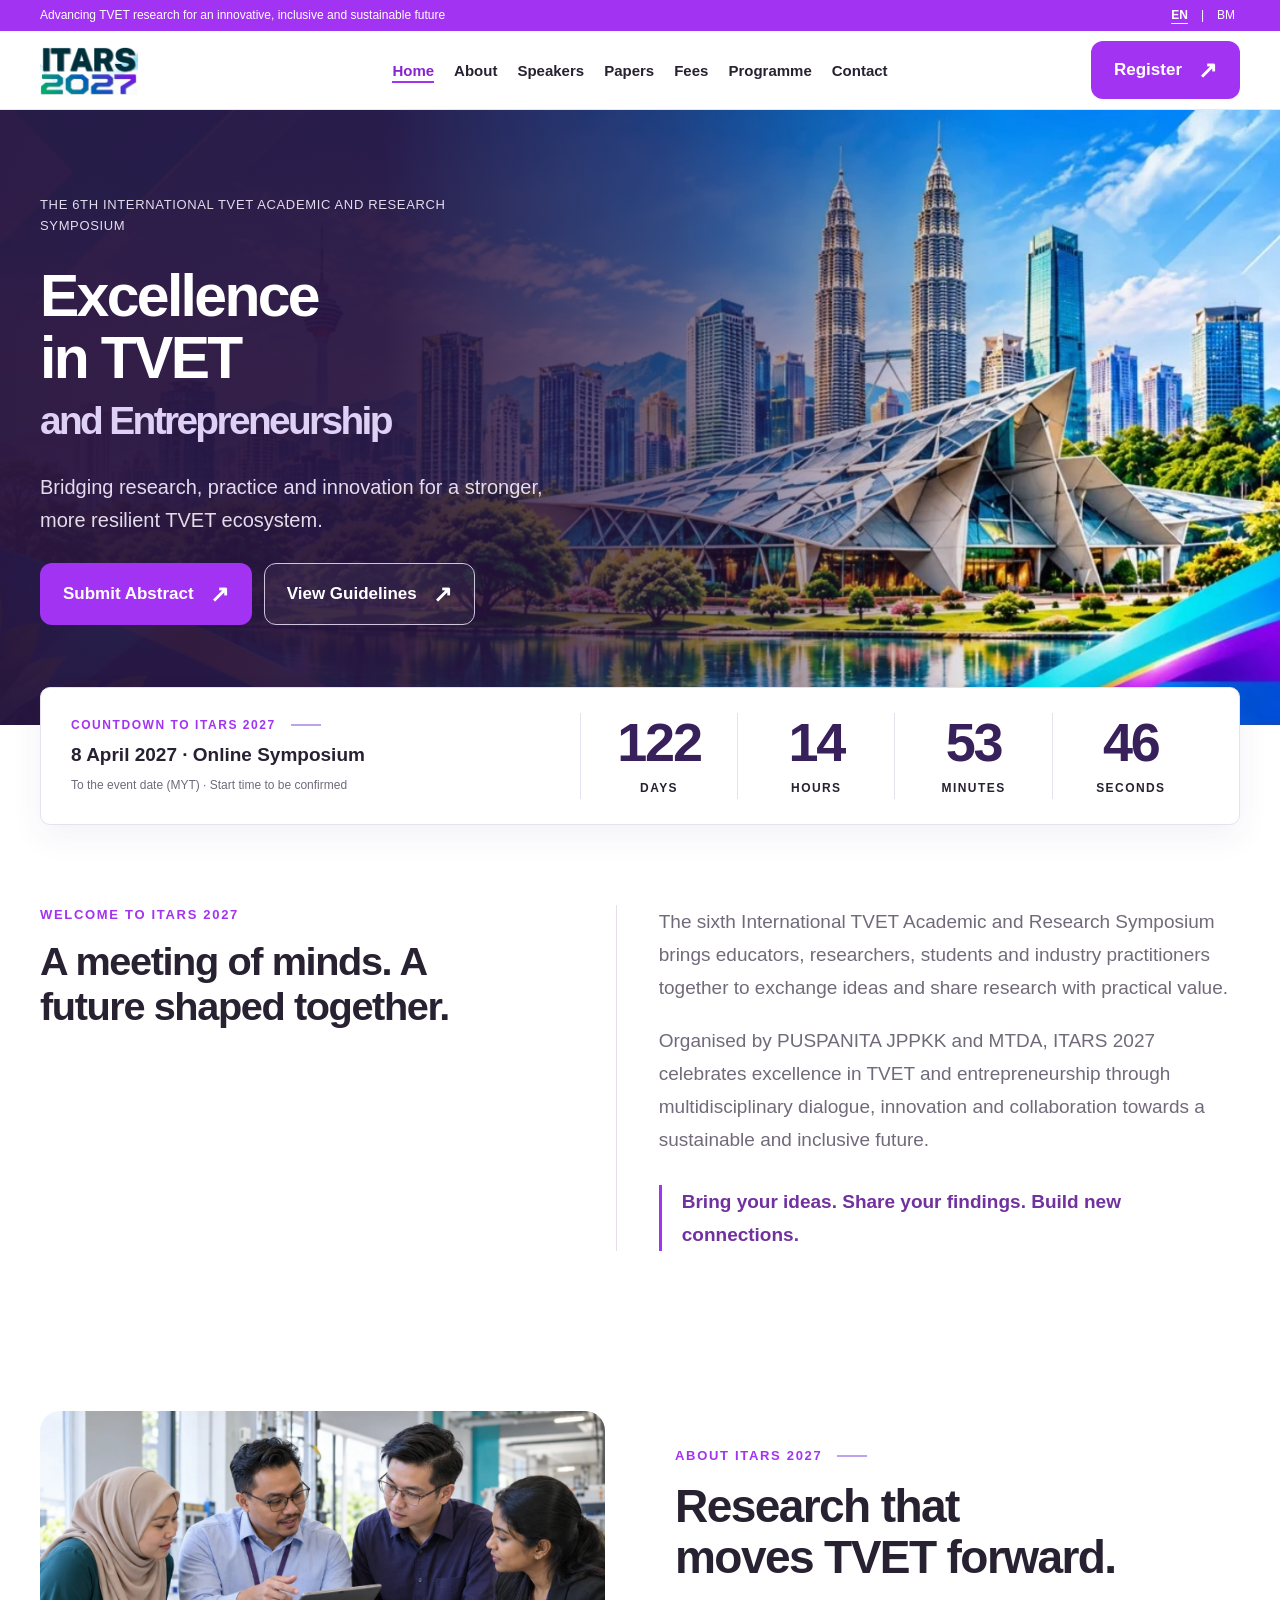
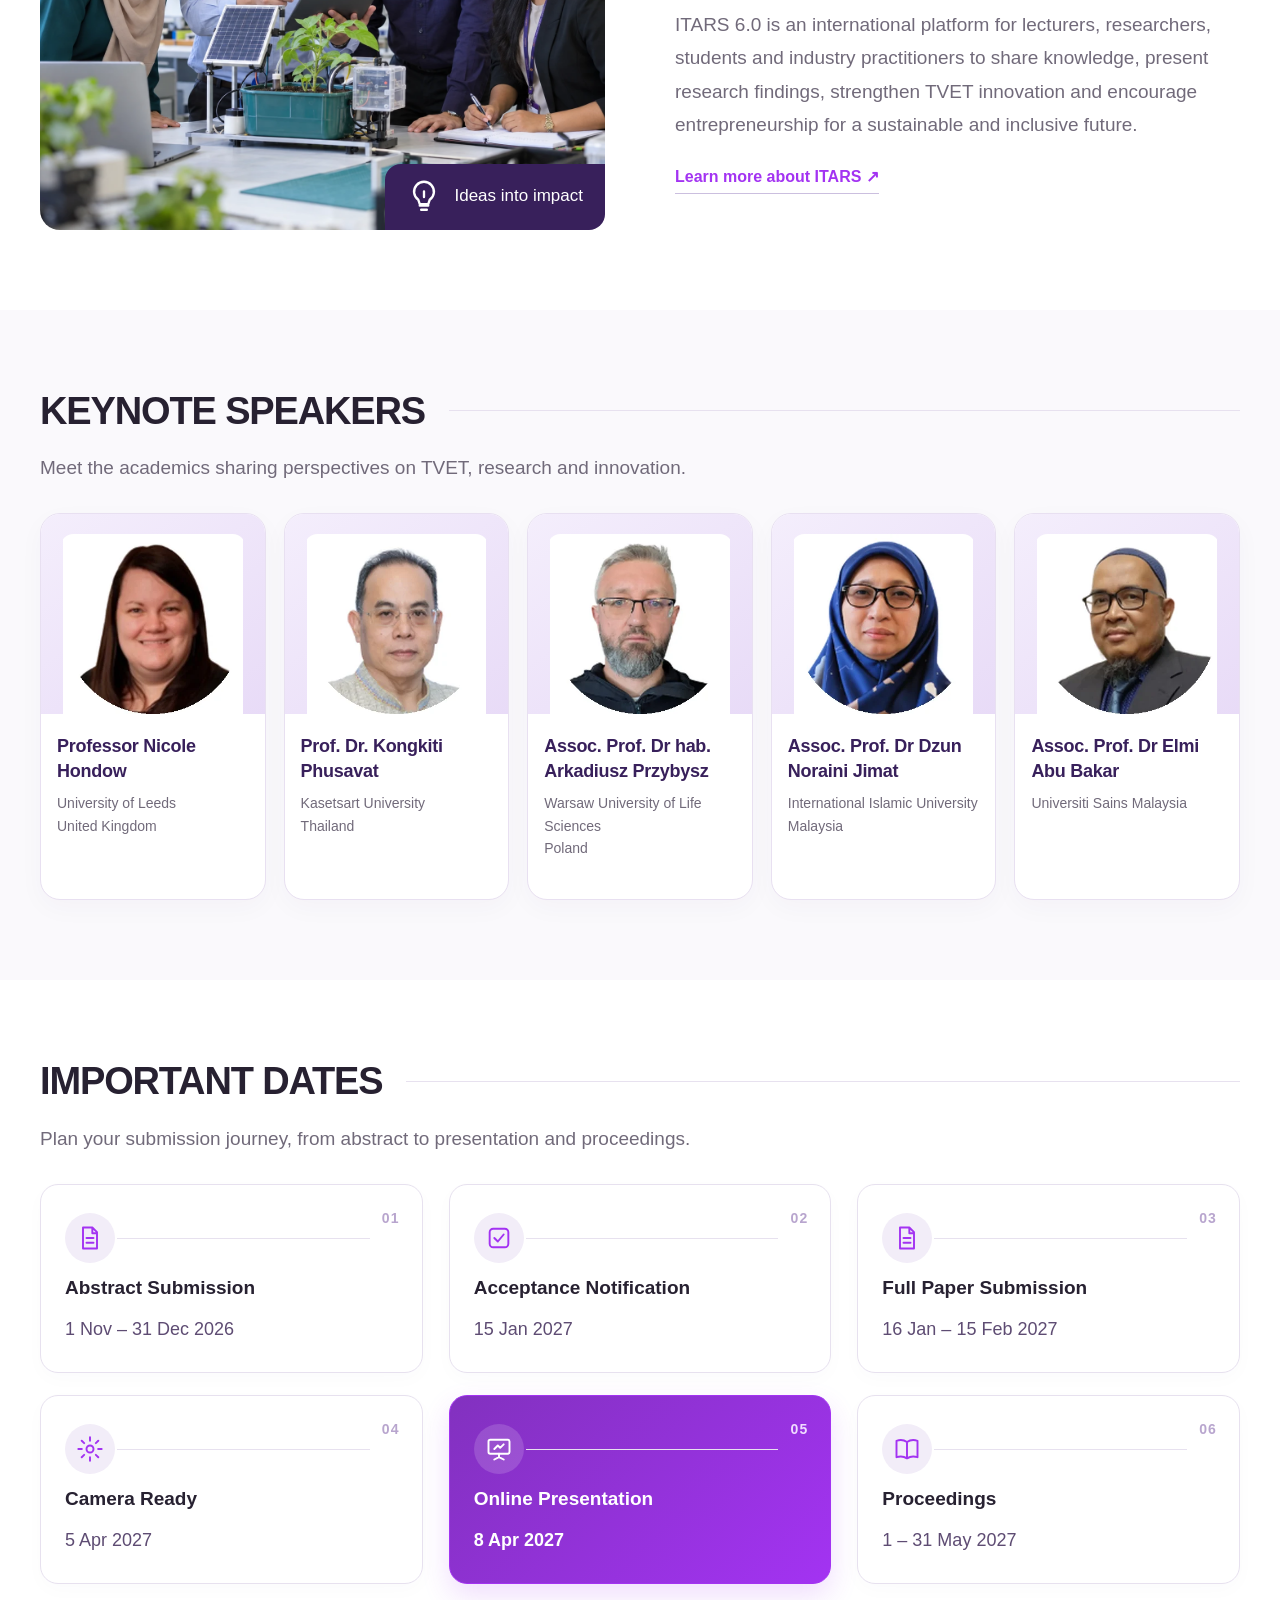
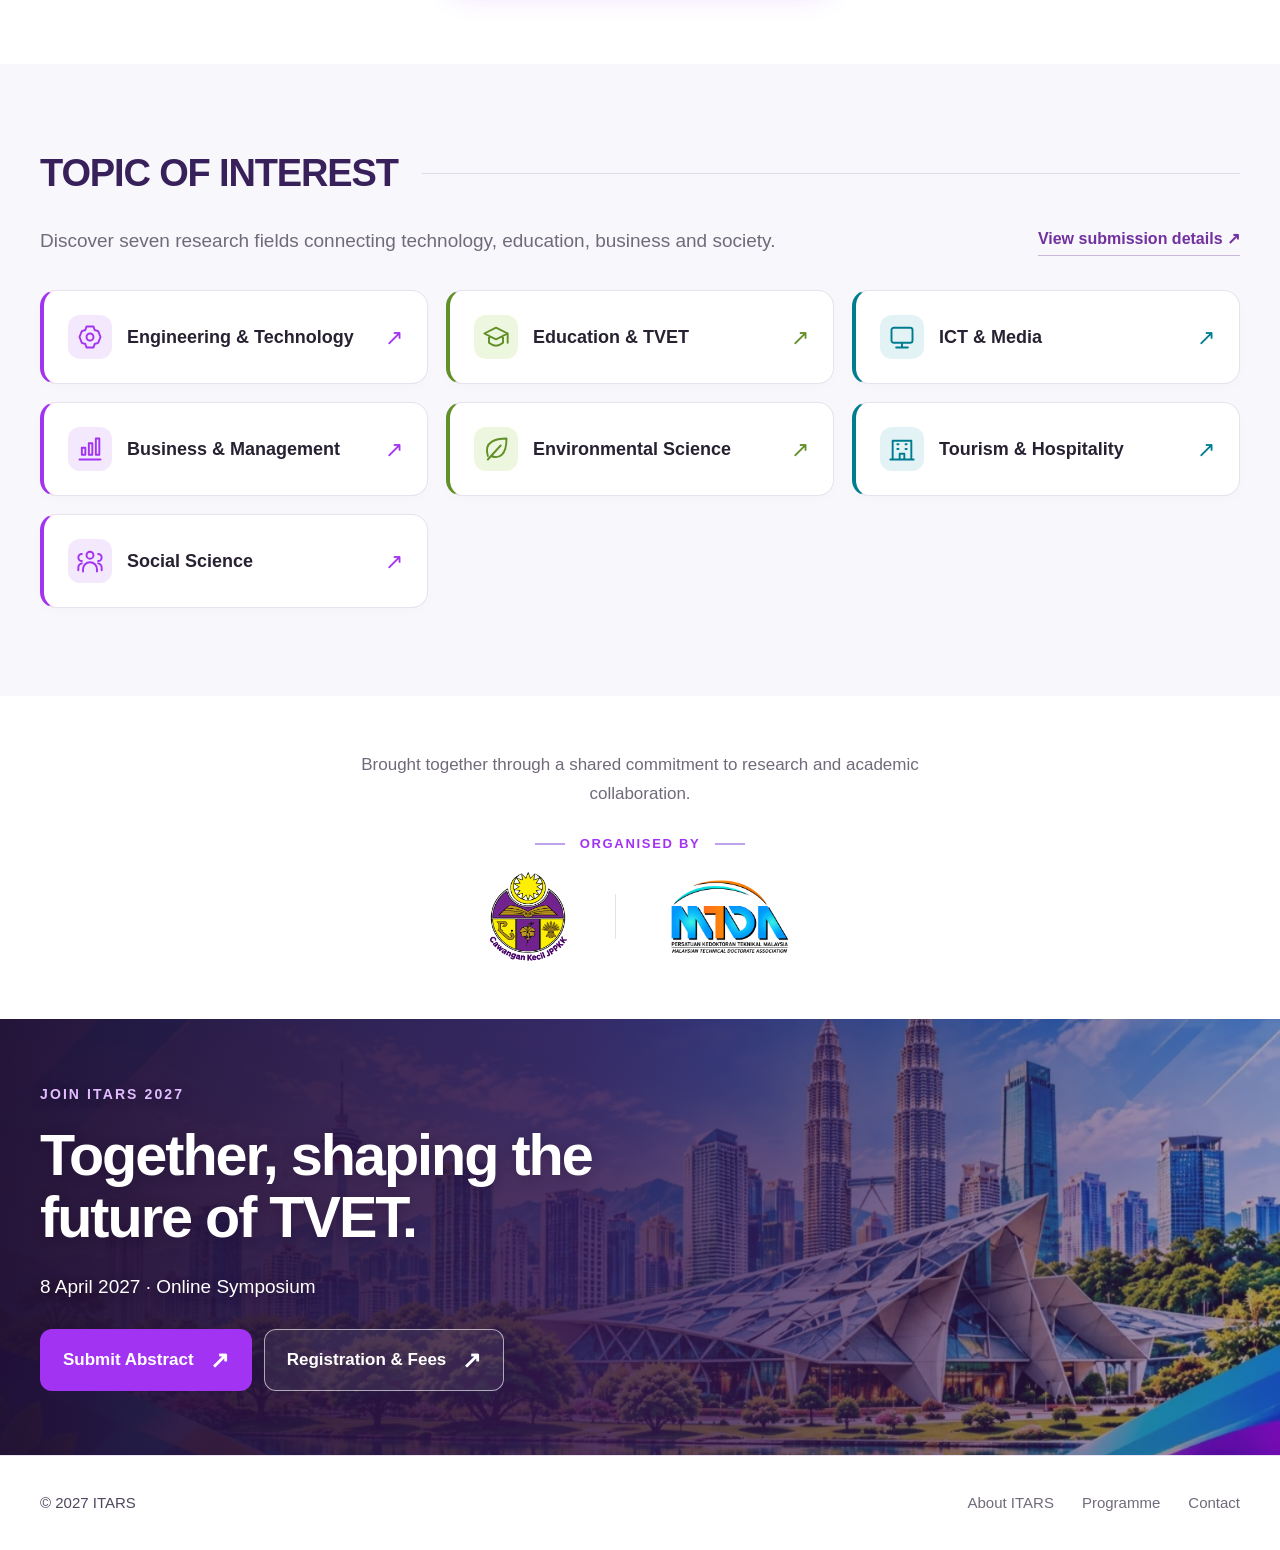
==== index.html @ 959c389f "Add files via upload" ====
<!doctype html>
<html lang="en">
<head>
<meta charset="utf-8">
<meta name="viewport" content="width=device-width,initial-scale=1">
<title>ITARS Premium Homepage | Excellence in TVET and Entrepreneurship</title>
<meta name="description" content="The 6th International TVET Academic and Research Symposium. Join ITARS 2027 online on 8 April 2027. Abstract submission: 1 November – 31 December 2026.">
<meta name="theme-color" content="#a333f2">
<link rel="icon" href="assets/icons/online-badge.svg" type="image/svg+xml">
<link rel="stylesheet" href="assets/css/style.css">
<script src="assets/js/translations.js" defer></script>
<script src="assets/js/site.js" defer></script>
</head>
<body>
<svg xmlns="http://www.w3.org/2000/svg" aria-hidden="true" style="position:absolute;width:0;height:0;overflow:hidden"><symbol id="calendar" viewBox="0 0 24 24"><g fill="none" stroke="currentColor" stroke-width="1.65" stroke-linecap="round" stroke-linejoin="round"><rect x="4" y="5" width="16" height="16" rx="2"/><path d="M8 3v4m8-4v4M4 10h16"/></g></symbol><symbol id="online" viewBox="0 0 24 24"><g fill="none" stroke="currentColor" stroke-width="1.65" stroke-linecap="round" stroke-linejoin="round"><rect x="3" y="4" width="18" height="13" rx="2"/><path d="M12 17v4m-5 0h10"/></g></symbol><symbol id="paper" viewBox="0 0 24 24"><g fill="none" stroke="currentColor" stroke-width="1.65" stroke-linecap="round" stroke-linejoin="round"><path d="M6 3h8l4 4v14H6zM14 3v5h4M9 12h6m-6 4h6"/></g></symbol><symbol id="idea" viewBox="0 0 24 24"><g fill="none" stroke="currentColor" stroke-width="1.65" stroke-linecap="round" stroke-linejoin="round"><path d="M9 18h6m-5 3h4M8 14a7 7 0 1 1 8 0l-1 3H9zM12 12V8"/></g></symbol><symbol id="engineering" viewBox="0 0 24 24"><g fill="none" stroke="currentColor" stroke-width="1.65" stroke-linecap="round" stroke-linejoin="round"><path d="m9 3 6 0 1 3 3 1 2 5-2 5-3 1-1 3H9l-1-3-3-1-2-5 2-5 3-1z"/><circle cx="12" cy="12" r="3"/></g></symbol><symbol id="education" viewBox="0 0 24 24"><g fill="none" stroke="currentColor" stroke-width="1.65" stroke-linecap="round" stroke-linejoin="round"><path d="m2 9 10-5 10 5-10 5zM6 11v6q6 5 12 0v-6m4-2v8"/></g></symbol><symbol id="business" viewBox="0 0 24 24"><g fill="none" stroke="currentColor" stroke-width="1.65" stroke-linecap="round" stroke-linejoin="round"><path d="M3 21h18M5 17h3v-6H5zm6 0h3V7h-3zm6 0h3V3h-3z"/></g></symbol><symbol id="environment" viewBox="0 0 24 24"><g fill="none" stroke="currentColor" stroke-width="1.65" stroke-linecap="round" stroke-linejoin="round"><path d="M5 18C1 5 13 3 21 3c0 14-6 18-13 15M5 21 16 9"/></g></symbol><symbol id="tourism" viewBox="0 0 24 24"><g fill="none" stroke="currentColor" stroke-width="1.65" stroke-linecap="round" stroke-linejoin="round"><path d="M4 21V5h16v16M2 21h20M8 8h1m6 0h1m-8 4h1m6 0h1m-6 9v-5h4v5"/></g></symbol><symbol id="social" viewBox="0 0 24 24"><g fill="none" stroke="currentColor" stroke-width="1.65" stroke-linecap="round" stroke-linejoin="round"><circle cx="12" cy="7" r="3"/><path d="M6 21v-2a6 6 0 0 1 12 0v2M5 6a3 3 0 0 0 0 6m14-6a3 3 0 0 1 0 6M2 20v-2a4 4 0 0 1 3-4m17 6v-2a4 4 0 0 0-3-4"/></g></symbol><symbol id="notice" viewBox="0 0 24 24"><g fill="none" stroke="currentColor" stroke-width="1.65" stroke-linecap="round" stroke-linejoin="round"><path d="m3 10 14-5v14L3 14zM7 15l2 6h4l-2-5m9-7 2-2m-2 10 2 2M3 10v4"/></g></symbol><symbol id="menu" viewBox="0 0 24 24"><g fill="none" stroke="currentColor" stroke-width="1.65" stroke-linecap="round" stroke-linejoin="round"><path d="M4 6h16M4 12h16M4 18h16"/></g></symbol><symbol id="mic" viewBox="0 0 24 24"><g fill="none" stroke="currentColor" stroke-width="1.65" stroke-linecap="round" stroke-linejoin="round"><rect x="9" y="3" width="6" height="11" rx="3"/><path d="M5 11a7 7 0 0 0 14 0M12 18v3m-4 0h8"/></g></symbol><symbol id="check" viewBox="0 0 24 24"><g fill="none" stroke="currentColor" stroke-width="1.65" stroke-linecap="round" stroke-linejoin="round"><rect x="4" y="4" width="16" height="16" rx="3"/><path d="m8 12 3 3 5-6"/></g></symbol><symbol id="gear" viewBox="0 0 24 24"><g fill="none" stroke="currentColor" stroke-width="1.65" stroke-linecap="round" stroke-linejoin="round"><circle cx="12" cy="12" r="3"/><path d="M12 2v3m0 14v3M2 12h3m14 0h3M4.9 4.9 7 7m10 10 2.1 2.1M4.9 19.1 7 17M17 7l2.1-2.1"/></g></symbol><symbol id="present" viewBox="0 0 24 24"><g fill="none" stroke="currentColor" stroke-width="1.65" stroke-linecap="round" stroke-linejoin="round"><rect x="3" y="4" width="18" height="12" rx="1.5"/><path d="M12 16v3m-4 2 4-2 4 2M8 12l3-3 2 2 3-3"/></g></symbol><symbol id="book" viewBox="0 0 24 24"><g fill="none" stroke="currentColor" stroke-width="1.65" stroke-linecap="round" stroke-linejoin="round"><path d="M3 5c3-1 6-1 9 1 3-2 6-2 9-1v14c-3-1-6-1-9 1-3-2-6-2-9-1zM12 6v14"/></g></symbol><symbol id="fee" viewBox="0 0 24 24"><g fill="none" stroke="currentColor" stroke-width="1.65" stroke-linecap="round" stroke-linejoin="round"><rect x="3" y="6" width="18" height="12" rx="2"/><circle cx="12" cy="12" r="2.5"/><path d="M6 9v.01M18 15v.01"/></g></symbol><symbol id="phone" viewBox="0 0 24 24"><g fill="none" stroke="currentColor" stroke-width="1.65" stroke-linecap="round" stroke-linejoin="round"><path d="M5 3h4l2 5-2.5 1.5a11 11 0 0 0 6 6L16 13l5 2v4a2 2 0 0 1-2 2A17 17 0 0 1 3 5a2 2 0 0 1 2-2"/></g></symbol><symbol id="globe" viewBox="0 0 24 24"><g fill="none" stroke="currentColor" stroke-width="1.65" stroke-linecap="round" stroke-linejoin="round"><circle cx="12" cy="12" r="9"/><path d="M3 12h18M12 3a14 14 0 0 1 0 18M12 3a14 14 0 0 0 0 18"/></g></symbol><symbol id="target" viewBox="0 0 24 24"><g fill="none" stroke="currentColor" stroke-width="1.65" stroke-linecap="round" stroke-linejoin="round"><circle cx="12" cy="12" r="9"/><circle cx="12" cy="12" r="5"/><circle cx="12" cy="12" r="1"/></g></symbol><symbol id="user" viewBox="0 0 24 24"><g fill="none" stroke="currentColor" stroke-width="1.65" stroke-linecap="round" stroke-linejoin="round"><circle cx="12" cy="8" r="4"/><path d="M4 21a8 8 0 0 1 16 0"/></g></symbol><symbol id="org" viewBox="0 0 24 24"><g fill="none" stroke="currentColor" stroke-width="1.65" stroke-linecap="round" stroke-linejoin="round"><path d="M3 21h18M4 21V10l8-6 8 6v11M9 21v-6h6v6M8 12h.01M16 12h.01"/></g></symbol></svg>
<a class="skip" href="#main"><span data-i18n="skip">Skip to content</span></a>

<!-- ============ SHARED HEADER ============ -->
<header class="site-header">
  <div class="utility"><div class="container utility-inner">
    <span><span data-i18n="utility">Advancing TVET research for an innovative, inclusive and sustainable future</span></span>
    <div class="language-switch" role="group" aria-label="Language"><button type="button" data-lang="en" aria-pressed="true">EN</button><span aria-hidden="true">|</span><button type="button" data-lang="bm" aria-pressed="false">BM</button></div>
  </div></div>
  <div class="nav-shell"><div class="container nav-inner">
    <a href="index.html" class="brand" aria-label="ITARS 2027 Home"><img src="assets/images/itars-logo.webp" alt="ITARS 2027" width="412" height="206"></a>
    <nav class="main-nav" id="main-nav" aria-label="Main navigation"><a href="index.html" data-i18n="navhome">Home</a>
      <a data-i18n="navabout" href="about.html" data-page-link>About</a>
      <a data-i18n="navspeakers" href="speakers.html" data-page-link>Speakers</a>
      <a data-i18n="navpapers" href="categories.html" data-page-link>Papers</a>
      <a data-i18n="navfees" href="registration.html" data-page-link>Fees</a>
      <a data-i18n="navprogramme" href="programme.html" data-page-link>Programme</a>
      <a data-i18n="navcontact" href="contact.html" data-page-link>Contact</a>
    </nav>
    <div class="nav-actions">
      <a data-i18n="register" href="registration.html" class="button teal nav-register" data-page-link>Register</a>
      <button class="menu-toggle" type="button" aria-controls="main-nav" aria-expanded="false" aria-label="Open menu"><svg class="icon" aria-hidden="true"><use href="#menu"></use></svg></button>
    </div>
  </div></div>
</header>

<main id="main">

<!-- ============ HERO (bright, poster-style) ============ -->
<section class="hero" aria-labelledby="hero-title">
  <div class="hero-shapes" aria-hidden="true"></div>
  <div class="container hero-grid">
    <div class="hero-copy">
      <p class="full-title"><span data-i18n="fullname">The 6th International TVET Academic and Research Symposium</span></p>
      <div class="theme-panel"><h1 id="hero-title"><span data-i18n="title">Excellence<br>in TVET</span><em><span data-i18n="theme">and Entrepreneurship</span></em></h1></div>
      <p class="hero-description"><span data-i18n="herop">Bridging research, practice and innovation for a stronger, more resilient TVET ecosystem.</span></p>
      <div class="button-row">
        <a data-i18n="submit" href="call-for-papers.html" class="button gold" data-page-link>Submit Abstract</a>
        <a data-i18n="guide" href="call-for-papers.html" class="button outline" data-page-link>View Guidelines</a>
      </div>
    </div>
    <div class="hero-visual" aria-hidden="true"><img src="assets/images/hero.webp" alt="" width="1536" height="692" fetchpriority="high"></div>
  </div>
  <div class="hero-ribbon" aria-hidden="true"></div>
</section>

<!-- Countdown -->
<section class="countdown-wrap container" aria-labelledby="countdown-heading">
  <div class="countdown-card">
    <div class="countdown-intro">
      <p class="eyebrow" id="countdown-heading"><span data-i18n="countheading">COUNTDOWN TO ITARS 2027</span><i></i></p>
      <strong><span data-i18n="countdate">8 April 2027 · Online Symposium</span></strong>
      <small><span data-i18n="countnote">To the event date (MYT) · Start time to be confirmed</span></small>
      <span id="countdown-status" role="status"></span>
    </div>
    <div class="countdown-units" aria-label="Time until event date">
      <div class="count-unit"><strong id="count-days">—</strong><small data-i18n="unitdays">DAYS</small></div>
      <div class="count-unit"><strong id="count-hours">—</strong><small data-i18n="unithours">HOURS</small></div>
      <div class="count-unit"><strong id="count-minutes">—</strong><small data-i18n="unitminutes">MINUTES</small></div>
      <div class="count-unit"><strong id="count-seconds">—</strong><small data-i18n="unitseconds">SECONDS</small></div>
    </div>
  </div>
</section>

<section class="section welcome"><div class="container welcome-inner"><div class="welcome-heading"><p class="eyebrow" data-i18n="welcomelabel"></p><h2 data-i18n="welcometitle"></h2></div><div class="welcome-copy"><p data-i18n="welcomecopy"></p><p data-i18n="welcomecopy2"></p><p class="welcome-closing" data-i18n="welcomeclosing"></p></div></div></section>
<section class="section about">
  <div class="container about-grid">
    <div class="reveal">
      <p class="eyebrow"><span data-i18n="aboutlabel">ABOUT ITARS 2027</span><i></i></p>
      <h2 data-i18n="abouttitle">Research that<br>moves TVET forward.</h2>
      <p><span data-i18n="aboutp">ITARS 6.0 is an international platform for lecturers, researchers, students and industry practitioners to share knowledge, present research findings, strengthen TVET innovation and encourage entrepreneurship for a sustainable and inclusive future.</span></p>
      <a data-i18n="aboutlink" href="about.html" class="text-link" data-page-link>Learn more about ITARS</a>
    </div>
    <div class="about-photo reveal"><img src="assets/images/research-impact.webp" alt="Illustrative TVET researchers reviewing a solar-powered smart irrigation prototype" width="1200" height="800" loading="lazy"><div class="photo-label"><svg class="icon" aria-hidden="true"><use href="#idea"></use></svg><span data-i18n="impact">Ideas into impact</span><i></i></div></div>
  </div>
</section>

<!-- ============ KEYNOTE SPEAKERS ============ -->
<section class="section speakers" aria-labelledby="speakers-title">
  <div class="container">
    <div class="banner-head reveal"><h2 class="banner" id="speakers-title"><svg class="icon" aria-hidden="true"><use href="#mic"></use></svg><span data-i18n="speakerslabel">KEYNOTE SPEAKERS</span></h2><span class="banner-line" aria-hidden="true"></span></div>
    <p class="section-intro" data-i18n="speakersintro"></p><p class="speaker-hint" data-i18n="speakerhint">Swipe to meet our keynote speakers →</p><ul class="speaker-grid" tabindex="0" aria-label="Keynote speakers">
      <li class="speaker reveal" style="--c:#8000ED"><div class="speaker-photo"><img src="assets/images/speaker-1.webp" alt="" width="328" height="328" loading="lazy"><b>1</b></div><p class="speaker-label"><span data-i18n="keynote">KEYNOTE SPEAKER</span> 1</p><div class="speaker-body"><h3>Professor Nicole Hondow</h3><p>University of Leeds<br>United Kingdom</p></div></li>
      <li class="speaker reveal" style="--c:#009DA8"><div class="speaker-photo"><img src="assets/images/speaker-2.webp" alt="" width="328" height="328" loading="lazy"><b>2</b></div><p class="speaker-label"><span data-i18n="keynote">KEYNOTE SPEAKER</span> 2</p><div class="speaker-body"><h3>Prof. Dr. Kongkiti Phusavat</h3><p>Kasetsart University<br>Thailand</p></div></li>
      <li class="speaker reveal" style="--c:#0755EE"><div class="speaker-photo"><img src="assets/images/speaker-3.webp" alt="" width="328" height="328" loading="lazy"><b>3</b></div><p class="speaker-label"><span data-i18n="keynote">KEYNOTE SPEAKER</span> 3</p><div class="speaker-body"><h3>Assoc. Prof. Dr hab. Arkadiusz Przybysz</h3><p>Warsaw University of Life Sciences<br>Poland</p></div></li>
      <li class="speaker reveal" style="--c:#C000C8"><div class="speaker-photo"><img src="assets/images/speaker-4.webp" alt="" width="328" height="328" loading="lazy"><b>4</b></div><p class="speaker-label"><span data-i18n="keynote">KEYNOTE SPEAKER</span> 4</p><div class="speaker-body"><h3>Assoc. Prof. Dr Dzun Noraini Jimat</h3><p>International Islamic University Malaysia</p></div></li>
      <li class="speaker reveal" style="--c:#7A12E0"><div class="speaker-photo"><img src="assets/images/speaker-5.webp" alt="" width="328" height="328" loading="lazy"><b>5</b></div><p class="speaker-label"><span data-i18n="keynote">KEYNOTE SPEAKER</span> 5</p><div class="speaker-body"><h3>Assoc. Prof. Dr Elmi Abu Bakar</h3><p>Universiti Sains Malaysia</p></div></li>
    </ul>
  </div>
</section>

<!-- ============ IMPORTANT DATES (all six, as on the poster) ============ -->
<section class="section milestones" aria-labelledby="dates-title">
  <div class="container">
    <div class="banner-head reveal"><h2 class="banner" id="dates-title"><svg class="icon" aria-hidden="true"><use href="#calendar"></use></svg><span data-i18n="dateslabel">IMPORTANT DATES</span></h2><span class="banner-line" aria-hidden="true"></span></div>
    <p class="section-intro" data-i18n="datesintro"></p><ol class="date-grid">
      <li class="date-card reveal" style="--c:#0FA37F;--n:#8000ED"><span class="date-icon"><svg class="icon" aria-hidden="true"><use href="#paper"></use></svg></span><h3 data-i18n="d0t">Abstract Submission</h3><p data-i18n="d0d">1 Nov – 31 Dec 2026</p></li>
      <li class="date-card reveal" style="--c:#0755EE;--n:#11A35A"><span class="date-icon"><svg class="icon" aria-hidden="true"><use href="#check"></use></svg></span><h3 data-i18n="d1t">Acceptance Notification</h3><p data-i18n="d1d">15 Jan 2027</p></li>
      <li class="date-card reveal" style="--c:#7A12E0;--n:#D000D5"><span class="date-icon"><svg class="icon" aria-hidden="true"><use href="#paper"></use></svg></span><h3 data-i18n="d2t">Full Paper Submission</h3><p data-i18n="d2d">16 Jan – 15 Feb 2027</p></li>
      <li class="date-card reveal" style="--c:#11A35A;--n:#8000ED"><span class="date-icon"><svg class="icon" aria-hidden="true"><use href="#gear"></use></svg></span><h3 data-i18n="d3t">Camera Ready</h3><p data-i18n="d3d">5 Apr 2027</p></li>
      <li class="date-card is-key reveal" style="--c:#7A12E0;--n:#11A35A"><span class="date-icon"><svg class="icon" aria-hidden="true"><use href="#present"></use></svg></span><h3><mark data-i18n="d4t">Online Presentation</mark></h3><p data-i18n="d4d">8 Apr 2027</p></li>
      <li class="date-card reveal" style="--c:#009DA8"><span class="date-icon"><svg class="icon" aria-hidden="true"><use href="#book"></use></svg></span><h3 data-i18n="d5t">Proceedings</h3><p data-i18n="d5d">1 – 31 May 2027</p></li>
    </ol>
  </div>
</section>

<!-- ============ TOPIC OF INTEREST ============ -->
<section class="section fields" aria-labelledby="fields-title">
  <div class="container">
    <div class="banner-head reveal"><h2 class="banner" id="fields-title"><svg class="icon" aria-hidden="true"><use href="#target"></use></svg><span data-i18n="fieldslabel">TOPIC OF INTEREST</span></h2><span class="banner-line" aria-hidden="true"></span></div>
    <div class="section-lead reveal"><p data-i18n="fieldsintro">Explore our research fields</p><a data-i18n="alltopics" href="call-for-papers.html" class="text-link" data-page-link>View submission details</a></div>
    <div class="field-grid">
      <a class="field-card reveal accent-0" href="call-for-papers.html" data-page-link><svg class="icon" aria-hidden="true"><use href="#engineering"></use></svg><h3 data-i18n="field0">Engineering &amp; Technology</h3><span aria-hidden="true">↗</span></a>
      <a class="field-card reveal accent-1" href="call-for-papers.html" data-page-link><svg class="icon" aria-hidden="true"><use href="#education"></use></svg><h3 data-i18n="field1">Education &amp; TVET</h3><span aria-hidden="true">↗</span></a>
      <a class="field-card reveal accent-0" href="call-for-papers.html" data-page-link><svg class="icon" aria-hidden="true"><use href="#online"></use></svg><h3 data-i18n="field2">ICT &amp; Media</h3><span aria-hidden="true">↗</span></a>
      <a class="field-card reveal accent-1" href="call-for-papers.html" data-page-link><svg class="icon" aria-hidden="true"><use href="#business"></use></svg><h3 data-i18n="field3">Business &amp; Management</h3><span aria-hidden="true">↗</span></a>
      <a class="field-card reveal accent-0" href="call-for-papers.html" data-page-link><svg class="icon" aria-hidden="true"><use href="#environment"></use></svg><h3 data-i18n="field4">Environmental Science</h3><span aria-hidden="true">↗</span></a>
      <a class="field-card reveal accent-1" href="call-for-papers.html" data-page-link><svg class="icon" aria-hidden="true"><use href="#tourism"></use></svg><h3 data-i18n="field5">Tourism &amp; Hospitality</h3><span aria-hidden="true">↗</span></a>
      <a class="field-card reveal accent-0" href="call-for-papers.html" data-page-link><svg class="icon" aria-hidden="true"><use href="#social"></use></svg><h3 data-i18n="field6">Social Science</h3><span aria-hidden="true">↗</span></a>
    </div>
  </div>
</section>

<!-- ============ REGISTRATION FEE + PUBLICATION ============ -->


<!-- ============ CONTACT + ORGANISERS ============ -->
<section class="section organisers-section"><div class="container"><div class="organisers reveal"><p class="organiser-intro" data-i18n="organiserintro"></p>
      <p class="eyebrow centered"><i></i><span data-i18n="organised">ORGANISED BY</span><i></i></p>
      <div class="organiser-names"><img src="assets/images/puspanita-logo.webp" alt="PUSPANITA Cawangan Kecil JPPKK" width="146" height="168"><span aria-hidden="true"></span><img src="assets/images/mtda-logo.webp" alt="Malaysian Technical Doctorate Association (MTDA)" width="245" height="155"></div>
      <p class="organiser-line">PUSPANITA JPPKK &amp; MTDA</p></div></div></section>

<!-- CTA -->
<section class="cta">
  <div class="container cta-inner">
    <div class="cta-copy"><p class="cta-kicker" data-i18n="ctakicker">JOIN ITARS 2027</p><h2 data-i18n="ctaheadline">Together, shaping the future of TVET.</h2><p><span data-i18n="ctadate">8 April 2027 · Online Symposium</span></p></div>
    <div class="button-row">
      <a data-i18n="ctasubmit" href="call-for-papers.html" class="button gold" data-page-link>Submit Abstract</a>
      <a data-i18n="ctareg" href="registration.html" class="button outline" data-page-link>Registration &amp; Fees</a>
    </div>
  </div>
</section>
<noscript><p style="padding:20px">Enable JavaScript for the live countdown, language switch and temporary page notices. Other pages are being prepared.</p></noscript>
</main>

<!-- ============ SHARED FOOTER ============ -->
<footer class="site-footer"><div class="container footer-inner"><small>© 2027 ITARS</small><nav aria-label="Footer navigation"><a data-i18n="footabout" href="about.html" data-page-link>About ITARS</a><a data-i18n="footprogramme" href="programme.html" data-page-link>Programme</a><a data-i18n="footcontact" href="contact.html" data-page-link>Contact</a></nav></div></footer>

<dialog id="page-dialog" aria-labelledby="dialog-title"><button class="dialog-close" type="button" aria-label="Close dialog">×</button><p class="eyebrow">ITARS 2027</p><h2 data-i18n="dialogtitle" id="dialog-title">This page is being prepared</h2><p><span data-i18n="dialogcopy">This first release contains the homepage. The selected section will have its own dedicated page. For event information, view the supplied poster or call the organisers.</span></p><div class="dialog-actions"><a class="button teal" href="assets/images/itars-poster.webp"><span data-i18n="viewposter">View event poster</span></a><a href="tel:+60127899131">Tuan Rozila · +60 12-789 9131</a><a href="tel:+60197607001">Dr. Khairunnisa · +60 19-760 7001</a></div></dialog>
</body>
</html>
---- assets/css/style.css ----
:root{--green:#38205b;--teal:#a333f2;--violet:#a333f2;--lime:#bca3eb;--ink:#272131;--muted:#716a7a;--line:#e7e1ef;--header-height:108px;--footer-height:0px}*{box-sizing:border-box}html{scroll-behavior:smooth;scroll-padding-top:120px}body{margin:0;padding-top:var(--header-height);background:#fff;color:var(--ink);font:19px/1.7 'Segoe UI',Arial,sans-serif}a{color:inherit;text-decoration:none}button{font:inherit;cursor:pointer}a,button{touch-action:manipulation}a:focus-visible,button:focus-visible{outline:3px solid var(--lime);outline-offset:5px}img{display:block;max-width:100%;height:auto}.container{width:min(1240px,calc(100% - 80px));margin:auto}.icon{width:34px;height:34px;flex-shrink:0}h1,h2,h3,p{margin-top:0}h1,h2,h3{line-height:1.12;letter-spacing:-.035em}h2{font-size:clamp(34px,3.6vw,48px);margin-bottom:24px}h3{font-size:19px}p{color:var(--muted)}.skip{position:fixed;left:20px;top:-100px;z-index:100;background:#fff;padding:10px}.skip:focus{top:10px}.site-header{position:fixed;inset:0 0 auto;z-index:50;background:#fff}.utility{background:#a333f2;border-bottom:1px solid #a333f2;color:#fff;font-size:12px}.utility-inner{min-height:30px;display:flex;align-items:center;justify-content:space-between;gap:20px}.language-switch{display:flex;align-items:center;gap:8px;flex-shrink:0}.language-switch button{font-size:12px;border:0;background:none;padding:5px;color:#fff;opacity:1}.language-switch button[aria-pressed=true]{opacity:1;font-weight:800;text-decoration:underline;text-underline-offset:4px}.nav-shell{border-bottom:1px solid #ebe5f2}.nav-inner{min-height:78px;display:flex;align-items:center;justify-content:space-between;gap:25px}.brand img{width:98px;height:49px;object-fit:contain}.main-nav{display:flex;gap:26px;font-size:16px;font-weight:650}.main-nav a:hover{color:var(--teal)}.nav-actions{display:flex;gap:12px;align-items:center}.button{display:inline-flex;align-items:center;justify-content:center;gap:16px;padding:14px 22px;border:1px solid transparent;border-radius:12px;font-size:17px;font-weight:700;line-height:1.4;min-height:48px;transition:transform .2s,background .2s}.button:after{content:'↗';font-size:23px}.button:hover{transform:translateY(-2px)}.teal,.nav-register,.gold{background:var(--teal);color:#fff}.nav-register{min-height:48px;padding:12px 22px}.outline{background:#fff;color:var(--green);border-color:#e1d9ec}.menu-toggle{display:none;background:#fff;border:1px solid var(--line);border-radius:5px;padding:7px;color:var(--green)}.hero{position:relative;isolation:isolate;overflow:hidden;background:#38205b;padding:72px 0 106px}.hero-grid{display:block}.hero-copy{width:53%;max-width:640px;min-width:0}.hero-visual{position:absolute;inset:0;z-index:-3;overflow:hidden}.hero-visual img{width:100%;height:100%;object-fit:cover;object-position:center 50%}.hero:before{content:'';position:absolute;inset:0;z-index:-2;background:linear-gradient(90deg,#281440f5,#281440f0 30%,#281440a6 52%,#28144010 78%,transparent)}.hero-shapes,.hero-ribbon{display:none}.hero-wordmark{font-size:14px;font-weight:750;letter-spacing:.16em;color:#e4dced;margin-bottom:18px}.hero-wordmark span{color:#d8c6f4;font-size:11px}.full-title{font-size:13px;line-height:1.65;color:#e4dced!important;font-weight:500;max-width:450px;margin-bottom:25px;text-transform:uppercase;letter-spacing:.05em}.theme-panel{padding:0;margin:0 0 26px}.hero h1{font:800 clamp(43px,4.6vw,65px)/1.05 'Segoe UI',Arial,sans-serif;letter-spacing:-.045em;color:white;margin:0;overflow-wrap:break-word}.hero h1 em{display:block;font-style:normal;font-size:.66em;color:#dfd1f5;line-height:1.14;margin-top:10px}.hero-date{color:white;font-size:20px;font-weight:650;margin-bottom:18px}.hero-description{color:#e4dced!important;font-size:20px;max-width:510px;line-height:1.65;margin-bottom:26px}.button-row{display:flex;gap:12px;flex-wrap:wrap}.hero .outline{background:#ffffff0c;border-color:#d0c5df;color:#fff}.countdown-wrap{position:relative;margin-top:-38px;z-index:3}.countdown-card{display:grid;grid-template-columns:1fr 1.3fr;gap:25px;align-items:center;padding:25px 30px;background:#fff;border:1px solid var(--line);border-radius:10px;box-shadow:0 12px 32px #44246d10}.eyebrow{display:flex;align-items:center;gap:15px;font-size:13px;font-weight:750;letter-spacing:.13em;color:var(--teal);line-height:1.5;margin-bottom:15px}.eyebrow i{width:30px;height:2px;background:var(--lime)}.countdown-intro .eyebrow{font-size:12px;margin-bottom:8px}.countdown-intro strong{display:block;font-size:19px;line-height:1.4}.countdown-intro small{display:block;font-size:12px;color:var(--muted);margin-top:7px}.countdown-intro #countdown-status{font-size:12px;color:var(--teal)}.countdown-units{display:grid;grid-template-columns:repeat(4,1fr)}.count-unit{text-align:center;border-left:1px solid var(--line);padding:0 14px}.count-unit strong{display:block;font-size:54px;line-height:1.1;color:var(--green);font-variant-numeric:tabular-nums;font-weight:650;letter-spacing:-.04em}.count-unit small{display:block;font-size:12px;font-weight:700;letter-spacing:.12em;margin-top:6px}.section{padding:80px 0}.about-grid{display:grid;grid-template-columns:1fr 1fr;gap:70px;align-items:center}.about-grid>.about-photo{grid-column:1;grid-row:1}.about-grid>div:not(.about-photo){grid-column:2;grid-row:1}.about p:not(.eyebrow){font-size:19px;line-height:1.75}.about-photo{position:relative}.about-photo img{width:100%;aspect-ratio:1.35;object-fit:cover;border-radius:20px}.photo-label{position:absolute;bottom:0;right:0;background:var(--green);color:white;padding:16px 22px;display:flex;align-items:center;gap:13px;border-radius:16px 0 16px 0;font-size:17px}.photo-label i{display:none}.text-link,.light-link{display:inline-block;color:var(--teal);font-size:16px;font-weight:700;border-bottom:1px solid #cbbfdf;padding-bottom:3px}.text-link:after,.light-link:after{content:' ↗'}.banner-head{display:flex;align-items:center;gap:24px;margin-bottom:32px}.banner{display:flex;gap:12px;align-items:center;background:none;color:var(--ink);font-size:38px;font-weight:750;text-transform:none;letter-spacing:-.03em;padding:0;margin:0;clip-path:none}.banner>.icon{display:none}.banner-line{height:1px;flex:1;background:var(--line)}.speakers{background:#faf9fc}.speaker-grid{list-style:none;padding:0;margin:0;display:grid;grid-template-columns:repeat(5,minmax(0,1fr));gap:22px}.speaker-photo{margin:0 0 20px;width:100%;aspect-ratio:1.1;overflow:hidden;border-radius:16px;background:#fff}.speaker-photo img{width:100%;height:100%;object-fit:cover}.speaker-photo b,.speaker-label{display:none}.speaker-body{text-align:left;background:none!important;padding:0}.speaker-body h3{font-size:19px;line-height:1.4;margin-bottom:8px;letter-spacing:-.015em}.speaker-body p{font-size:15px;line-height:1.6;margin:0}.date-grid{display:grid;grid-template-columns:repeat(3,minmax(0,1fr));list-style:none;margin:0;padding:0;gap:0 35px}.date-card{position:relative;border-top:1px solid var(--line);padding:24px 0;background:none;border-radius:0;display:grid;grid-template-columns:54px 1fr;gap:0 15px}.date-icon{grid-row:span 2;width:50px;height:50px;border-radius:50%;background:#f2edf8;color:var(--teal);display:grid;place-items:center}.date-icon .icon{width:28px;height:28px}.date-card h3{font-size:19px;line-height:1.4;margin-bottom:8px;letter-spacing:0}.date-card p{font-size:17px;margin:0}.date-card mark{color:var(--green);background:none}.date-card.is-key{border-top:2px solid var(--lime)}.date-card.is-key p{font-weight:750;color:var(--green)}.fields{background:#a333f2;padding:88px 0}.fields .banner-head{margin-bottom:30px}.fields .section-lead{margin-bottom:34px;flex-wrap:wrap}.fields .field-grid{gap:18px}.fields .banner,.fields .section-lead p,.fields .text-link{color:#fff}.fields .banner-line{background:#ffffff66}.fields .text-link{border-color:#ffffff99}.section-lead{display:flex;justify-content:space-between;gap:30px;align-items:center;margin-bottom:25px}.section-lead p{margin:0;font-size:19px}.field-grid{display:grid;grid-template-columns:repeat(3,minmax(0,1fr));gap:13px}.field-card{display:flex;gap:15px;align-items:center;padding:24px;background:#fff;border:1px solid #e7e0ee;border-radius:16px;transition:transform .2s}.field-card:hover{transform:translateY(-3px)}.field-card .icon{width:36px;height:36px;color:var(--violet)}.field-card h3{font-size:18px;line-height:1.4;margin:0;letter-spacing:0;flex:1}.field-card>span:last-child{color:var(--violet);font-size:22px}.organisers-section{padding:55px 0}.centered{justify-content:center}.organiser-names{display:flex;justify-content:center;align-items:center;gap:45px}.organiser-names img{height:95px;width:auto;object-fit:contain}.organiser-names img:last-child{height:80px}.organiser-names>span{height:45px;width:1px;background:var(--line)}.organiser-line{display:none}.cta{background:var(--green);color:white}.cta-inner{display:flex;align-items:center;justify-content:space-between;gap:35px;padding:40px 0}.cta h2{font-size:clamp(36px,4vw,48px);color:#fff;margin-bottom:10px}.cta h2 em{font-style:normal;color:#dfd1f5}.cta p{font-size:16px;color:#e4dced;margin:0}.cta .gold{background:#a333f2;color:#fff}.cta .gold:hover{background:#8824d0}.cta .outline{background:transparent;border-color:#ab96c9;color:white}.site-footer{position:static;background:#fff;border-top:1px solid #ebe5f2}.footer-inner{display:flex;justify-content:space-between;align-items:center;gap:20px;min-height:94px;padding:20px 0}.footer-inner small{font-size:15px;color:#51465f}.footer-inner nav{display:flex;gap:28px;color:var(--muted);font-size:15px}dialog{border:1px solid var(--line);border-radius:12px;width:min(540px,calc(100% - 30px));padding:35px;color:var(--ink)}dialog::backdrop{background:#38205b99;backdrop-filter:blur(4px)}dialog h2{font-size:28px}dialog p{font-size:16px}.dialog-close{position:absolute;right:12px;top:6px;border:0;background:none;font-size:30px;color:var(--green)}.dialog-actions{display:flex;flex-direction:column;align-items:start;gap:12px;font-size:14px}.js-motion .reveal{opacity:0;transform:translateY(15px);transition:opacity .6s,transform .6s}.js-motion .reveal.visible{opacity:1;transform:none}
@media(max-width:1100px){.container{width:calc(100% - 48px)}.main-nav{gap:16px;font-size:15px}.hero-copy{width:58%}.about-grid{gap:35px}.speaker-grid{gap:16px}.cta-inner{gap:25px}.cta .button{font-size:16px;padding:14px 18px}}
@media(max-width:1050px){.main-nav{display:none;position:absolute;top:100%;left:0;right:0;background:#fff;border-bottom:1px solid var(--line);padding:20px 24px;grid-template-columns:1fr 1fr;gap:0;font-size:16px}.main-nav.is-open{display:grid}.main-nav a{padding:12px}.menu-toggle{display:block}.countdown-card{grid-template-columns:1fr;text-align:center;gap:20px}.countdown-intro .eyebrow{justify-content:center}.count-unit:first-child{border:0}.speaker-grid{grid-template-columns:repeat(3,1fr)}.date-grid{grid-template-columns:repeat(2,1fr)}.field-grid{grid-template-columns:repeat(2,1fr)}.cta-inner{flex-direction:column;align-items:start}.about-grid{gap:30px}.about h2{font-size:33px}}
@media(max-width:600px){.container{width:calc(100% - 36px)}.utility-inner>span{font-size:11px;max-width:calc(100% - 65px);line-height:1.3}.language-switch{gap:3px}.nav-inner{min-height:66px;gap:12px}.brand img{width:84px;height:42px}.nav-register{font-size:15px;padding:11px 14px;min-height:44px}.nav-actions{gap:8px}.menu-toggle .icon{width:28px;height:28px}.hero{padding:112px 0 64px}.hero-copy{width:100%;max-width:100%}.hero-visual img{object-position:66% top}.hero:before{background:linear-gradient(180deg,#28144000,#28144040 12%,#281440dc 28%,#281440f7 45%,#281440fa)}.hero-wordmark{font-size:13px;margin-bottom:14px}.full-title{font-size:12px;margin-bottom:20px}.hero h1{font-size:45px}html[lang=ms] .hero h1{font-size:36px}.hero h1 em{font-size:.65em}.hero-date{font-size:18px}.hero-description{font-size:18px;line-height:1.6}.hero .button-row{display:grid;grid-template-columns:1fr;gap:12px}.hero .button{padding:15px 18px;font-size:16px;gap:14px}.countdown-card{padding:20px 14px;gap:18px}.count-unit{padding:0 5px}.count-unit strong{font-size:38px}.count-unit small{font-size:11px}.countdown-intro strong{font-size:17px}.countdown-intro small{font-size:12px}.section{padding:45px 0}.about-grid{grid-template-columns:minmax(0,1fr);gap:30px}.about-grid>.about-photo{grid-column:1;grid-row:1}.about-grid>div:not(.about-photo){grid-column:1;grid-row:2}.about h2{font-size:33px}.about p:not(.eyebrow){font-size:19px}.banner{font-size:30px}.banner-head{gap:20px;margin-bottom:25px}.speaker-grid{grid-template-columns:repeat(2,minmax(0,1fr));gap:28px 18px}.speaker:last-child{grid-column:auto;width:auto}.speaker-body h3{font-size:18px}.speaker-body p{font-size:15px}.date-grid{grid-template-columns:1fr;gap:0}.date-card{padding:20px 0}.date-card h3{font-size:19px}.date-card p{font-size:17px}.section-lead{display:block}.section-lead p{margin-bottom:12px}.field-grid{grid-template-columns:1fr;gap:10px}.field-card{padding:20px}.organiser-names{gap:25px}.organiser-names img{height:80px}.organiser-names img:last-child{height:65px}.cta-inner{padding:32px 0;gap:25px}.cta h2{font-size:31px}.cta p{font-size:15px}.cta .button-row{display:grid;grid-template-columns:1fr;width:100%;gap:12px}.cta .button{font-size:16px;gap:14px;padding:15px 18px}.footer-inner{min-height:100px;gap:14px;flex-direction:column;justify-content:center;padding:20px 0}.footer-inner nav{gap:18px;font-size:14px;flex-wrap:wrap;justify-content:center}.footer-inner small{font-size:13px}.organisers-section{padding:40px 0}}
@media(prefers-reduced-motion:reduce){html{scroll-behavior:auto}*,*:before,*:after{animation:none!important;transition:none!important}.js-motion .reveal{opacity:1;transform:none}}

/* Palette violet with readable white button labels. */
.teal,.nav-register,.gold{background:#a333f2;color:#fff}.teal:hover,.nav-register:hover,.gold:hover{background:#8824d0}

/* Comfortable reading layout on phones and small tablets. */
@media(max-width:800px){
 .about-grid{grid-template-columns:minmax(0,1fr);gap:30px}
 .about-grid>.about-photo{grid-column:1;grid-row:1}
 .about-grid>div:not(.about-photo){grid-column:1;grid-row:2}
 .about-photo img{max-height:440px}
 .field-grid{grid-template-columns:minmax(0,1fr)}
 .fields{padding:56px 0}
 .fields .section-lead{display:block;margin-bottom:28px}
 .fields .section-lead p{margin-bottom:16px}
 .banner{overflow-wrap:anywhere}
 .banner-line{min-width:20px}
 .speaker-grid{grid-template-columns:repeat(2,minmax(0,1fr))}
 .hero-copy{width:100%;max-width:610px}
 .hero:before{background:linear-gradient(90deg,#281440f5,#281440d9 55%,#28144066)}
 .hero-description{max-width:540px}
 .hero .button-row{gap:12px}
 .field-card{min-width:0;padding:22px}
 .field-card h3{overflow-wrap:anywhere}
 .cta h2{font-size:36px}
 .cta .button{font-size:16px;min-height:54px}
 .footer-inner{padding:24px 0;flex-wrap:wrap}
 .footer-inner nav{font-size:15px;gap:20px;flex-wrap:wrap}
}
@media(max-width:600px){
 .hero:before{background:linear-gradient(180deg,#28144010,#28144066 12%,#281440ee 28%,#281440fa 48%)}
 .hero-description{color:#fff!important}
 .cta h2{font-size:36px}
 .footer-inner small{font-size:14px}
 .fields .banner{font-size:29px}
 .fields .text-link{font-size:16px}
}

/* Subtle skyline texture in the closing invitation. */
.cta{position:relative;isolation:isolate;overflow:hidden;background:#38205b}.cta:before{content:"";position:absolute;inset:0;z-index:-2;background:url("../images/hero.webp") center 57%/cover no-repeat;opacity:.24}.cta:after{content:"";position:absolute;inset:0;z-index:-1;background:linear-gradient(90deg,rgba(45,22,73,.84),rgba(56,32,91,.55));pointer-events:none}.cta-inner{position:relative;padding-top:56px;padding-bottom:56px}.cta h2,.cta p{text-shadow:0 2px 12px rgba(20,8,36,.25)}

/* Speaker showcase, milestone journey and closing feature. */
.speaker-grid{grid-template-columns:repeat(5,minmax(0,1fr));gap:18px;align-items:stretch}
.speaker{background:#fff;border:1px solid #e8e0f1;border-radius:20px;overflow:hidden;box-shadow:0 8px 26px #38205b08;transition:transform .25s}
.speaker:hover{transform:translateY(-5px)}
.speaker-photo{aspect-ratio:1.12;margin:0;padding:20px 20px 0;background:linear-gradient(145deg,#f4eefc,#e8dbf7);border-radius:0}
.speaker-photo img{object-fit:contain;object-position:center bottom;border-radius:12px 12px 0 0}
.speaker-body{padding:20px 16px 24px;min-height:185px}
.speaker-body h3{font-size:18px;color:#38205b}.speaker-body p{font-size:14px}
.speaker-hint{display:none;font-size:14px;color:#716a7a}
.date-grid{counter-reset:milestone;gap:22px 26px;position:relative}
.date-card{counter-increment:milestone;display:flex;flex-direction:column;align-items:flex-start;padding:28px 24px;border:1px solid #e7e1ef;border-radius:18px;background:#fff;gap:12px;box-shadow:0 6px 20px #38205b05}
.date-card:before{content:counter(milestone,decimal-leading-zero);position:absolute;right:22px;top:22px;color:#b8a5ce;font-size:14px;font-weight:700;letter-spacing:.08em}
.date-card:after{content:'';position:absolute;top:53px;left:76px;right:52px;height:1px;background:#e7e1ef}
.date-icon{z-index:1}.date-card h3{margin:0}.date-card p{font-size:18px;color:#5e4c73}
.date-card.is-key{border:1px solid #a333f2;background:linear-gradient(135deg,#8231bf,#a333f2);color:#fff;box-shadow:0 12px 28px #a333f229}
.date-card.is-key h3,.date-card.is-key mark,.date-card.is-key p{color:#fff}.date-card.is-key:before{color:#f0dbff}.date-card.is-key .date-icon{background:#ffffff26;color:#fff}
.cta:before{opacity:.76;background-position:center 48%}
.cta:after{background:linear-gradient(90deg,rgba(32,15,53,.97),rgba(52,23,79,.83) 45%,rgba(51,21,78,.23))}
.cta-inner{min-height:380px;display:flex;flex-direction:column;align-items:flex-start;justify-content:center;gap:26px;padding-top:64px;padding-bottom:64px}
.cta-copy{max-width:720px}.cta .cta-kicker{font-size:14px;letter-spacing:.15em;font-weight:750;color:#e2bdff;margin-bottom:18px}
.cta h2{font-size:clamp(38px,4.5vw,60px);line-height:1.08;margin-bottom:22px;max-width:700px}.cta p{font-size:19px;color:#fff}
.cta .button{min-height:56px;font-size:17px}.cta .outline{background:#ffffff12;border-color:#ffffff99}
@media(max-width:1050px){.speaker-grid{grid-template-columns:repeat(5,minmax(180px,1fr));overflow-x:auto;scroll-snap-type:x mandatory;padding:3px 2px 20px}.speaker{scroll-snap-align:start}.speaker-hint{display:block}.speaker-body{min-height:200px}}
@media(max-width:600px){.speaker-grid{display:flex;gap:16px;overflow-x:auto;padding-bottom:22px;scrollbar-color:#a333f2 #ede3f8}.speaker{flex:0 0 82%;min-width:0}.speaker:last-child{width:auto}.speaker-photo{aspect-ratio:1.2;padding:24px 30px 0}.speaker-body{min-height:155px;padding:22px}.speaker-body h3{font-size:21px}.speaker-body p{font-size:16px}.date-grid{grid-template-columns:1fr;margin-left:10px;border-left:2px solid #e7d8f4;padding-left:26px;gap:20px}.date-card{padding:24px 20px}.date-card:before{right:auto;left:-37px;top:28px;width:18px;height:18px;background:#a333f2;border:4px solid #fff;border-radius:50%;content:''}.date-card:after{display:none}.cta-inner{min-height:460px;padding-top:56px;padding-bottom:56px}.cta h2{font-size:40px}.cta:before{background-position:65% center;opacity:.65}.cta:after{background:linear-gradient(90deg,#201035ed,#301747a6)}.cta p{font-size:18px}}

/* Lighter research section with palette accents. */
.fields{background:#f8f7fb}
.fields .banner{color:#38205b}.fields .section-lead p{color:#716a7a}.fields .text-link{color:#71319f;border-color:#cbb6dd}.fields .banner-line{background:#e2d9eb}
.fields .field-card{--accent:#a333f2;--tint:#f4e8fd;border:1px solid #e8e2ed;border-left:4px solid var(--accent);background:#fff;box-shadow:0 4px 14px #38205b04}
.fields .field-card:nth-child(3n+2){--accent:#618f28;--tint:#edf6df}
.fields .field-card:nth-child(3n){--accent:#007c91;--tint:#e3f3f5}
.fields .field-card .icon{color:var(--accent);width:44px;height:44px;padding:8px;background:var(--tint);border-radius:12px}
.fields .field-card>span:last-child{color:var(--accent)}
.fields .field-card:hover{border-color:var(--accent);box-shadow:0 8px 22px #38205b0b}

/* Always-visible navigation links, including on phones. */
.main-nav a[aria-current=page]{color:#8824d0;box-shadow:inset 0 -2px #a333f2}
@media(min-width:1051px){.main-nav{gap:18px;font-size:15px}}
@media(max-width:1050px){.nav-inner{flex-wrap:wrap;padding-top:12px;gap:12px}.nav-actions{margin-left:auto}.main-nav,.main-nav.is-open{display:flex;position:static;order:3;width:100%;overflow-x:auto;flex-wrap:nowrap;gap:8px;padding:0 0 9px;border:0;scrollbar-width:thin;font-size:15px}.main-nav a{flex-shrink:0;padding:9px 12px;border-radius:8px;background:#f7f2fc}.menu-toggle{display:none}}
.about-hero{background:linear-gradient(120deg,#f6effd,#fff);padding:85px 0 70px;border-bottom:1px solid #eee5f5}.about-hero h1{font-size:clamp(40px,5.4vw,70px);max-width:850px;color:#38205b;margin:0 0 28px}.about-hero p:not(.eyebrow){font-size:22px;max-width:720px}.about-theme{display:inline-block;padding:14px 22px;border-left:4px solid #a333f2;background:#fff;border-radius:0 12px 12px 0;color:#71319f;font-weight:650}.purpose{background:#faf8fc}.purpose-intro{max-width:800px;font-size:20px}.purpose-grid{display:grid;grid-template-columns:repeat(3,1fr);gap:24px;margin-top:40px}.purpose-grid article{background:#fff;padding:30px;border:1px solid #e8dff0;border-radius:18px}.purpose-number{color:#a333f2;font-size:28px;font-weight:750}.purpose-grid h3{font-size:24px;margin:22px 0 14px}.purpose-grid p{font-size:18px;margin:0}.format-panel{display:flex;gap:28px;align-items:center}.format-panel>.icon{width:60px;height:60px;color:#a333f2}.format-panel>div{flex:1}.format-panel h2{font-size:32px}.format-panel p{margin:0}
@media(max-width:700px){.about-hero{padding:50px 0}.about-hero p:not(.eyebrow){font-size:19px}.purpose-grid{grid-template-columns:1fr}.format-panel{flex-direction:column;align-items:flex-start}.about-theme{font-size:17px}}

/* Dedicated About photography from the supplied hero set. */
.about-hero{position:relative;isolation:isolate;background:#38205b;padding:90px 0;overflow:hidden}
.about-hero:before{content:'';position:absolute;inset:0;z-index:-2;background:url('../images/about-hero.webp') center center/cover no-repeat}
.about-hero:after{content:'';position:absolute;inset:0;z-index:-1;background:linear-gradient(90deg,#281440f5,#281440ce 40%,#28144030 78%)}
.about-hero h1{color:#fff;max-width:690px}.about-hero .eyebrow{color:#e2bdff}.about-hero p:not(.eyebrow){color:#fff;max-width:620px}.about-theme{background:#ffffffeb}
.about-page .about-photo img{aspect-ratio:1.8;object-fit:contain;background:#f4eff9}
@media(max-width:600px){.about-hero{padding:72px 0 56px}.about-hero:after{background:linear-gradient(90deg,#281440ed,#281440b8)}.about-hero:before{background-position:58% center}.about-hero h1{font-size:42px}.about-page .about-photo img{aspect-ratio:2.2}}

/* Centre desktop navigation; keep a single header row on mobile. */
@media(min-width:1051px){.nav-inner{display:grid;grid-template-columns:auto minmax(0,1fr) auto;align-items:center;gap:26px}.main-nav{justify-content:center;gap:18px}.nav-actions{justify-self:end}}
@media(max-width:1050px){.nav-inner{display:flex;flex-wrap:nowrap;padding-top:0;gap:12px}.nav-actions{margin-left:auto}.menu-toggle{display:block;min-width:44px;min-height:44px}.main-nav{display:none;position:absolute;top:100%;left:0;right:0;width:100%;order:initial;overflow:visible;padding:18px 24px;background:#fff;border-bottom:1px solid #e7e1ef;box-shadow:0 12px 20px #38205b0d}.main-nav.is-open{display:grid;grid-template-columns:repeat(2,minmax(0,1fr));position:absolute;top:100%;left:0;right:0;width:100%;padding:18px 24px;gap:8px}.main-nav a{padding:12px;background:#f7f2fc;white-space:normal}}

/* Navigation remains visible instead of disappearing into the menu. */
@media(max-width:1050px){.nav-inner{display:grid;grid-template-columns:auto 1fr auto;gap:12px;padding:0}.brand{grid-column:1;grid-row:1}.nav-actions{grid-column:3;grid-row:1}.main-nav,.main-nav.is-open{grid-column:2;grid-row:1;display:flex;justify-content:flex-start;position:static;top:auto;width:100%;min-width:0;overflow-x:auto;flex-wrap:nowrap;gap:4px;padding:10px 0;background:#fff;border:0;box-shadow:none;scrollbar-width:thin;scrollbar-color:#a333f2 #f2e9fa}.main-nav a{flex-shrink:0;white-space:nowrap;background:none;padding:10px;font-size:15px}.menu-toggle{display:none}.nav-register{padding:10px 12px;font-size:14px}.nav-register:after{display:none}}
@media(max-width:600px){.brand img{width:68px;height:40px}.nav-inner{gap:8px}.main-nav{max-width:100%}.nav-register{font-size:13px;padding:10px}.nav-shell .container{width:calc(100% - 24px)}}
.welcome{padding-bottom:30px}.welcome-inner{max-width:980px}.welcome h2{max-width:800px}.welcome p:not(.eyebrow),.history p:not(.eyebrow){font-size:20px;line-height:1.8}.welcome .welcome-closing{font-weight:650;color:#71319f;border-left:3px solid #a333f2;padding-left:20px;margin-top:28px}.history{background:#faf8fc}
@media(max-width:600px){.welcome p:not(.eyebrow),.history p:not(.eyebrow){font-size:18px}}

/* Clear hierarchy and brief introductions between sections. */
@media(min-width:1051px){.main-nav{justify-content:center;gap:20px}.nav-inner{grid-template-columns:120px minmax(0,1fr) 120px}.nav-register{justify-self:end}}
@media(min-width:701px) and (max-width:1050px){.main-nav,.main-nav.is-open{justify-content:safe center}}
.hero{padding-top:84px;padding-bottom:100px}.hero .full-title{margin-bottom:28px}.hero .theme-panel{margin-bottom:28px}
.welcome{padding:80px 0;background:#fff}.welcome-inner{max-width:1240px;display:grid;grid-template-columns:.9fr 1.1fr;gap:65px}.welcome h2{font-size:clamp(32px,3.1vw,44px);max-width:480px}.welcome-copy{border-left:1px solid #e7dced;padding-left:42px}.welcome p:not(.eyebrow){font-size:19px;line-height:1.75}.welcome .welcome-closing{font-size:18px;margin-bottom:0}.section-intro{max-width:760px;font-size:19px;line-height:1.65;margin:-8px 0 30px;color:#716a7a}.organiser-intro{text-align:center;max-width:660px;margin:0 auto 25px;font-size:17px}.fields .section-lead p{max-width:760px;line-height:1.65}.banner-head{margin-bottom:28px}
@media(max-width:700px){.welcome{padding:48px 0}.welcome-inner{grid-template-columns:1fr;gap:15px}.welcome-copy{padding-left:0;border:0}.welcome h2{margin-bottom:12px}.welcome p:not(.eyebrow),.section-intro{font-size:18px}.hero{padding-top:80px;padding-bottom:70px}}
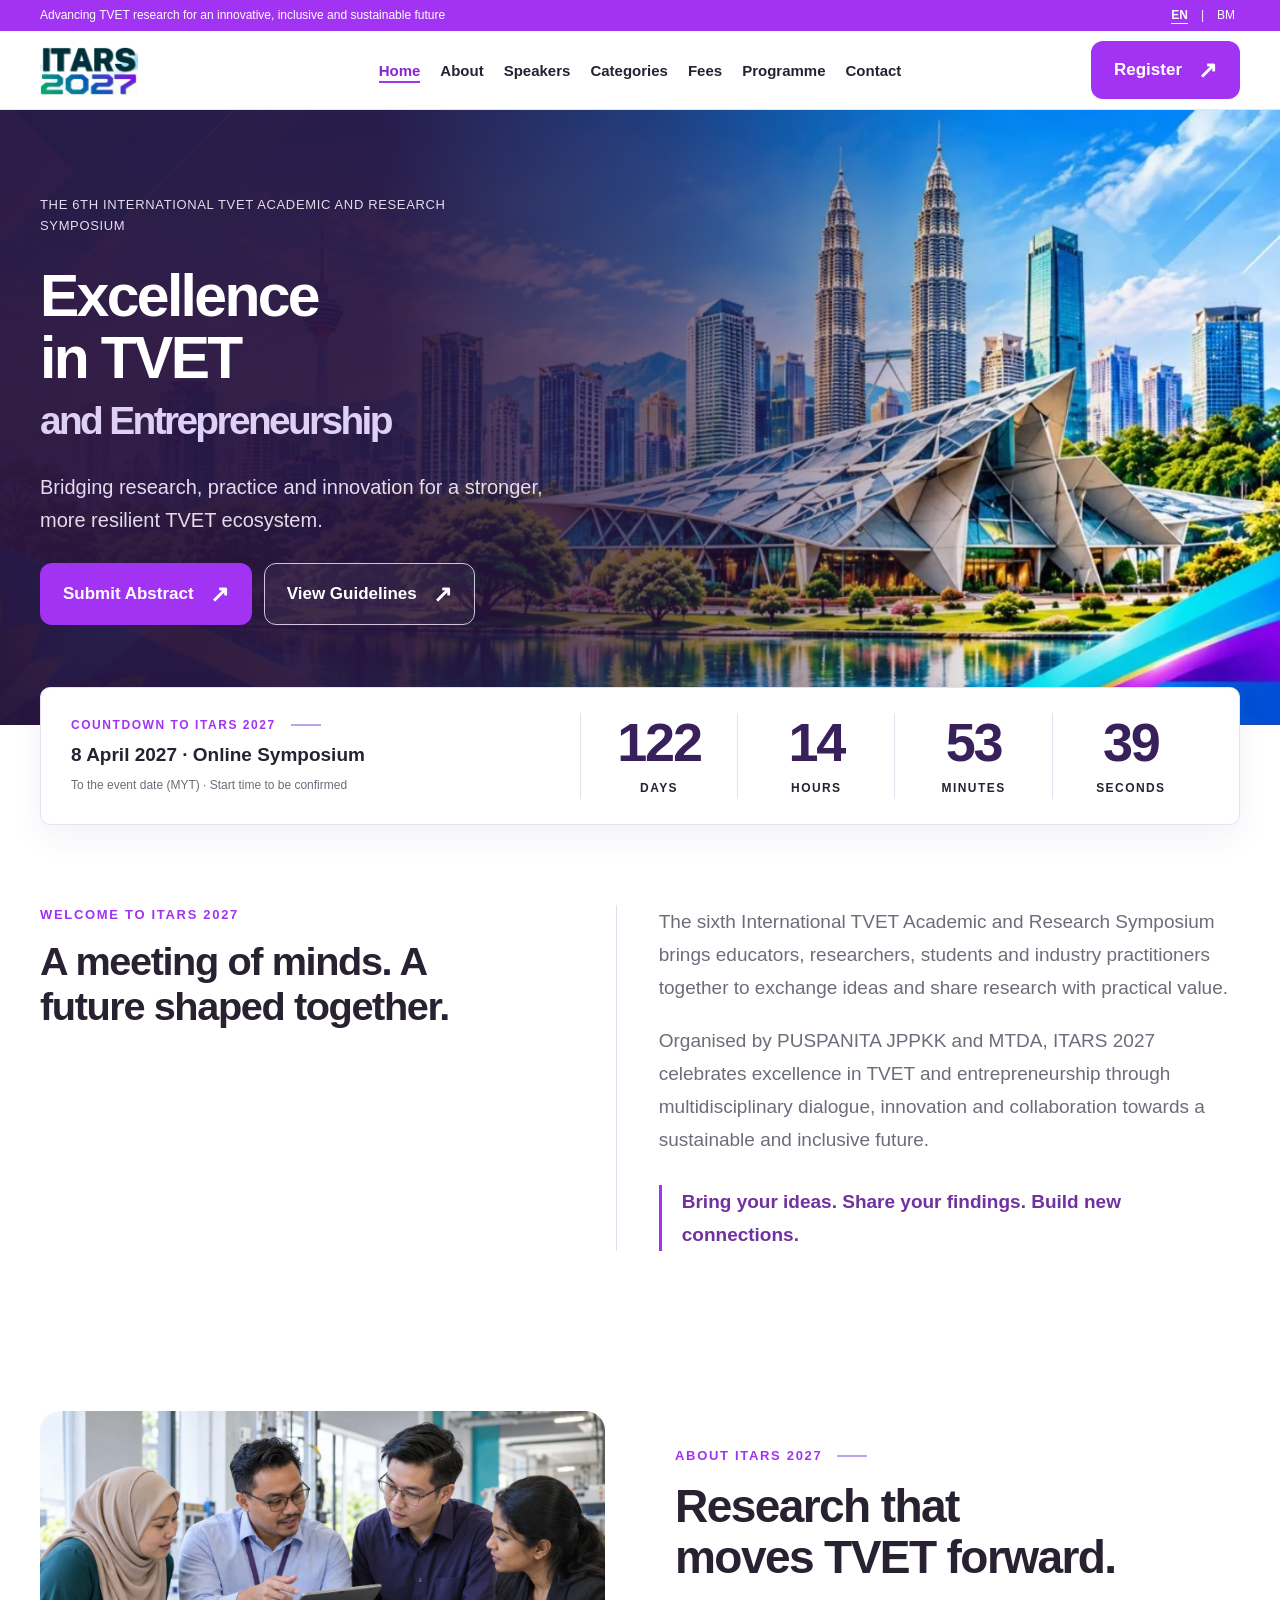
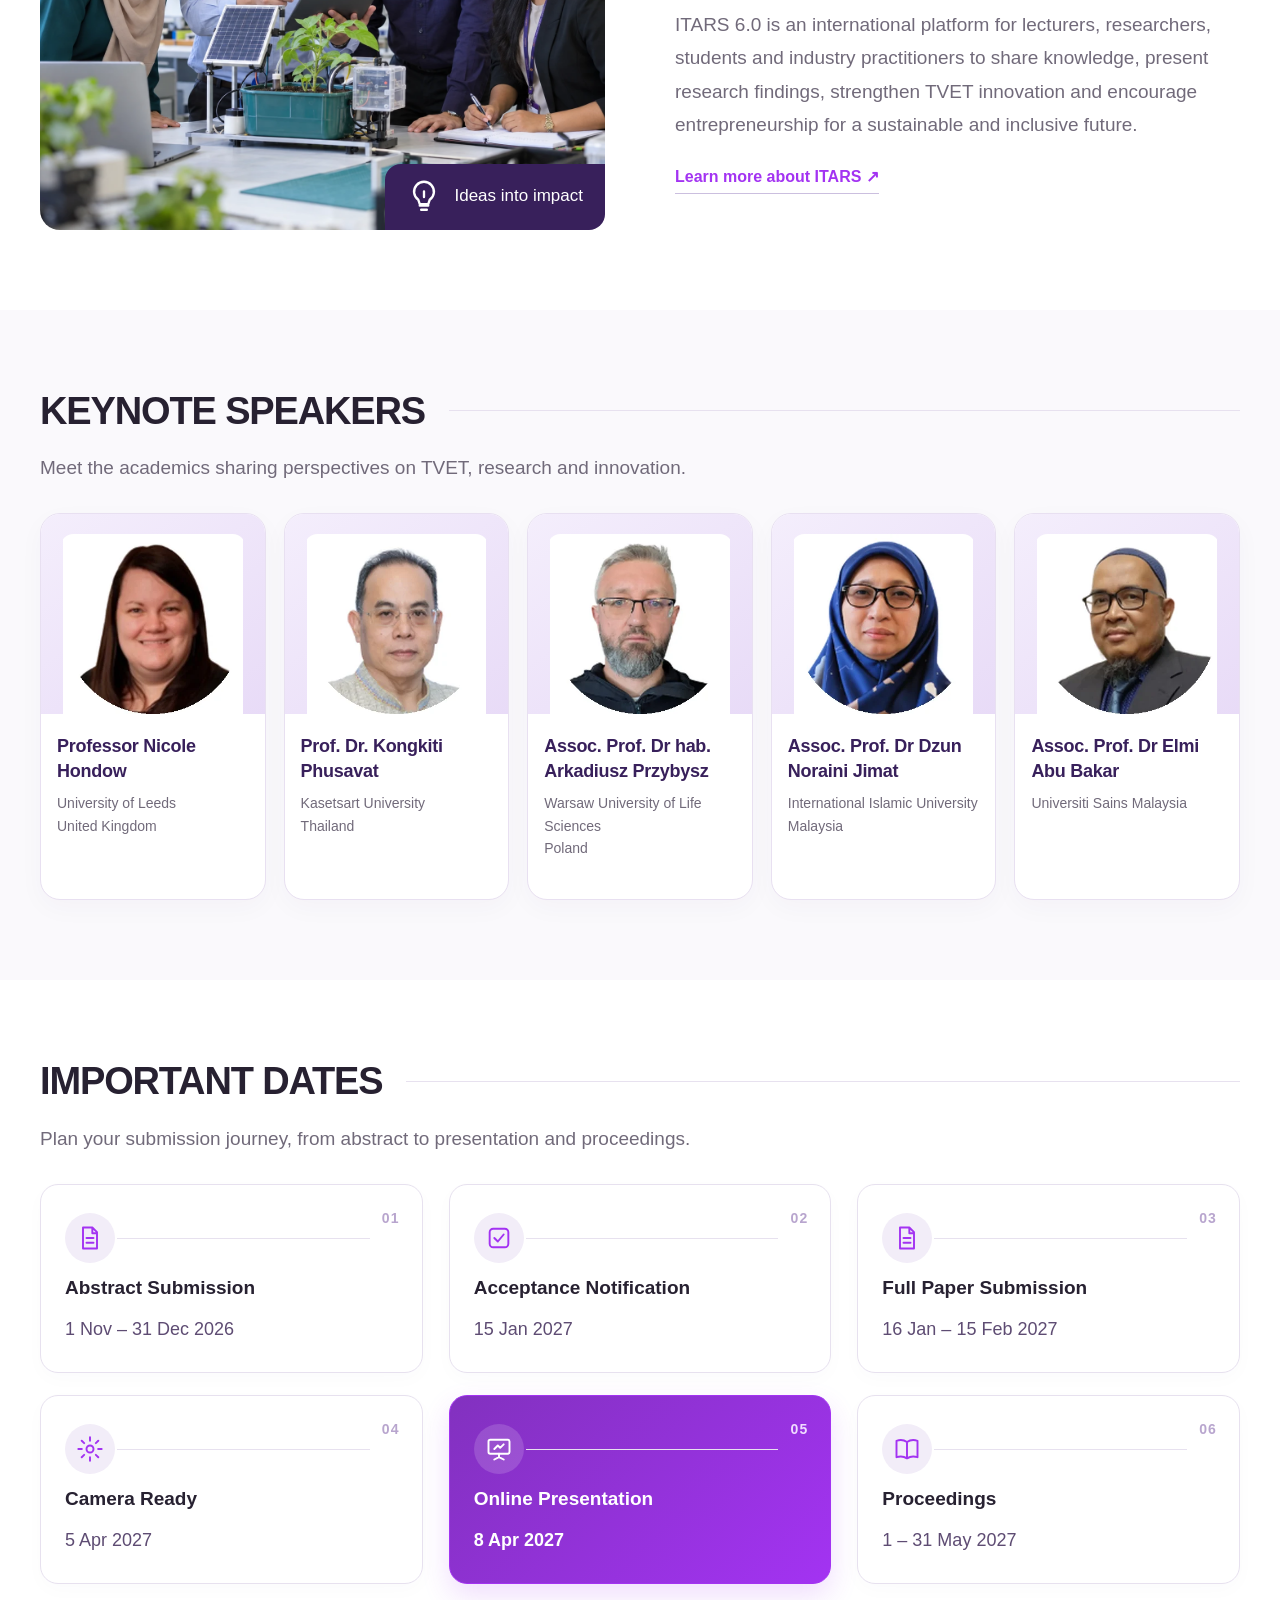
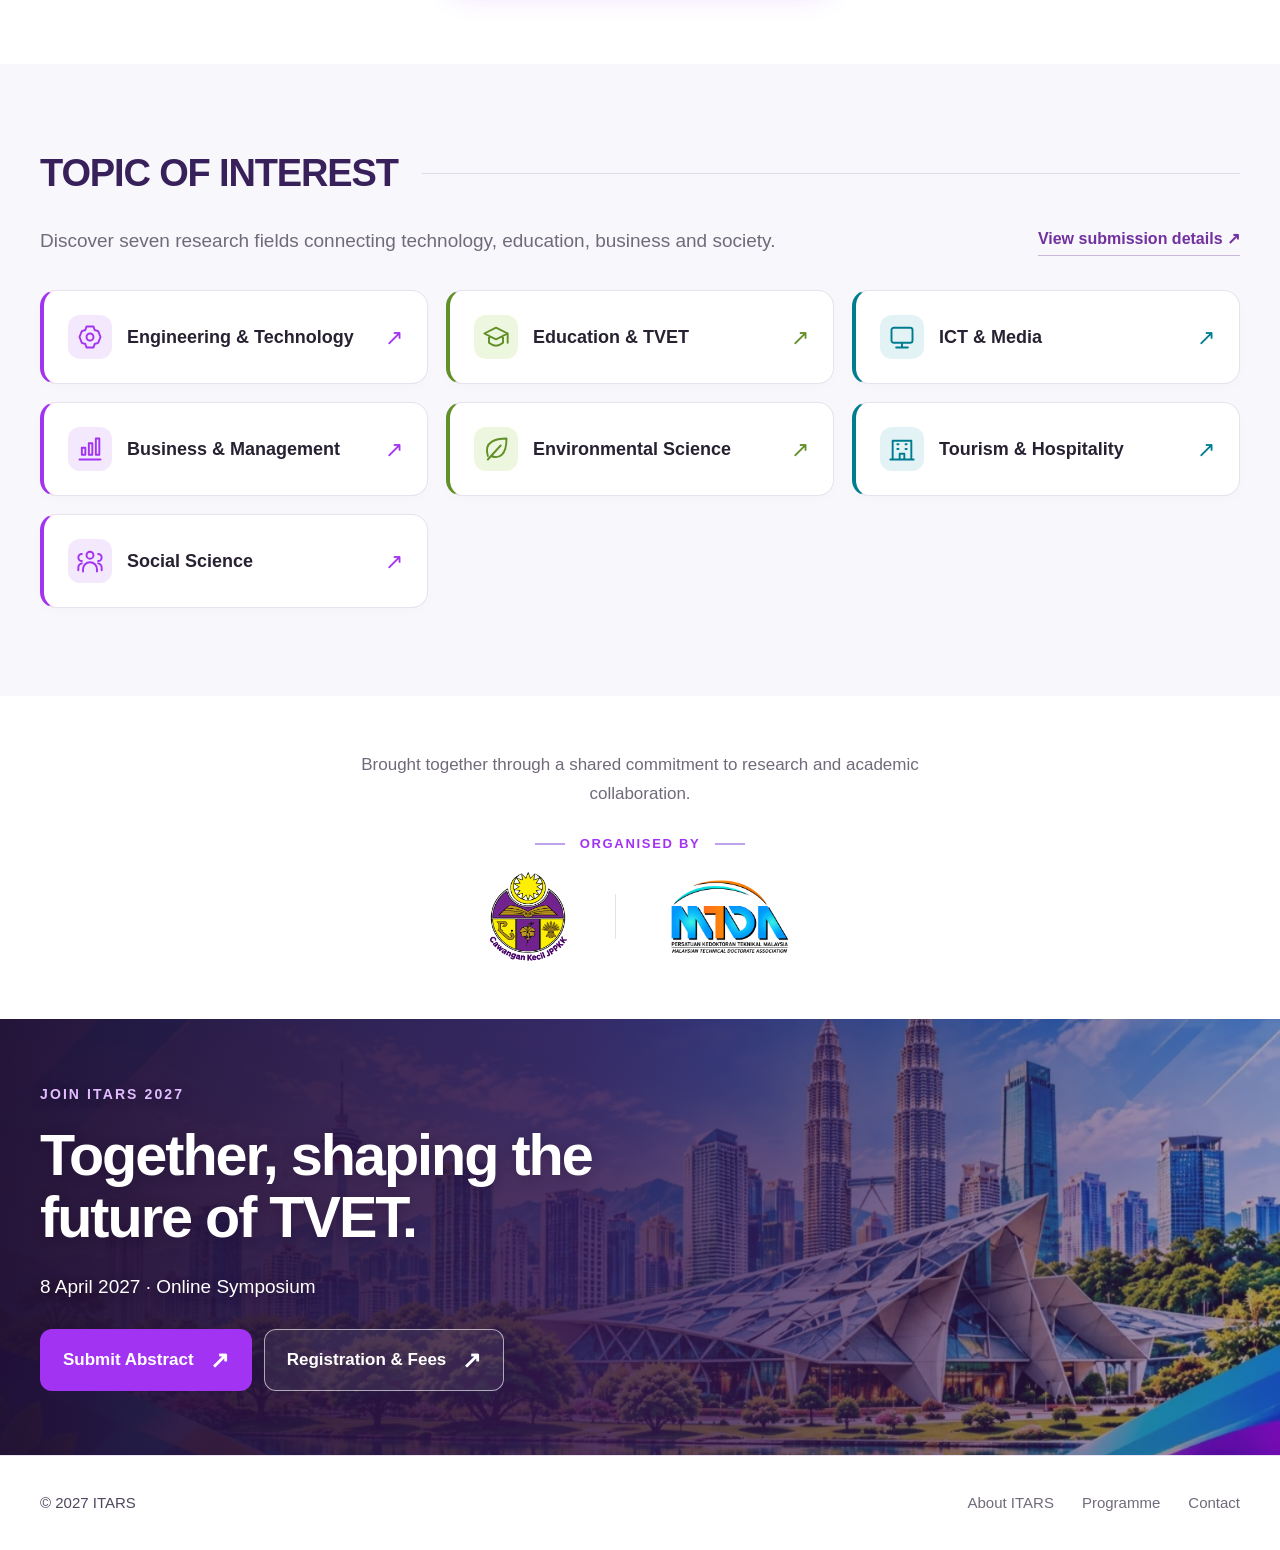
==== commit e413505f: "Add files via upload" ====
--- a/index.html
+++ b/index.html
@@ -26,7 +26,7 @@
     <nav class="main-nav" id="main-nav" aria-label="Main navigation"><a href="index.html" data-i18n="navhome">Home</a>
       <a data-i18n="navabout" href="about.html" data-page-link>About</a>
       <a data-i18n="navspeakers" href="speakers.html" data-page-link>Speakers</a>
-      <a data-i18n="navpapers" href="categories.html" data-page-link>Papers</a>
+      <a data-i18n="navpapers" href="categories.html" data-page-link>Categories</a>
       <a data-i18n="navfees" href="registration.html" data-page-link>Fees</a>
       <a data-i18n="navprogramme" href="programme.html" data-page-link>Programme</a>
       <a data-i18n="navcontact" href="contact.html" data-page-link>Contact</a>
@@ -122,15 +122,15 @@
 <section class="section fields" aria-labelledby="fields-title">
   <div class="container">
     <div class="banner-head reveal"><h2 class="banner" id="fields-title"><svg class="icon" aria-hidden="true"><use href="#target"></use></svg><span data-i18n="fieldslabel">TOPIC OF INTEREST</span></h2><span class="banner-line" aria-hidden="true"></span></div>
-    <div class="section-lead reveal"><p data-i18n="fieldsintro">Explore our research fields</p><a data-i18n="alltopics" href="call-for-papers.html" class="text-link" data-page-link>View submission details</a></div>
+    <div class="section-lead reveal"><p data-i18n="fieldsintro">Explore our research fields</p><a data-i18n="alltopics" href="categories.html" class="text-link" data-page-link>View submission details</a></div>
     <div class="field-grid">
-      <a class="field-card reveal accent-0" href="call-for-papers.html" data-page-link><svg class="icon" aria-hidden="true"><use href="#engineering"></use></svg><h3 data-i18n="field0">Engineering &amp; Technology</h3><span aria-hidden="true">↗</span></a>
-      <a class="field-card reveal accent-1" href="call-for-papers.html" data-page-link><svg class="icon" aria-hidden="true"><use href="#education"></use></svg><h3 data-i18n="field1">Education &amp; TVET</h3><span aria-hidden="true">↗</span></a>
-      <a class="field-card reveal accent-0" href="call-for-papers.html" data-page-link><svg class="icon" aria-hidden="true"><use href="#online"></use></svg><h3 data-i18n="field2">ICT &amp; Media</h3><span aria-hidden="true">↗</span></a>
-      <a class="field-card reveal accent-1" href="call-for-papers.html" data-page-link><svg class="icon" aria-hidden="true"><use href="#business"></use></svg><h3 data-i18n="field3">Business &amp; Management</h3><span aria-hidden="true">↗</span></a>
-      <a class="field-card reveal accent-0" href="call-for-papers.html" data-page-link><svg class="icon" aria-hidden="true"><use href="#environment"></use></svg><h3 data-i18n="field4">Environmental Science</h3><span aria-hidden="true">↗</span></a>
-      <a class="field-card reveal accent-1" href="call-for-papers.html" data-page-link><svg class="icon" aria-hidden="true"><use href="#tourism"></use></svg><h3 data-i18n="field5">Tourism &amp; Hospitality</h3><span aria-hidden="true">↗</span></a>
-      <a class="field-card reveal accent-0" href="call-for-papers.html" data-page-link><svg class="icon" aria-hidden="true"><use href="#social"></use></svg><h3 data-i18n="field6">Social Science</h3><span aria-hidden="true">↗</span></a>
+      <a class="field-card reveal accent-0" href="categories.html" data-page-link><svg class="icon" aria-hidden="true"><use href="#engineering"></use></svg><h3 data-i18n="field0">Engineering &amp; Technology</h3><span aria-hidden="true">↗</span></a>
+      <a class="field-card reveal accent-1" href="categories.html" data-page-link><svg class="icon" aria-hidden="true"><use href="#education"></use></svg><h3 data-i18n="field1">Education &amp; TVET</h3><span aria-hidden="true">↗</span></a>
+      <a class="field-card reveal accent-0" href="categories.html" data-page-link><svg class="icon" aria-hidden="true"><use href="#online"></use></svg><h3 data-i18n="field2">ICT &amp; Media</h3><span aria-hidden="true">↗</span></a>
+      <a class="field-card reveal accent-1" href="categories.html" data-page-link><svg class="icon" aria-hidden="true"><use href="#business"></use></svg><h3 data-i18n="field3">Business &amp; Management</h3><span aria-hidden="true">↗</span></a>
+      <a class="field-card reveal accent-0" href="categories.html" data-page-link><svg class="icon" aria-hidden="true"><use href="#environment"></use></svg><h3 data-i18n="field4">Environmental Science</h3><span aria-hidden="true">↗</span></a>
+      <a class="field-card reveal accent-1" href="categories.html" data-page-link><svg class="icon" aria-hidden="true"><use href="#tourism"></use></svg><h3 data-i18n="field5">Tourism &amp; Hospitality</h3><span aria-hidden="true">↗</span></a>
+      <a class="field-card reveal accent-0" href="categories.html" data-page-link><svg class="icon" aria-hidden="true"><use href="#social"></use></svg><h3 data-i18n="field6">Social Science</h3><span aria-hidden="true">↗</span></a>
     </div>
   </div>
 </section>
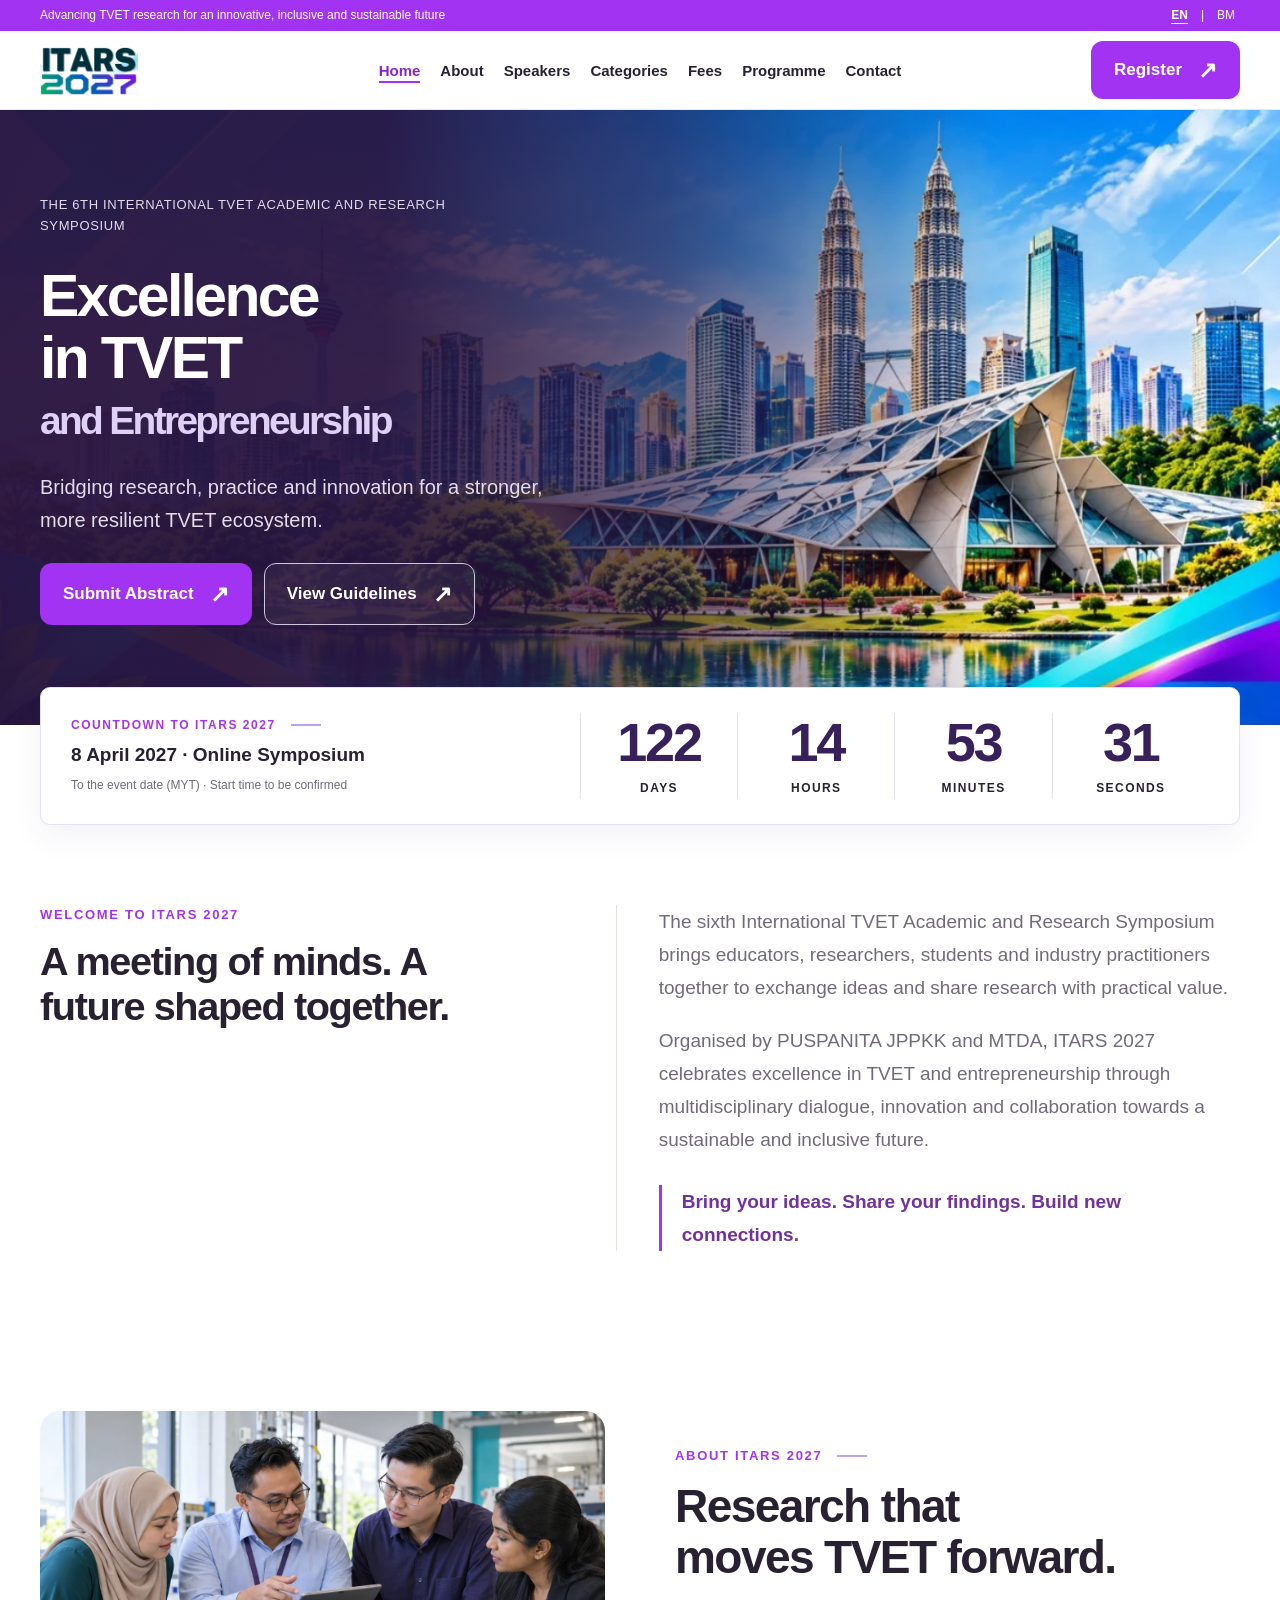
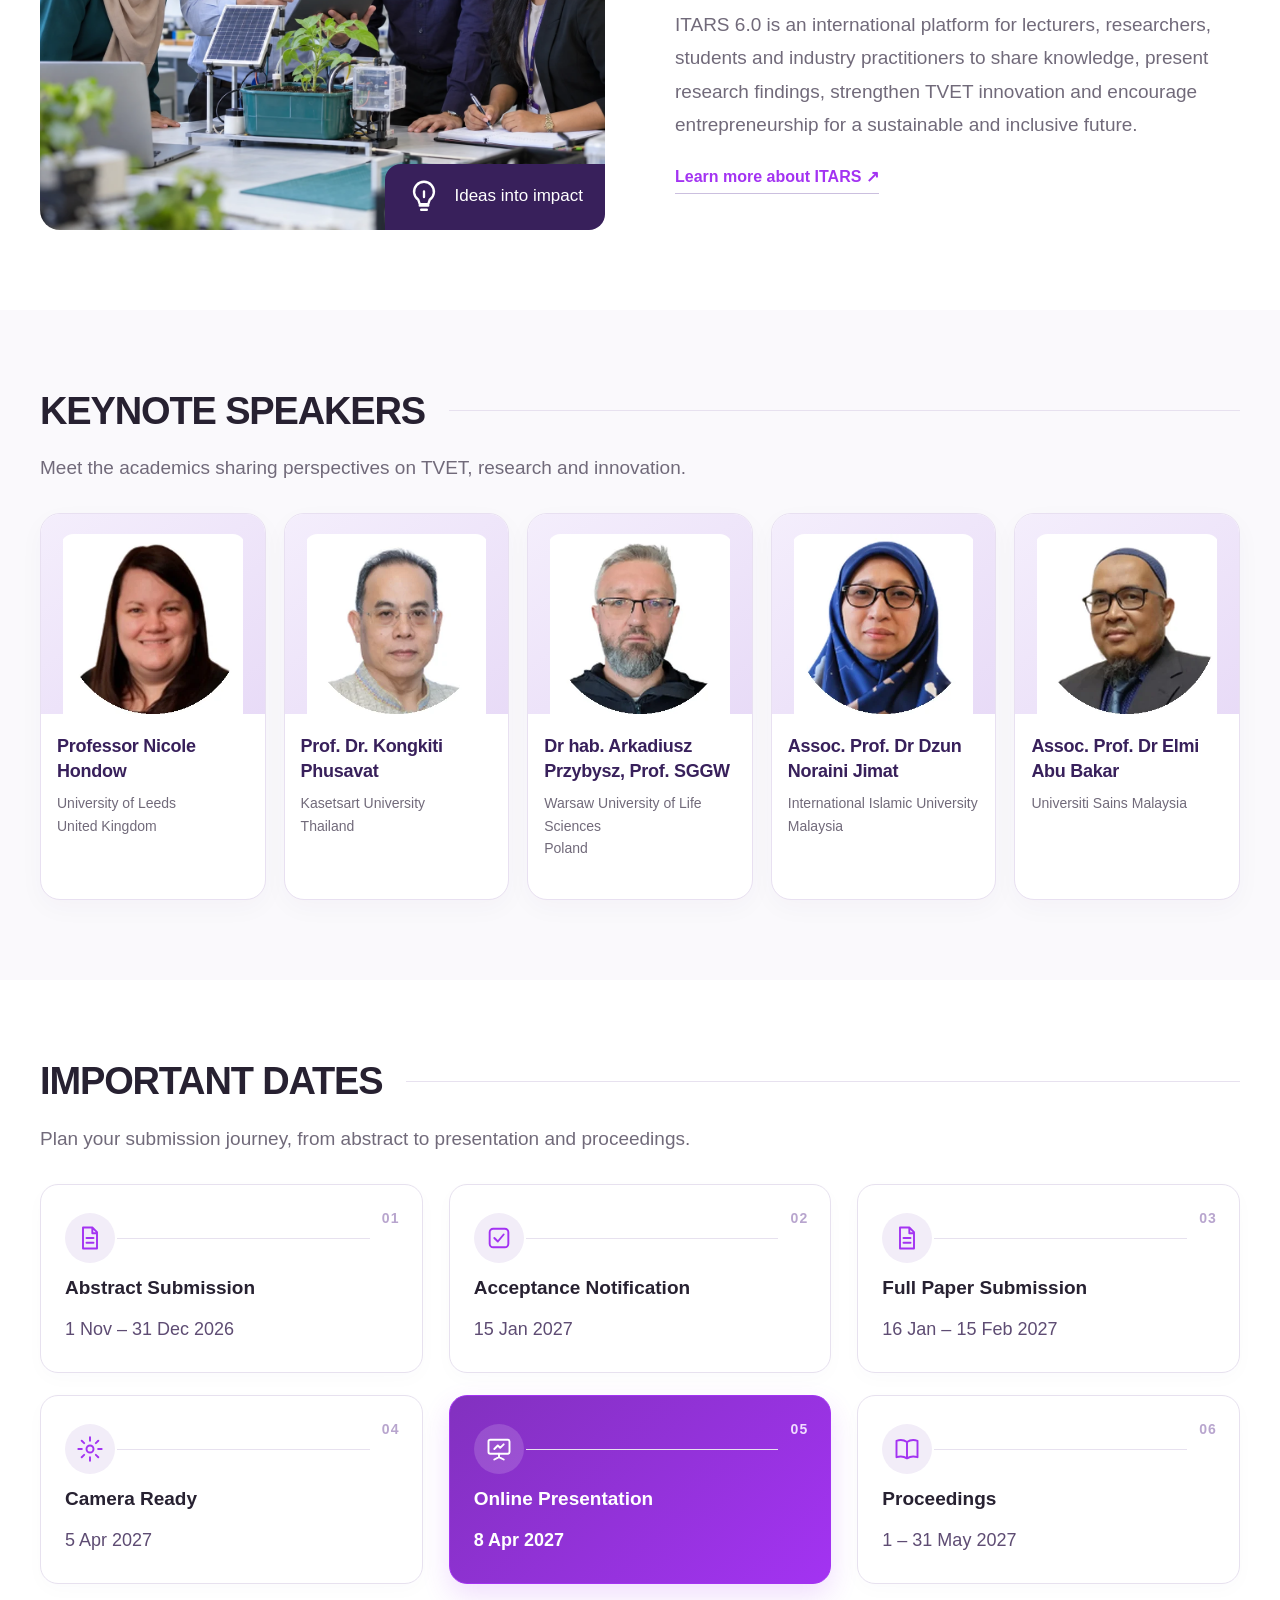
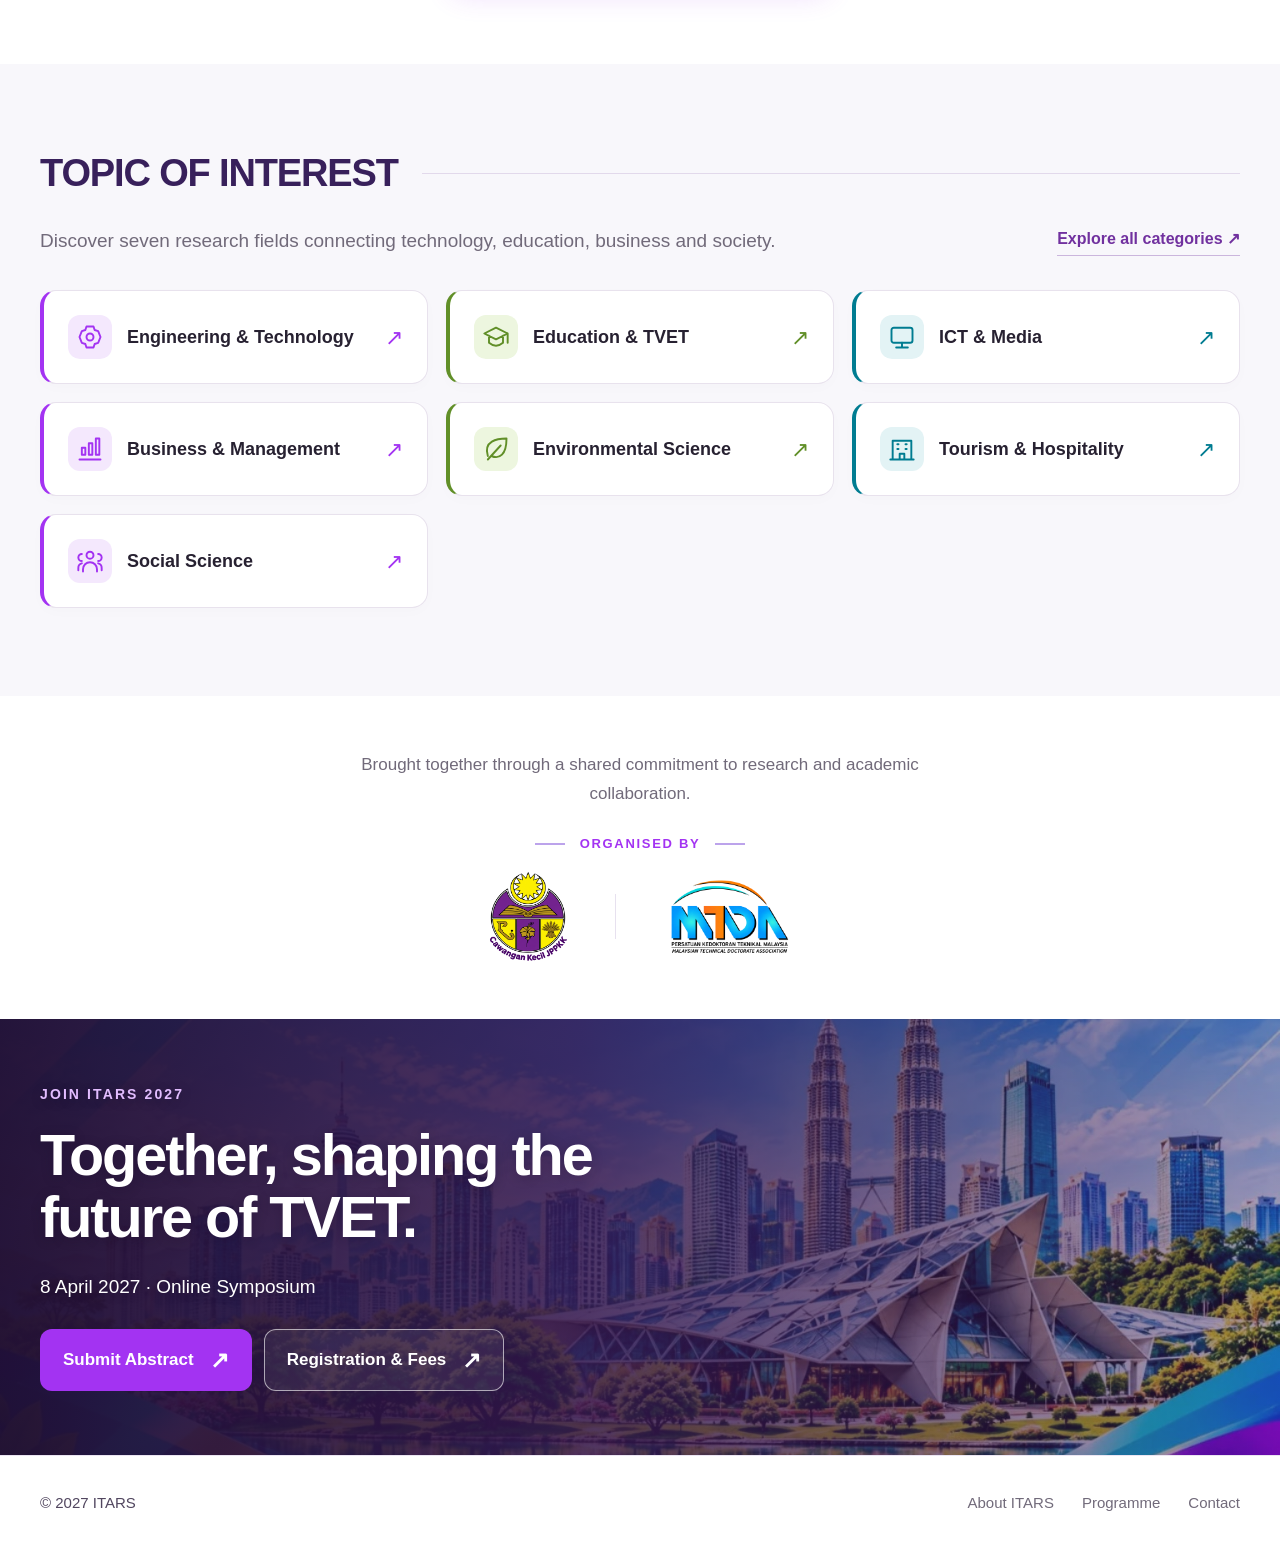
==== commit cc3e8867: "Add files via upload" ====
--- a/index.html
+++ b/index.html
@@ -3,14 +3,14 @@
 <head>
 <meta charset="utf-8">
 <meta name="viewport" content="width=device-width,initial-scale=1">
-<title>ITARS Premium Homepage | Excellence in TVET and Entrepreneurship</title>
-<meta name="description" content="The 6th International TVET Academic and Research Symposium. Join ITARS 2027 online on 8 April 2027. Abstract submission: 1 November – 31 December 2026.">
+<title>ITARS 2027 | International TVET Symposium</title>
+<meta name="description" content="Join ITARS 2027 online on 8 April 2027. Explore speakers, research categories, fees and submission information.">
 <meta name="theme-color" content="#a333f2">
 <link rel="icon" href="assets/icons/online-badge.svg" type="image/svg+xml">
 <link rel="stylesheet" href="assets/css/style.css">
 <script src="assets/js/translations.js" defer></script>
 <script src="assets/js/site.js" defer></script>
-</head>
+<meta property="og:title" content="ITARS 2027 | International TVET Symposium"><meta property="og:description" content="Join ITARS 2027 online on 8 April 2027. Explore speakers, research categories, fees and submission information."><meta property="og:type" content="website"></head>
 <body>
 <svg xmlns="http://www.w3.org/2000/svg" aria-hidden="true" style="position:absolute;width:0;height:0;overflow:hidden"><symbol id="calendar" viewBox="0 0 24 24"><g fill="none" stroke="currentColor" stroke-width="1.65" stroke-linecap="round" stroke-linejoin="round"><rect x="4" y="5" width="16" height="16" rx="2"/><path d="M8 3v4m8-4v4M4 10h16"/></g></symbol><symbol id="online" viewBox="0 0 24 24"><g fill="none" stroke="currentColor" stroke-width="1.65" stroke-linecap="round" stroke-linejoin="round"><rect x="3" y="4" width="18" height="13" rx="2"/><path d="M12 17v4m-5 0h10"/></g></symbol><symbol id="paper" viewBox="0 0 24 24"><g fill="none" stroke="currentColor" stroke-width="1.65" stroke-linecap="round" stroke-linejoin="round"><path d="M6 3h8l4 4v14H6zM14 3v5h4M9 12h6m-6 4h6"/></g></symbol><symbol id="idea" viewBox="0 0 24 24"><g fill="none" stroke="currentColor" stroke-width="1.65" stroke-linecap="round" stroke-linejoin="round"><path d="M9 18h6m-5 3h4M8 14a7 7 0 1 1 8 0l-1 3H9zM12 12V8"/></g></symbol><symbol id="engineering" viewBox="0 0 24 24"><g fill="none" stroke="currentColor" stroke-width="1.65" stroke-linecap="round" stroke-linejoin="round"><path d="m9 3 6 0 1 3 3 1 2 5-2 5-3 1-1 3H9l-1-3-3-1-2-5 2-5 3-1z"/><circle cx="12" cy="12" r="3"/></g></symbol><symbol id="education" viewBox="0 0 24 24"><g fill="none" stroke="currentColor" stroke-width="1.65" stroke-linecap="round" stroke-linejoin="round"><path d="m2 9 10-5 10 5-10 5zM6 11v6q6 5 12 0v-6m4-2v8"/></g></symbol><symbol id="business" viewBox="0 0 24 24"><g fill="none" stroke="currentColor" stroke-width="1.65" stroke-linecap="round" stroke-linejoin="round"><path d="M3 21h18M5 17h3v-6H5zm6 0h3V7h-3zm6 0h3V3h-3z"/></g></symbol><symbol id="environment" viewBox="0 0 24 24"><g fill="none" stroke="currentColor" stroke-width="1.65" stroke-linecap="round" stroke-linejoin="round"><path d="M5 18C1 5 13 3 21 3c0 14-6 18-13 15M5 21 16 9"/></g></symbol><symbol id="tourism" viewBox="0 0 24 24"><g fill="none" stroke="currentColor" stroke-width="1.65" stroke-linecap="round" stroke-linejoin="round"><path d="M4 21V5h16v16M2 21h20M8 8h1m6 0h1m-8 4h1m6 0h1m-6 9v-5h4v5"/></g></symbol><symbol id="social" viewBox="0 0 24 24"><g fill="none" stroke="currentColor" stroke-width="1.65" stroke-linecap="round" stroke-linejoin="round"><circle cx="12" cy="7" r="3"/><path d="M6 21v-2a6 6 0 0 1 12 0v2M5 6a3 3 0 0 0 0 6m14-6a3 3 0 0 1 0 6M2 20v-2a4 4 0 0 1 3-4m17 6v-2a4 4 0 0 0-3-4"/></g></symbol><symbol id="notice" viewBox="0 0 24 24"><g fill="none" stroke="currentColor" stroke-width="1.65" stroke-linecap="round" stroke-linejoin="round"><path d="m3 10 14-5v14L3 14zM7 15l2 6h4l-2-5m9-7 2-2m-2 10 2 2M3 10v4"/></g></symbol><symbol id="menu" viewBox="0 0 24 24"><g fill="none" stroke="currentColor" stroke-width="1.65" stroke-linecap="round" stroke-linejoin="round"><path d="M4 6h16M4 12h16M4 18h16"/></g></symbol><symbol id="mic" viewBox="0 0 24 24"><g fill="none" stroke="currentColor" stroke-width="1.65" stroke-linecap="round" stroke-linejoin="round"><rect x="9" y="3" width="6" height="11" rx="3"/><path d="M5 11a7 7 0 0 0 14 0M12 18v3m-4 0h8"/></g></symbol><symbol id="check" viewBox="0 0 24 24"><g fill="none" stroke="currentColor" stroke-width="1.65" stroke-linecap="round" stroke-linejoin="round"><rect x="4" y="4" width="16" height="16" rx="3"/><path d="m8 12 3 3 5-6"/></g></symbol><symbol id="gear" viewBox="0 0 24 24"><g fill="none" stroke="currentColor" stroke-width="1.65" stroke-linecap="round" stroke-linejoin="round"><circle cx="12" cy="12" r="3"/><path d="M12 2v3m0 14v3M2 12h3m14 0h3M4.9 4.9 7 7m10 10 2.1 2.1M4.9 19.1 7 17M17 7l2.1-2.1"/></g></symbol><symbol id="present" viewBox="0 0 24 24"><g fill="none" stroke="currentColor" stroke-width="1.65" stroke-linecap="round" stroke-linejoin="round"><rect x="3" y="4" width="18" height="12" rx="1.5"/><path d="M12 16v3m-4 2 4-2 4 2M8 12l3-3 2 2 3-3"/></g></symbol><symbol id="book" viewBox="0 0 24 24"><g fill="none" stroke="currentColor" stroke-width="1.65" stroke-linecap="round" stroke-linejoin="round"><path d="M3 5c3-1 6-1 9 1 3-2 6-2 9-1v14c-3-1-6-1-9 1-3-2-6-2-9-1zM12 6v14"/></g></symbol><symbol id="fee" viewBox="0 0 24 24"><g fill="none" stroke="currentColor" stroke-width="1.65" stroke-linecap="round" stroke-linejoin="round"><rect x="3" y="6" width="18" height="12" rx="2"/><circle cx="12" cy="12" r="2.5"/><path d="M6 9v.01M18 15v.01"/></g></symbol><symbol id="phone" viewBox="0 0 24 24"><g fill="none" stroke="currentColor" stroke-width="1.65" stroke-linecap="round" stroke-linejoin="round"><path d="M5 3h4l2 5-2.5 1.5a11 11 0 0 0 6 6L16 13l5 2v4a2 2 0 0 1-2 2A17 17 0 0 1 3 5a2 2 0 0 1 2-2"/></g></symbol><symbol id="globe" viewBox="0 0 24 24"><g fill="none" stroke="currentColor" stroke-width="1.65" stroke-linecap="round" stroke-linejoin="round"><circle cx="12" cy="12" r="9"/><path d="M3 12h18M12 3a14 14 0 0 1 0 18M12 3a14 14 0 0 0 0 18"/></g></symbol><symbol id="target" viewBox="0 0 24 24"><g fill="none" stroke="currentColor" stroke-width="1.65" stroke-linecap="round" stroke-linejoin="round"><circle cx="12" cy="12" r="9"/><circle cx="12" cy="12" r="5"/><circle cx="12" cy="12" r="1"/></g></symbol><symbol id="user" viewBox="0 0 24 24"><g fill="none" stroke="currentColor" stroke-width="1.65" stroke-linecap="round" stroke-linejoin="round"><circle cx="12" cy="8" r="4"/><path d="M4 21a8 8 0 0 1 16 0"/></g></symbol><symbol id="org" viewBox="0 0 24 24"><g fill="none" stroke="currentColor" stroke-width="1.65" stroke-linecap="round" stroke-linejoin="round"><path d="M3 21h18M4 21V10l8-6 8 6v11M9 21v-6h6v6M8 12h.01M16 12h.01"/></g></symbol></svg>
 <a class="skip" href="#main"><span data-i18n="skip">Skip to content</span></a>
@@ -33,7 +33,7 @@
     </nav>
     <div class="nav-actions">
       <a data-i18n="register" href="registration.html" class="button teal nav-register" data-page-link>Register</a>
-      <button class="menu-toggle" type="button" aria-controls="main-nav" aria-expanded="false" aria-label="Open menu"><svg class="icon" aria-hidden="true"><use href="#menu"></use></svg></button>
+      <button class="menu-toggle" type="button" aria-controls="main-nav" aria-expanded="false" aria-label="Open menu"><svg class="icon" aria-hidden="true"><use href="#menu"></use></svg><span data-i18n="menutext">Menu</span></button>
     </div>
   </div></div>
 </header>
@@ -49,8 +49,8 @@
       <div class="theme-panel"><h1 id="hero-title"><span data-i18n="title">Excellence<br>in TVET</span><em><span data-i18n="theme">and Entrepreneurship</span></em></h1></div>
       <p class="hero-description"><span data-i18n="herop">Bridging research, practice and innovation for a stronger, more resilient TVET ecosystem.</span></p>
       <div class="button-row">
-        <a data-i18n="submit" href="call-for-papers.html" class="button gold" data-page-link>Submit Abstract</a>
-        <a data-i18n="guide" href="call-for-papers.html" class="button outline" data-page-link>View Guidelines</a>
+        <a data-i18n="submit" href="submission.html" class="button gold" data-page-link>Submit Abstract</a>
+        <a data-i18n="guide" href="submission.html" class="button outline" data-page-link>View Guidelines</a>
       </div>
     </div>
     <div class="hero-visual" aria-hidden="true"><img src="assets/images/hero.webp" alt="" width="1536" height="692" fetchpriority="high"></div>
@@ -96,7 +96,7 @@
     <p class="section-intro" data-i18n="speakersintro"></p><p class="speaker-hint" data-i18n="speakerhint">Swipe to meet our keynote speakers →</p><ul class="speaker-grid" tabindex="0" aria-label="Keynote speakers">
       <li class="speaker reveal" style="--c:#8000ED"><div class="speaker-photo"><img src="assets/images/speaker-1.webp" alt="" width="328" height="328" loading="lazy"><b>1</b></div><p class="speaker-label"><span data-i18n="keynote">KEYNOTE SPEAKER</span> 1</p><div class="speaker-body"><h3>Professor Nicole Hondow</h3><p>University of Leeds<br>United Kingdom</p></div></li>
       <li class="speaker reveal" style="--c:#009DA8"><div class="speaker-photo"><img src="assets/images/speaker-2.webp" alt="" width="328" height="328" loading="lazy"><b>2</b></div><p class="speaker-label"><span data-i18n="keynote">KEYNOTE SPEAKER</span> 2</p><div class="speaker-body"><h3>Prof. Dr. Kongkiti Phusavat</h3><p>Kasetsart University<br>Thailand</p></div></li>
-      <li class="speaker reveal" style="--c:#0755EE"><div class="speaker-photo"><img src="assets/images/speaker-3.webp" alt="" width="328" height="328" loading="lazy"><b>3</b></div><p class="speaker-label"><span data-i18n="keynote">KEYNOTE SPEAKER</span> 3</p><div class="speaker-body"><h3>Assoc. Prof. Dr hab. Arkadiusz Przybysz</h3><p>Warsaw University of Life Sciences<br>Poland</p></div></li>
+      <li class="speaker reveal" style="--c:#0755EE"><div class="speaker-photo"><img src="assets/images/speaker-3.webp" alt="" width="328" height="328" loading="lazy"><b>3</b></div><p class="speaker-label"><span data-i18n="keynote">KEYNOTE SPEAKER</span> 3</p><div class="speaker-body"><h3>Dr hab. Arkadiusz Przybysz, Prof. SGGW</h3><p>Warsaw University of Life Sciences<br>Poland</p></div></li>
       <li class="speaker reveal" style="--c:#C000C8"><div class="speaker-photo"><img src="assets/images/speaker-4.webp" alt="" width="328" height="328" loading="lazy"><b>4</b></div><p class="speaker-label"><span data-i18n="keynote">KEYNOTE SPEAKER</span> 4</p><div class="speaker-body"><h3>Assoc. Prof. Dr Dzun Noraini Jimat</h3><p>International Islamic University Malaysia</p></div></li>
       <li class="speaker reveal" style="--c:#7A12E0"><div class="speaker-photo"><img src="assets/images/speaker-5.webp" alt="" width="328" height="328" loading="lazy"><b>5</b></div><p class="speaker-label"><span data-i18n="keynote">KEYNOTE SPEAKER</span> 5</p><div class="speaker-body"><h3>Assoc. Prof. Dr Elmi Abu Bakar</h3><p>Universiti Sains Malaysia</p></div></li>
     </ul>
@@ -149,7 +149,7 @@
   <div class="container cta-inner">
     <div class="cta-copy"><p class="cta-kicker" data-i18n="ctakicker">JOIN ITARS 2027</p><h2 data-i18n="ctaheadline">Together, shaping the future of TVET.</h2><p><span data-i18n="ctadate">8 April 2027 · Online Symposium</span></p></div>
     <div class="button-row">
-      <a data-i18n="ctasubmit" href="call-for-papers.html" class="button gold" data-page-link>Submit Abstract</a>
+      <a data-i18n="ctasubmit" href="submission.html" class="button gold" data-page-link>Submit Abstract</a>
       <a data-i18n="ctareg" href="registration.html" class="button outline" data-page-link>Registration &amp; Fees</a>
     </div>
   </div>
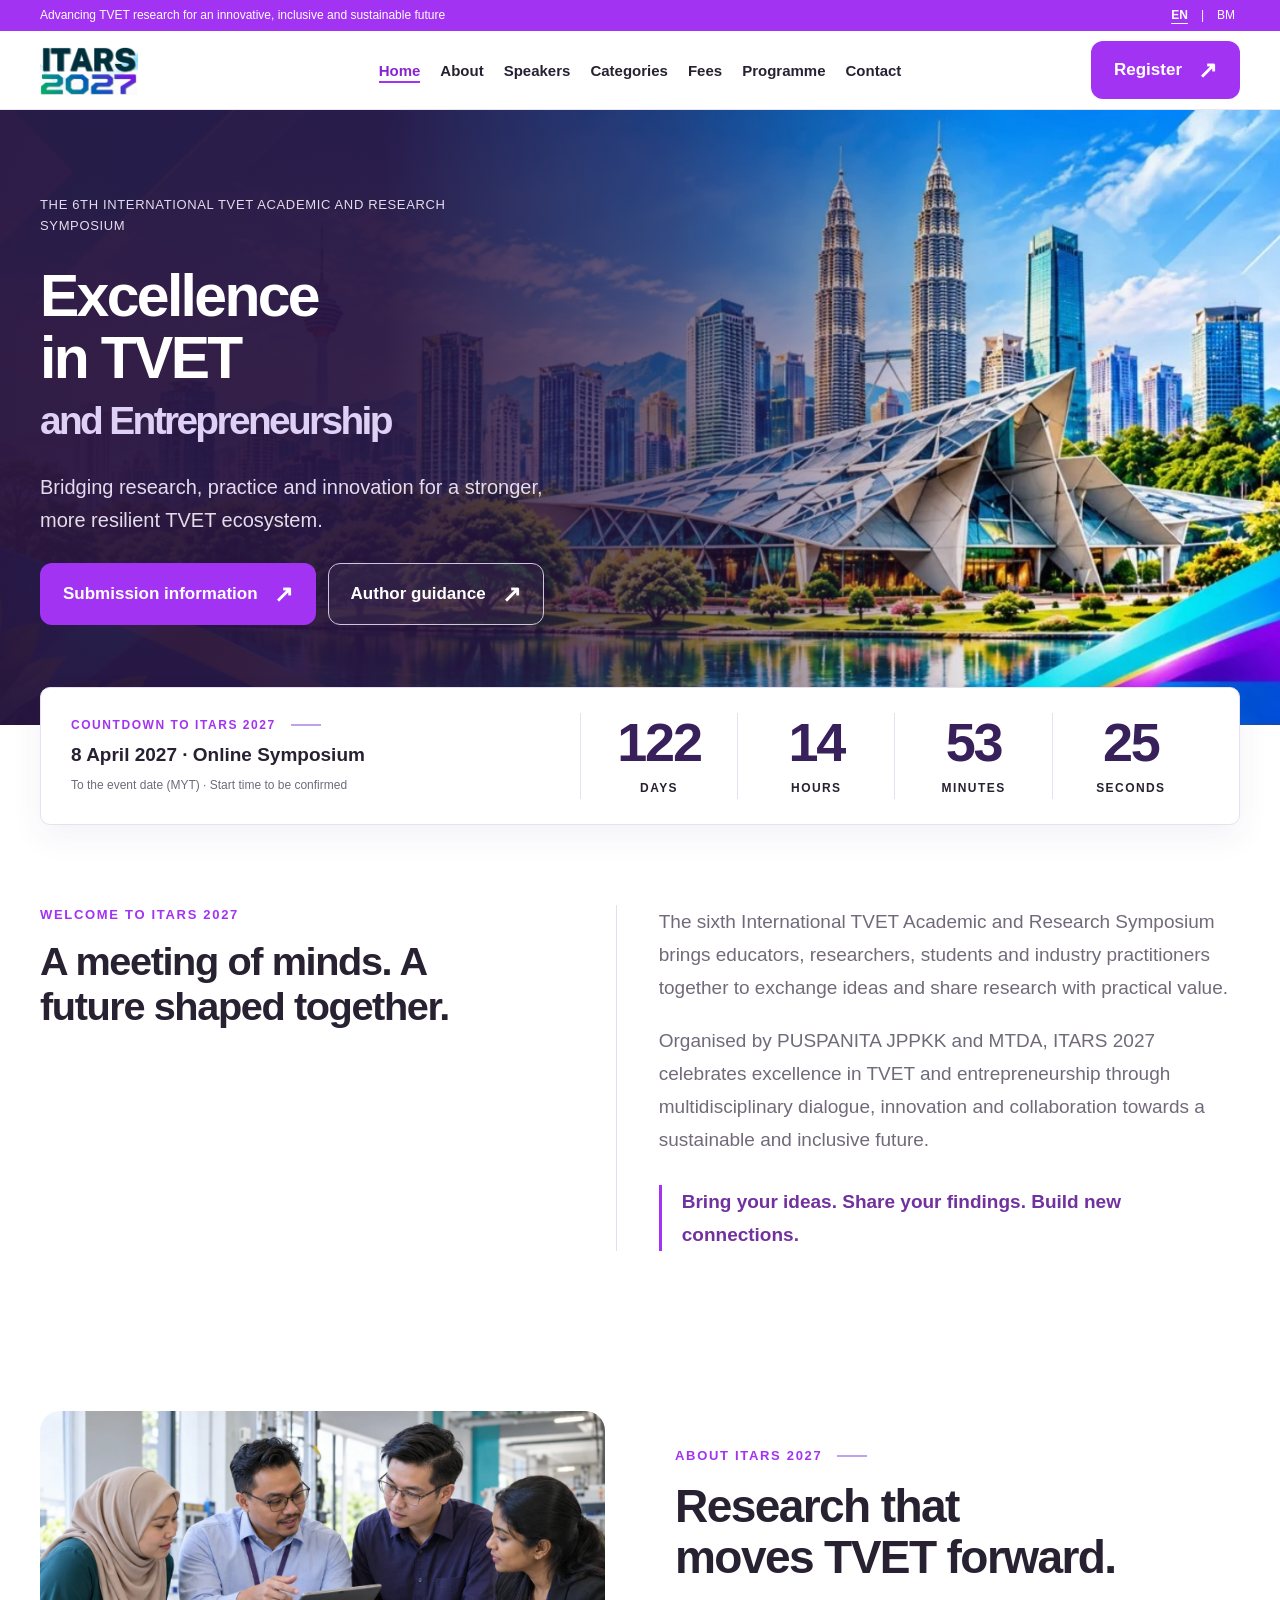
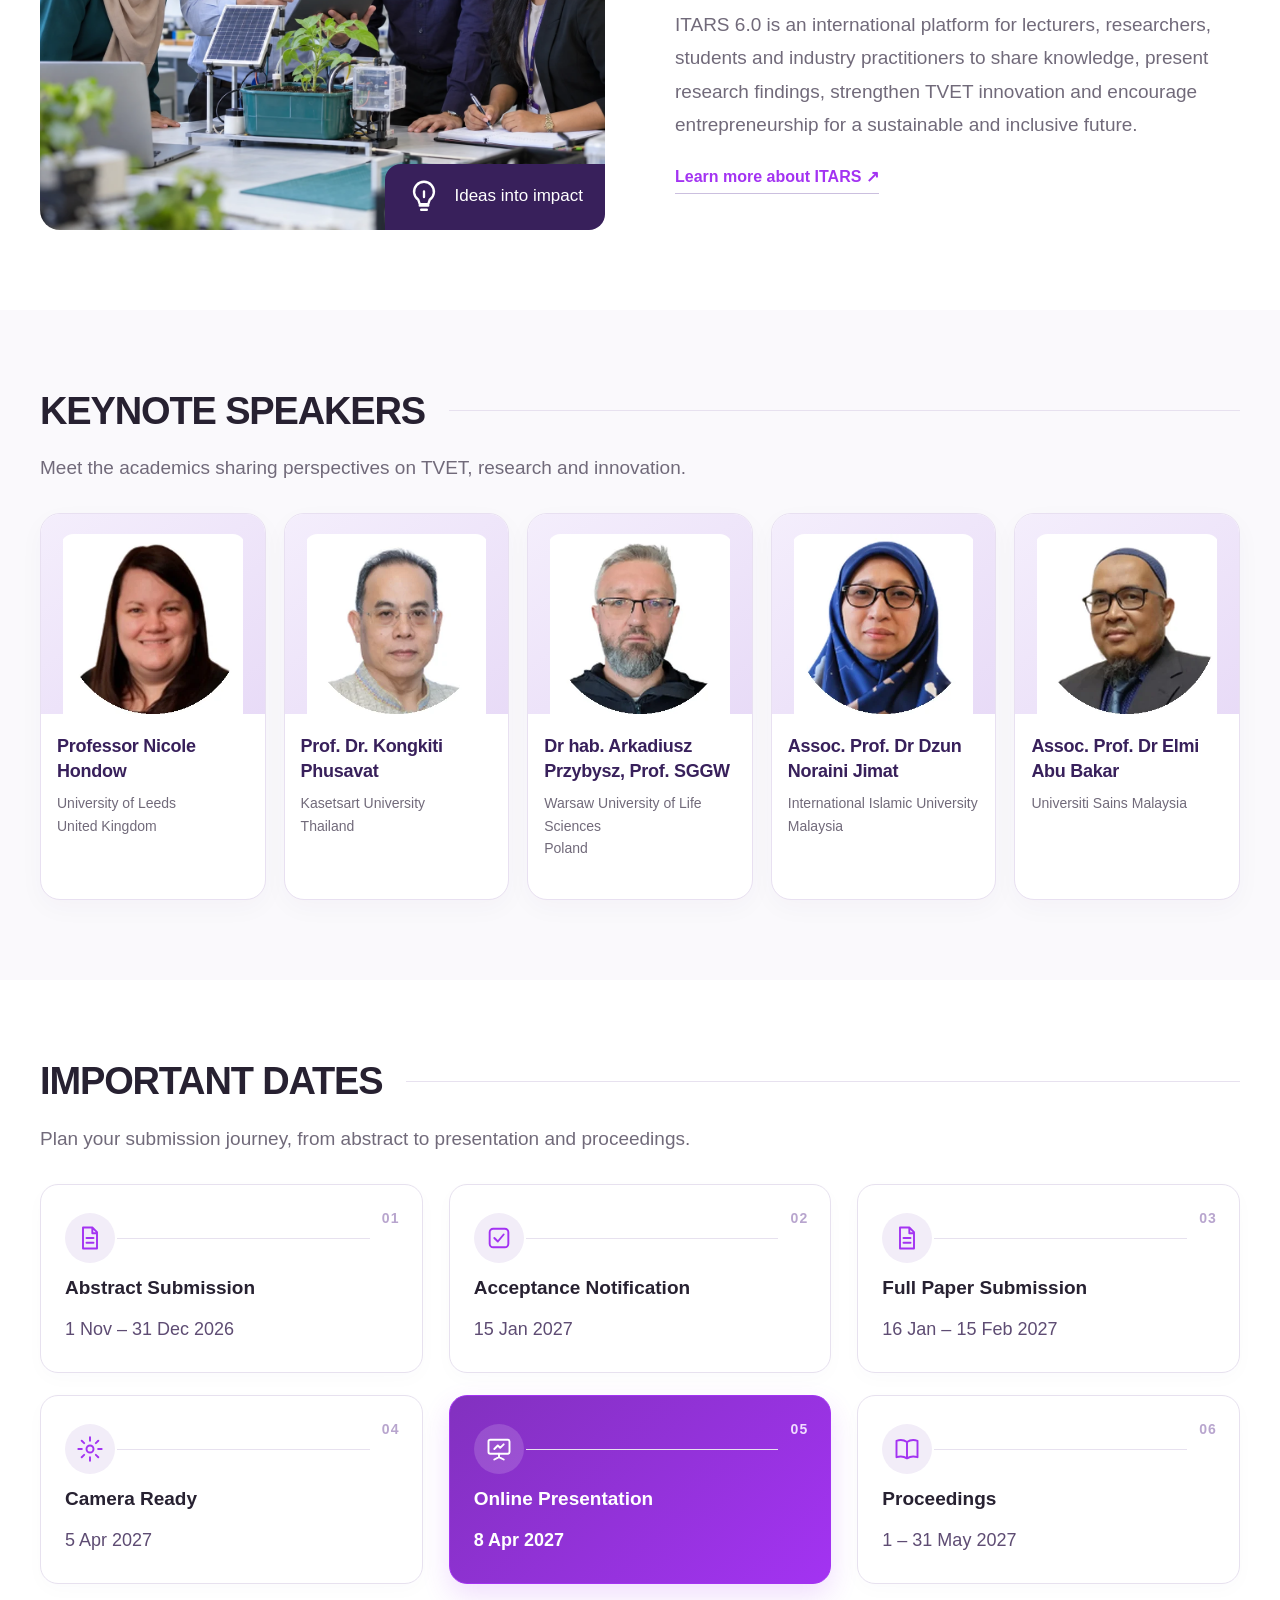
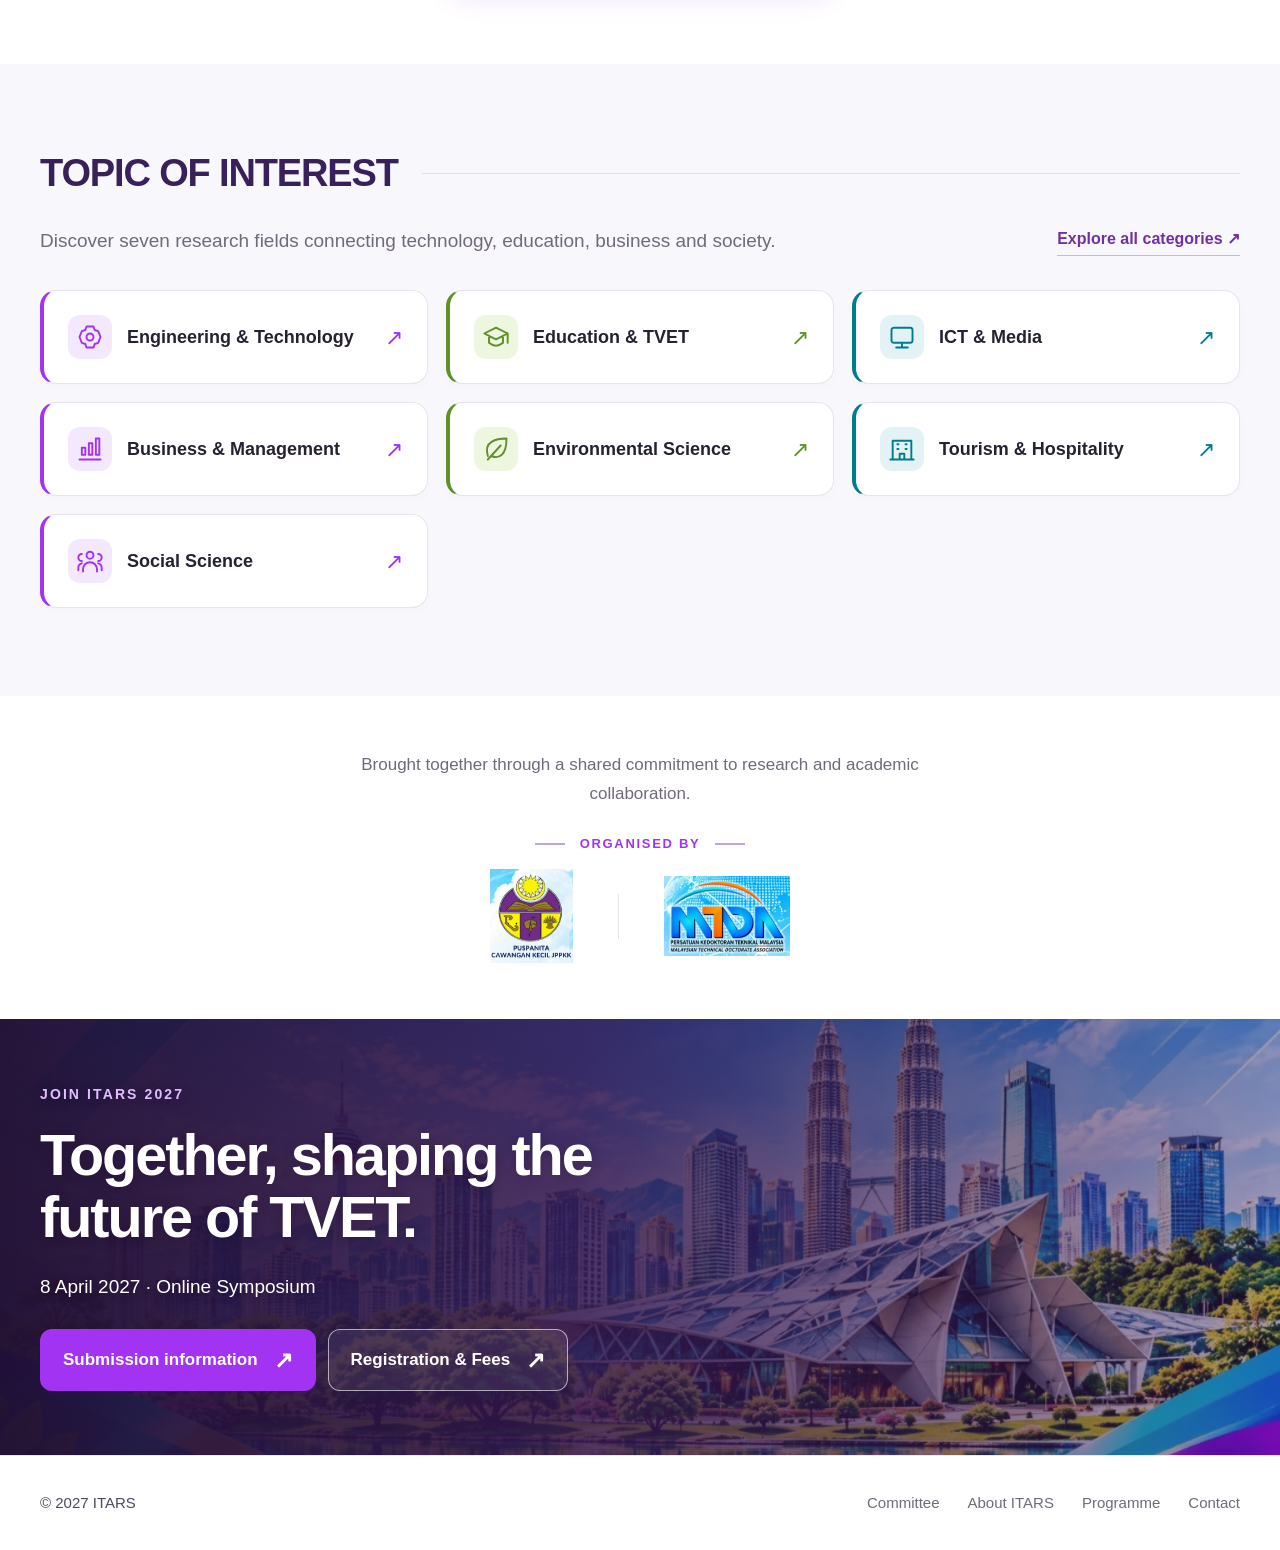
==== commit 2203b11e: "Add files via upload" ====
--- a/index.html
+++ b/index.html
@@ -158,7 +158,7 @@
 </main>
 
 <!-- ============ SHARED FOOTER ============ -->
-<footer class="site-footer"><div class="container footer-inner"><small>© 2027 ITARS</small><nav aria-label="Footer navigation"><a data-i18n="footabout" href="about.html" data-page-link>About ITARS</a><a data-i18n="footprogramme" href="programme.html" data-page-link>Programme</a><a data-i18n="footcontact" href="contact.html" data-page-link>Contact</a></nav></div></footer>
+<footer class="site-footer"><div class="container footer-inner"><small>© 2027 ITARS</small><nav aria-label="Footer navigation"><a href="committee.html" data-i18n="committee">Committee</a><a data-i18n="footabout" href="about.html" data-page-link>About ITARS</a><a data-i18n="footprogramme" href="programme.html" data-page-link>Programme</a><a data-i18n="footcontact" href="contact.html" data-page-link>Contact</a></nav></div></footer>
 
 <dialog id="page-dialog" aria-labelledby="dialog-title"><button class="dialog-close" type="button" aria-label="Close dialog">×</button><p class="eyebrow">ITARS 2027</p><h2 data-i18n="dialogtitle" id="dialog-title">This page is being prepared</h2><p><span data-i18n="dialogcopy">This first release contains the homepage. The selected section will have its own dedicated page. For event information, view the supplied poster or call the organisers.</span></p><div class="dialog-actions"><a class="button teal" href="assets/images/itars-poster.webp"><span data-i18n="viewposter">View event poster</span></a><a href="tel:+60127899131">Tuan Rozila · +60 12-789 9131</a><a href="tel:+60197607001">Dr. Khairunnisa · +60 19-760 7001</a></div></dialog>
 </body>
--- a/assets/css/style.css
+++ b/assets/css/style.css
@@ -109,3 +109,51 @@
 .hero{padding-top:84px;padding-bottom:100px}.hero .full-title{margin-bottom:28px}.hero .theme-panel{margin-bottom:28px}
 .welcome{padding:80px 0;background:#fff}.welcome-inner{max-width:1240px;display:grid;grid-template-columns:.9fr 1.1fr;gap:65px}.welcome h2{font-size:clamp(32px,3.1vw,44px);max-width:480px}.welcome-copy{border-left:1px solid #e7dced;padding-left:42px}.welcome p:not(.eyebrow){font-size:19px;line-height:1.75}.welcome .welcome-closing{font-size:18px;margin-bottom:0}.section-intro{max-width:760px;font-size:19px;line-height:1.65;margin:-8px 0 30px;color:#716a7a}.organiser-intro{text-align:center;max-width:660px;margin:0 auto 25px;font-size:17px}.fields .section-lead p{max-width:760px;line-height:1.65}.banner-head{margin-bottom:28px}
 @media(max-width:700px){.welcome{padding:48px 0}.welcome-inner{grid-template-columns:1fr;gap:15px}.welcome-copy{padding-left:0;border:0}.welcome h2{margin-bottom:12px}.welcome p:not(.eyebrow),.section-intro{font-size:18px}.hero{padding-top:80px;padding-bottom:70px}}
+
+.speakers-hero{position:relative;isolation:isolate;padding:90px 0;min-height:420px;background:#38205b;color:#fff;overflow:hidden}.speakers-hero:before{content:'';position:absolute;inset:0;z-index:-2;background:url('../images/speakers-hero.webp') center 40%/cover no-repeat}.speakers-hero:after{content:'';position:absolute;inset:0;z-index:-1;background:linear-gradient(90deg,#281440f5,#281440c9 45%,#28144022)}.speakers-hero h1{font-size:clamp(40px,5vw,68px);max-width:650px;margin:0 0 25px}.speakers-hero p:not(.eyebrow){max-width:620px;color:#fff;font-size:21px}.speakers-hero .eyebrow{color:#e3c6fa}.profile-intro{margin-bottom:40px}.profile-intro h2{margin-bottom:18px}.profiles{display:grid;gap:32px}.speaker-profile{display:grid;grid-template-columns:260px 1fr;gap:40px;border:1px solid #e8e0ef;border-radius:24px;padding:36px;background:#fff}.profile-portrait{align-self:start;background:linear-gradient(145deg,#f4e8fd,#e8ddf3);border-radius:18px;padding:24px 18px 0;overflow:hidden;position:relative}.profile-portrait img{width:100%;height:260px;object-fit:contain;object-position:bottom}.profile-country{display:block;background:#38205b;color:white;text-align:center;padding:10px;margin:0 -18px;font-size:14px;letter-spacing:.06em}.profile-content h2{font-size:32px;margin-bottom:14px}.profile-content .eyebrow{margin-bottom:14px}.profile-role{font-size:17px;color:#65546f}.profile-content>p:not(.eyebrow):not(.profile-role):not(.profile-tags){font-size:18px;line-height:1.8}.profile-content h3{font-size:16px;margin:25px 0 12px;letter-spacing:0}.profile-tags{padding:14px 18px;background:#f7f2fc;border-radius:12px;color:#71319f;font-size:16px;line-height:1.7}.profile-note{margin-top:35px;padding:24px;border-left:3px solid #a333f2;background:#faf7fd;color:#716a7a;font-size:16px}
+@media(max-width:700px){.speakers-hero{padding:65px 0;min-height:380px}.speakers-hero:after{background:linear-gradient(90deg,#281440ee,#28144099)}.speakers-hero p:not(.eyebrow){font-size:18px}.speaker-profile{grid-template-columns:1fr;padding:24px;gap:25px}.profile-portrait{width:min(100%,280px);margin:auto}.profile-content h2{font-size:28px}.profile-content .eyebrow{font-size:12px}}
+
+.categories-hero{position:relative;isolation:isolate;padding:85px 0;background:#38205b;overflow:hidden;color:#fff}.categories-hero:before{content:'';position:absolute;inset:0;z-index:-2;background:url('../images/papers-hero.webp') center/cover no-repeat}.categories-hero:after{content:'';position:absolute;inset:0;z-index:-1;background:linear-gradient(90deg,#281440f5,#281440b8 55%,#28144044)}.categories-hero h1{font-size:clamp(40px,5vw,68px);max-width:730px;margin:0 0 25px}.categories-hero p:not(.eyebrow){color:#fff;font-size:21px;max-width:680px}.categories-hero .eyebrow{color:#e1c6fa}.category-grid{display:grid;grid-template-columns:repeat(2,minmax(0,1fr));gap:25px}.category-card{--cat:#a333f2;padding:32px;border:1px solid #e7e0ee;border-top:4px solid var(--cat);border-radius:20px;background:#fff}.category-card:nth-child(3n+2){--cat:#618f28}.category-card:nth-child(3n){--cat:#007c91}.category-top{display:flex;justify-content:space-between;align-items:center;margin-bottom:25px;color:var(--cat)}.category-top .icon{width:42px;height:42px}.category-top span{font-size:14px;font-weight:700}.category-card h2{font-size:29px;margin-bottom:18px}.category-card p{font-size:18px}.category-card h3{font-size:15px;margin-top:26px;letter-spacing:0}.category-topics{font-size:16px!important;color:var(--cat);margin-bottom:0}.category-help{background:#f7f1fc;padding:36px;border-radius:20px;margin-top:40px}.category-help h2{font-size:32px}.category-help p{max-width:780px}.profile-note p{margin:12px 0 0}
+@media(max-width:700px){.category-grid{grid-template-columns:1fr}.category-card{padding:25px}.categories-hero{padding:60px 0}.categories-hero p:not(.eyebrow){font-size:18px}.category-help{padding:26px}}
+
+.inner-hero{position:relative;isolation:isolate;background:#38205b;padding:85px 0;color:#fff;overflow:hidden}.inner-hero:before{content:'';position:absolute;inset:0;z-index:-2;background-position:center;background-size:cover}.fees-hero:before{background-image:url('../images/registration-hero.webp')}.programme-hero:before{background-image:url('../images/programme-hero.webp')}.inner-hero:after{content:'';position:absolute;inset:0;z-index:-1;background:linear-gradient(90deg,#281440f5,#281440b8 55%,#28144033)}.inner-hero h1{font-size:clamp(40px,5vw,66px);max-width:700px;margin:0 0 24px}.inner-hero p:not(.eyebrow){font-size:21px;max-width:650px;color:#fff}.inner-hero .eyebrow{color:#e6c8fc}.fee-grid{display:grid;grid-template-columns:1.2fr 1fr;gap:28px;align-items:start}.fee-panel{padding:36px;border:1px solid #e7deef;border-radius:22px;background:#fff;box-shadow:0 10px 35px #38205b06}.fee-panel h2{font-size:34px;margin-bottom:15px}.fee-panel>p{font-size:18px}.participant-panel{background:#f8f4fc}.fee-row{display:flex;justify-content:space-between;gap:20px;padding:20px 0;border-top:1px solid #e7deef;align-items:center}.fee-row strong{font-size:28px;color:#71319f;white-space:nowrap}.fee-sub{padding:10px 0 20px;border-top:0;color:#716a7a}.fee-sub strong{font-size:21px}.fee-small{font-size:15px!important;line-height:1.7;margin-top:24px}.soft-section{background:#faf8fd}.registration-steps,.programme-cards{display:grid;grid-template-columns:repeat(3,1fr);gap:24px}.registration-steps article,.programme-cards article{background:#fff;border:1px solid #e7deef;border-radius:18px;padding:28px}.registration-steps article>span{font-size:26px;font-weight:750;color:#a333f2}.registration-steps h3,.programme-cards h3{font-size:24px;margin:20px 0 16px}.registration-steps p,.programme-cards p{font-size:18px}.enquiry-panel{border:1px solid #e7deef;border-radius:22px;padding:38px;background:#f8f4fc}.enquiry-panel h2{font-size:34px}.contact-links{display:flex;gap:20px;flex-wrap:wrap;margin-top:28px}.contact-links a{display:flex;flex-direction:column;gap:8px;flex:1;min-width:230px;padding:22px;background:#fff;border-radius:14px;font-size:16px}.contact-links strong{font-size:22px;color:#71319f}.programme-summary{display:flex;gap:35px;padding:30px 0;border-bottom:1px solid #e7deef}.programme-summary>div{flex:1;display:flex;flex-direction:column;gap:6px}.programme-summary strong{font-size:25px;color:#38205b}.programme-summary span{font-size:17px;color:#716a7a}.schedule-notice{display:flex;gap:28px;padding:36px;border:1px solid #dcc6ef;background:#f8f2fe;border-radius:20px}.schedule-notice>.icon{width:50px;height:50px;color:#a333f2}.schedule-notice h2{font-size:34px}.schedule-notice p{margin:0;max-width:840px;font-size:19px}
+@media(max-width:700px){.inner-hero{padding:60px 0}.inner-hero p:not(.eyebrow){font-size:18px}.fee-grid,.registration-steps,.programme-cards{grid-template-columns:1fr}.fee-panel{padding:25px}.fee-row strong{font-size:25px}.fee-sub strong{font-size:21px}.enquiry-panel{padding:26px}.contact-links{display:grid}.contact-links a{min-width:0}.programme-summary{flex-direction:column;gap:22px}.schedule-notice{padding:25px;flex-direction:column}.schedule-notice h2{font-size:29px}}
+
+/* A shared visual rhythm for the inner pages. */
+.inner-hero,.speakers-hero,.categories-hero{min-height:420px;display:flex;align-items:center}.inner-hero:after,.speakers-hero:after,.categories-hero:after{background:linear-gradient(90deg,#281440f5,#38205bc9 50%,#28144022)}
+.contact-hero:before{background-image:url('../images/contact-hero.webp');background-position:center 42%}
+.people-contact-grid{display:grid;grid-template-columns:1fr 1fr;gap:28px}.person-contact{position:relative;overflow:hidden;border:1px solid #e4d6ee;border-top:4px solid #a333f2;border-radius:24px;padding:35px;background:linear-gradient(145deg,#fff,#f8f2fd);display:flex;align-items:flex-start;flex-direction:column}.person-contact:nth-child(2){border-top-color:#007c91;background:linear-gradient(145deg,#fff,#f0f9fa)}.person-contact>.icon{width:58px;height:58px;padding:12px;background:#f0e1fb;border-radius:16px;color:#8824d0;margin-bottom:24px}.person-contact:nth-child(2)>.icon{color:#007c91;background:#e0f0f2}.person-contact h2{font-size:32px;margin-bottom:12px}.contact-number{font-size:clamp(22px,2.5vw,32px);font-weight:700;color:#38205b;white-space:nowrap;margin-bottom:28px}.contact-heading p{margin-bottom:32px}.contact-disclaimer{font-size:15px;color:#716a7a;max-width:950px;margin-top:24px}.route-grid{display:grid;grid-template-columns:repeat(3,1fr);gap:24px}.route-card{position:relative;background:#fff;border:1px solid #e7e0ee;border-radius:20px;padding:30px;transition:transform .2s,box-shadow .2s}.route-card:hover{transform:translateY(-4px);box-shadow:0 10px 30px #38205b0d}.route-card>.icon{width:44px;height:44px;color:#a333f2;margin-bottom:25px}.route-card:nth-child(2)>.icon{color:#618f28}.route-card:nth-child(3)>.icon{color:#007c91}.route-card h3{font-size:24px}.route-card p{font-size:18px}.route-card>span{font-size:25px;color:#71319f}.help-feature{display:flex;gap:32px;align-items:flex-start;padding:40px;border-radius:24px;background:#f4f7ed;border:1px solid #dce9c9}.help-feature>.icon{width:55px;height:55px;color:#618f28}.help-feature h2{font-size:34px}.help-feature p{margin:0;max-width:850px}.contact-event{background:#38205b;color:#fff;padding:30px 0}.contact-event>.container{display:flex;gap:20px;align-items:center}.contact-event .icon{color:#d7b7f3}.contact-event strong{font-size:22px}
+.fee-panel{border-top:4px solid #a333f2}.participant-panel{border-top-color:#007c91}.participant-panel .fee-row strong{color:#007c91}.registration-steps article:nth-child(2)>span{color:#007c91}.registration-steps article:nth-child(3)>span{color:#618f28}.programme-cards article{border-top:4px solid #a333f2}.programme-cards article:nth-child(2){border-top-color:#007c91}.programme-cards article:nth-child(3){border-top-color:#8bc34a}.schedule-notice{box-shadow:0 12px 30px #38205b06}
+@media(max-width:700px){.people-contact-grid,.route-grid{grid-template-columns:1fr}.person-contact{padding:28px}.help-feature{padding:26px;flex-direction:column;gap:20px}.help-feature h2{font-size:29px}.contact-event strong{font-size:18px}.inner-hero,.speakers-hero,.categories-hero{min-height:360px}}
+
+/* Unified inner-page visual system, aligned with Home and About. */
+.inner-page{background:#fff}
+.inner-page main>section:first-child{min-height:460px;padding:58px 0 72px;border-bottom:0}
+.inner-page main>section:first-child h1{font-size:clamp(42px,4.8vw,66px);font-weight:800;line-height:1.08;letter-spacing:-.04em;max-width:720px;color:#fff}
+.inner-page main>section:first-child p:not(.eyebrow){font-size:20px;line-height:1.7;max-width:670px;color:#f4eefa}
+.inner-page main>section:first-child:after{background:linear-gradient(90deg,#281440f5 0%,#38205bd9 40%,#38205b66 68%,#38205b15 100%)}
+.page-breadcrumb{display:flex;align-items:center;gap:12px;font-size:14px;color:#eadcf4;margin-bottom:35px;flex-wrap:wrap}.page-breadcrumb a{text-decoration:underline;text-underline-offset:4px}.page-breadcrumb>span:last-child{color:#fff}
+.hero-section-label{display:flex;align-items:center;gap:12px;color:#e5c6fa}.hero-section-label>.icon{width:26px;height:26px}
+.inner-page .section{padding:76px 0}.inner-page .section h2{color:#38205b;letter-spacing:-.03em}.inner-page .cta h2{color:#fff}
+.inner-page .soft-section{background:#f8f6fb}.inner-page .section-intro{font-size:19px;line-height:1.75;max-width:850px}
+.inner-page .speaker-profile,.inner-page .category-card,.inner-page .fee-panel,.inner-page .person-contact{box-shadow:0 12px 34px #38205b06}
+.speaker-profile{background:linear-gradient(110deg,#faf7fd 0%,#fff 32%);border-radius:24px}.profile-content h2{font-size:32px}.profile-content h3{display:flex;align-items:center;gap:12px}.profile-content h3:before{content:'';width:22px;height:3px;background:#a333f2}.profile-portrait{border:1px solid #e5d9f1}.speaker-directory{background:#f8f4fc;padding:25px 28px;border-radius:18px;margin-bottom:34px}.speaker-directory p{font-size:16px;margin-bottom:18px}.speaker-directory nav{display:flex;gap:10px;flex-wrap:wrap}.speaker-directory a{font-size:15px;font-weight:650;background:#fff;border:1px solid #e5d9ee;border-radius:9px;padding:10px 14px;color:#71319f}.speaker-directory a:hover{border-color:#a333f2}.speaker-profile{scroll-margin-top:calc(var(--header-height) + 22px)}
+.category-card{position:relative;padding:34px;background:linear-gradient(160deg,#fff,#fcfaff)}.category-card h2{font-size:28px}.category-top{padding-bottom:20px;border-bottom:1px solid #eee7f3}.category-top>.icon{width:54px;height:54px;background:#f6effb;padding:10px;border-radius:15px}.category-card:nth-child(3n+2) .category-top>.icon{background:#f0f6e6}.category-card:nth-child(3n) .category-top>.icon{background:#e9f5f6}.category-topics{padding:14px 16px;border-radius:12px;background:#f7f4fa}
+.fee-panel h2{display:flex;align-items:center;gap:14px}.fee-panel h2:before{content:'';width:10px;height:32px;border-radius:6px;background:#a333f2}.participant-panel h2:before{background:#007c91}.fee-panel .fee-row{min-height:78px}.fee-panel .fee-sub{min-height:58px}.registration-steps .icon,.programme-cards .icon{width:46px;height:46px;color:#a333f2;padding:9px;background:#f4eafa;border-radius:13px}.registration-steps article:nth-child(2) .icon,.programme-cards article:nth-child(2) .icon{color:#007c91;background:#e8f5f6}.registration-steps article:nth-child(3) .icon,.programme-cards article:nth-child(3) .icon{color:#618f28;background:#f0f6e7}.registration-steps article>span{display:block;font-size:14px;margin-top:18px;letter-spacing:.1em}
+.programme-summary{position:relative;margin-top:-30px;background:#fff;box-shadow:0 12px 30px #38205b0a;border:1px solid #e7e0ee;border-radius:18px;padding:28px 35px;z-index:2}.programme-summary>div+div{border-left:1px solid #e8dfee;padding-left:35px}.schedule-notice{border-left:4px solid #a333f2;background:linear-gradient(115deg,#f6effc,#fff)}
+.enquiry-panel{background:linear-gradient(115deg,#f8f2fc,#f4f9f9)}.contact-heading{max-width:800px}.contact-number{letter-spacing:-.025em}.contact-links a{border:1px solid #e9e0ef}.profile-note{border-radius:0 14px 14px 0;font-size:16px;line-height:1.8}
+@media(max-width:700px){.inner-page main>section:first-child{min-height:420px;padding:38px 0 55px}.inner-page main>section:first-child h1{font-size:42px}.inner-page main>section:first-child p:not(.eyebrow){font-size:18px}.inner-page main>section:first-child:after{background:linear-gradient(90deg,#281440ed,#38205bc9 65%,#38205b88)}.page-breadcrumb{font-size:13px;margin-bottom:28px}.inner-page .section{padding:48px 0}.speaker-profile{padding:24px}.profile-content h2{font-size:28px}.speaker-directory{padding:22px}.speaker-directory nav{display:grid;grid-template-columns:1fr;width:100%}.speaker-directory a{display:flex;justify-content:space-between}.category-card{padding:26px}.category-card h2{font-size:27px}.programme-summary{padding:24px;gap:22px}.programme-summary>div+div{border-left:0;padding-left:0;border-top:1px solid #e8dfee;padding-top:20px}}
+
+.submission-hero:before{background-image:url('../images/papers-hero.webp')}.menu-toggle{align-items:center;gap:8px;font-size:14px;font-weight:700}.menu-toggle span{display:inline}
+@media(max-width:1050px){.nav-inner{display:flex;flex-wrap:nowrap;gap:12px}.nav-actions{margin-left:auto}.menu-toggle{display:inline-flex;min-height:44px;padding:8px 12px}.main-nav{display:none!important}.main-nav.is-open{display:grid!important;position:absolute;top:100%;left:0;right:0;width:100%;grid-template-columns:repeat(2,minmax(0,1fr));padding:18px 24px;gap:8px;background:#fff;box-shadow:0 14px 24px #38205b14;border-bottom:1px solid #e7deef;overflow:visible}.main-nav a{background:#f7f2fc;border-radius:8px;padding:13px;font-size:16px}.nav-actions{gap:10px}}
+@media(max-width:600px){.menu-toggle .icon{width:22px;height:22px}.menu-toggle{padding:8px 10px}.brand img{width:84px}.nav-register{font-size:14px}.nav-shell .container{width:calc(100% - 32px)}}
+
+/* Explicit image elements avoid hidden CSS-only hero layers. */
+.has-explicit-hero{position:relative;isolation:isolate;overflow:hidden;background:#38205b}
+.has-explicit-hero:before{display:none!important}
+.has-explicit-hero>.page-hero-image{position:absolute;inset:0;width:100%;height:100%;object-fit:cover;object-position:center;z-index:0;display:block;opacity:1}
+.has-explicit-hero:after{z-index:1!important;pointer-events:none}
+.has-explicit-hero>.container{position:relative;z-index:2}
+@media(max-width:700px){.has-explicit-hero>.page-hero-image{object-position:60% center}}
+
+.payment-panel{padding:30px;background:#fff;border:1px solid #e6d9ee;border-radius:20px;margin:28px 0}.payment-panel dl{display:grid;grid-template-columns:180px 1fr;gap:18px;margin:25px 0 0}.payment-panel dt{font-weight:700;color:#71319f}.payment-panel dd{margin:0;overflow-wrap:anywhere}.profile-note code{display:inline-block;background:#eee1f8;padding:10px 16px;border-radius:8px;font-size:18px;color:#38205b}@media(max-width:600px){.payment-panel{padding:24px}.payment-panel dl{grid-template-columns:1fr;gap:8px}.payment-panel dd{margin-bottom:15px}}
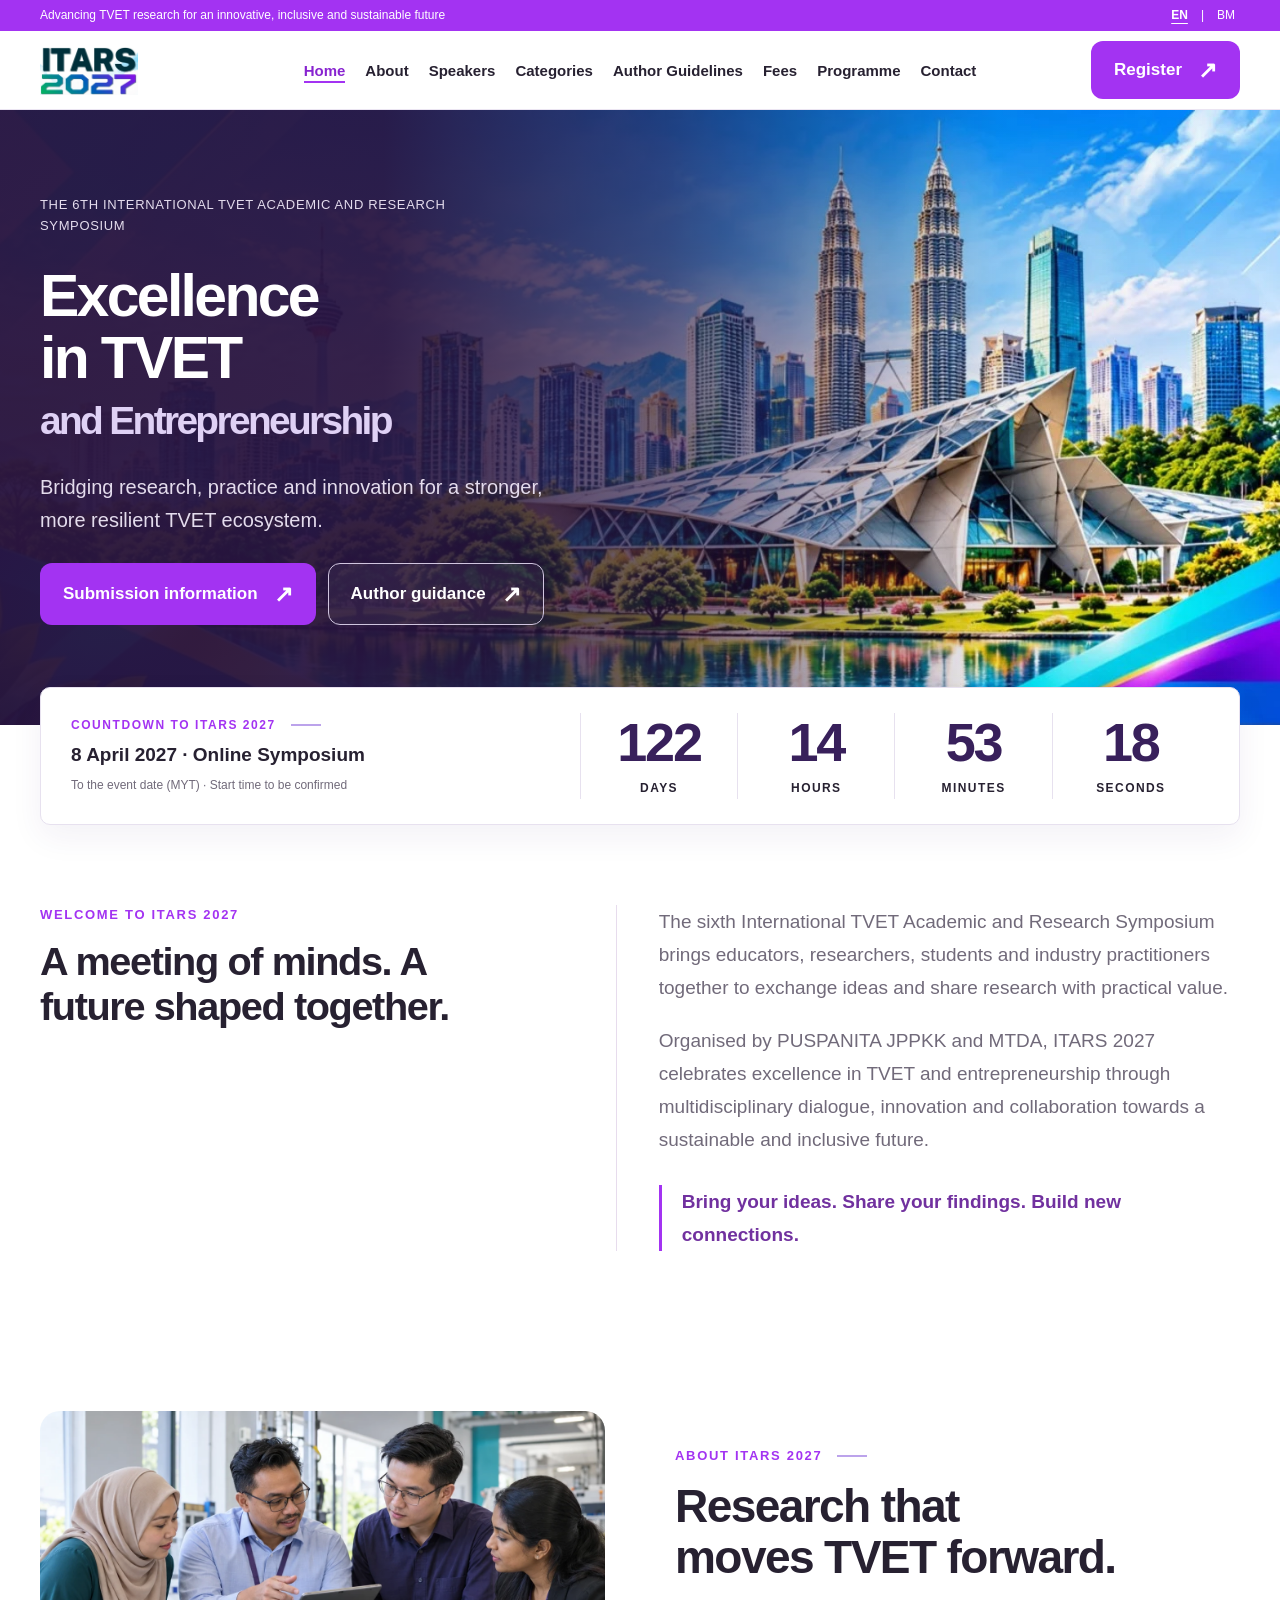
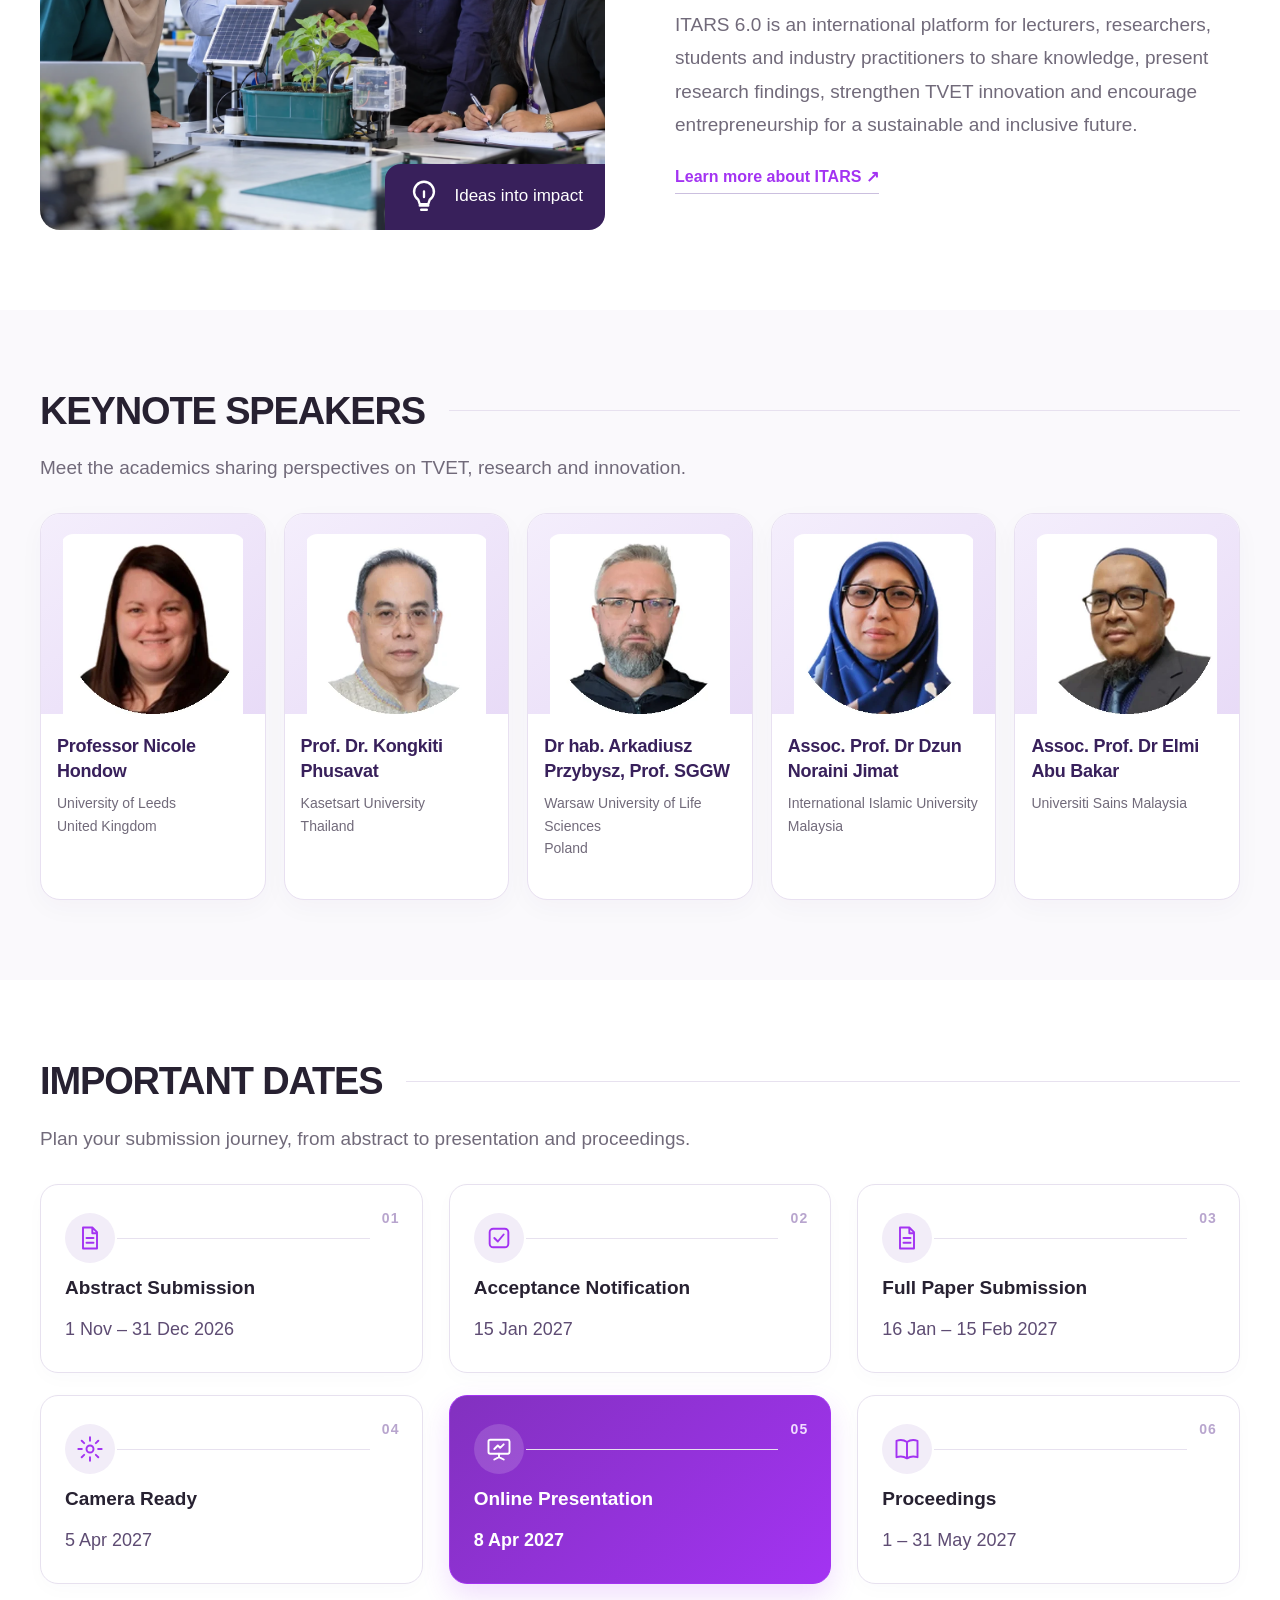
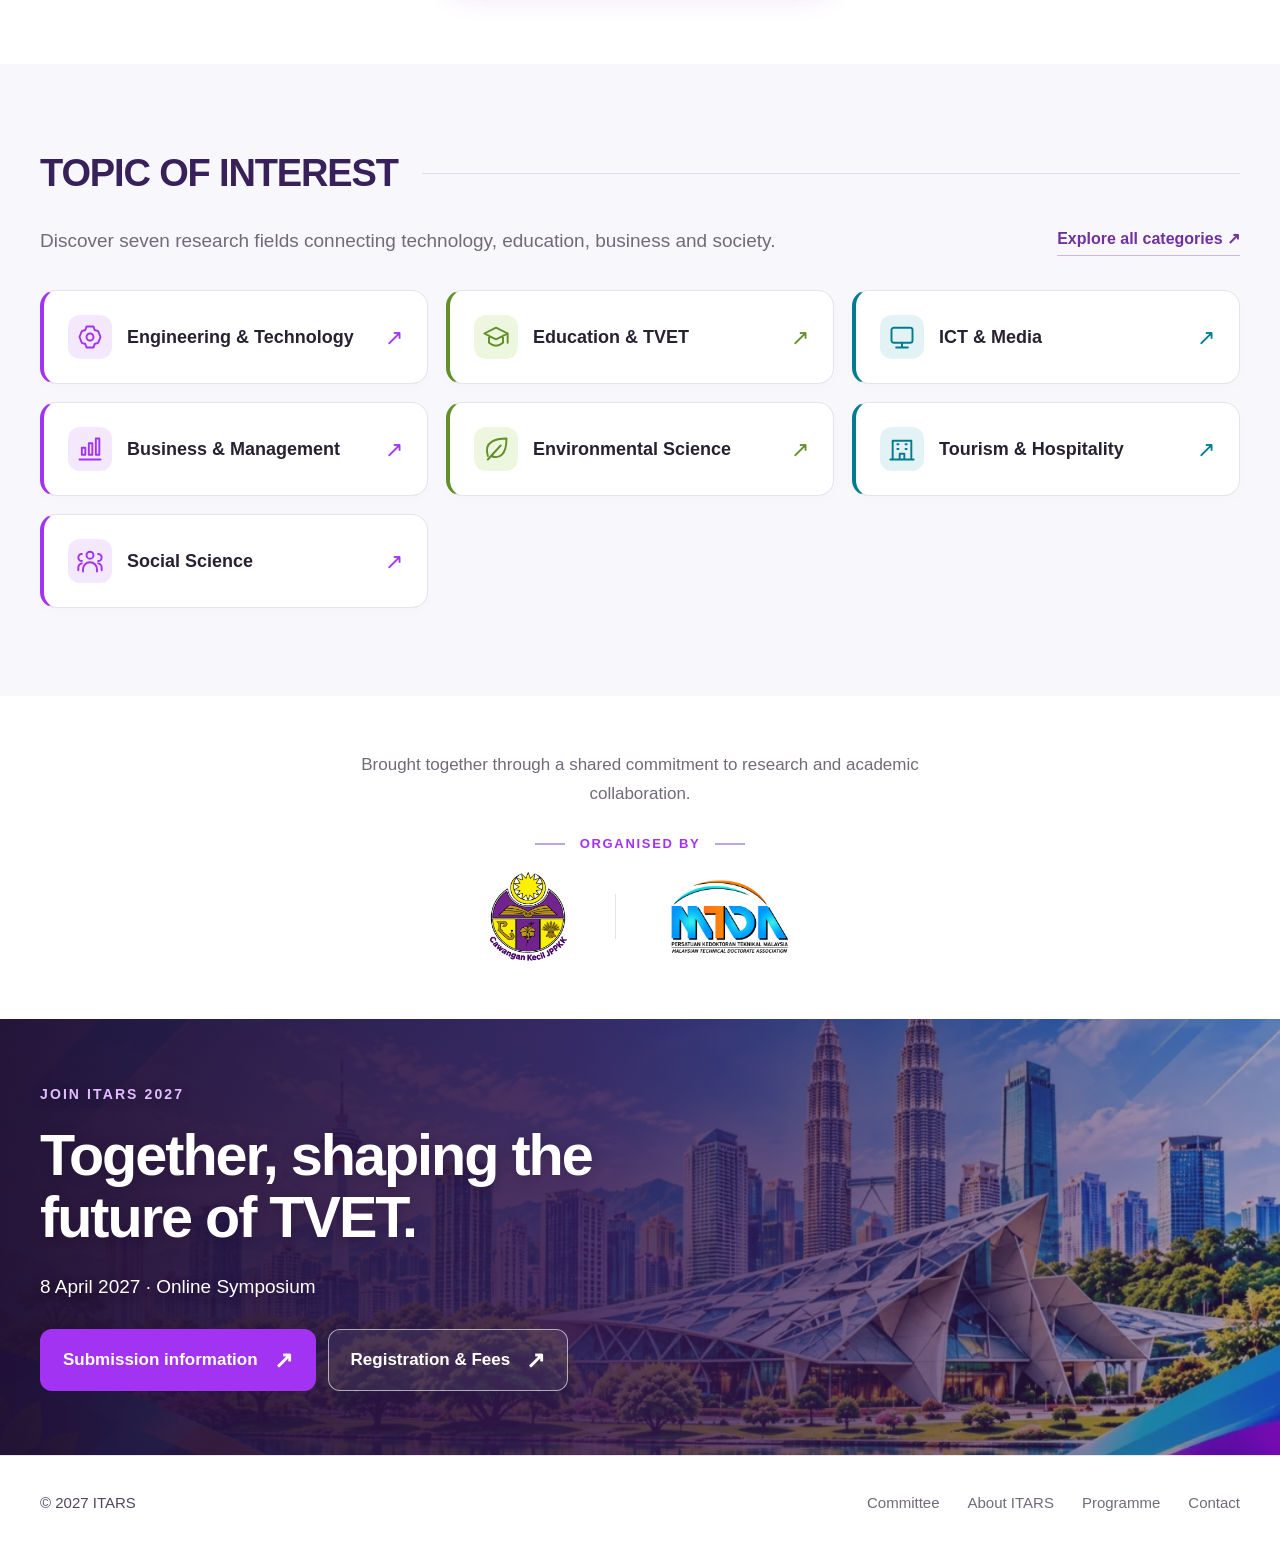
==== commit 9963a19b: "Add files via upload" ====
--- a/index.html
+++ b/index.html
@@ -27,12 +27,13 @@
       <a data-i18n="navabout" href="about.html" data-page-link>About</a>
       <a data-i18n="navspeakers" href="speakers.html" data-page-link>Speakers</a>
       <a data-i18n="navpapers" href="categories.html" data-page-link>Categories</a>
+      <a data-i18n="navauthors" href="submission.html" data-page-link>Author Guidelines</a>
       <a data-i18n="navfees" href="registration.html" data-page-link>Fees</a>
       <a data-i18n="navprogramme" href="programme.html" data-page-link>Programme</a>
       <a data-i18n="navcontact" href="contact.html" data-page-link>Contact</a>
     </nav>
     <div class="nav-actions">
-      <a data-i18n="register" href="registration.html" class="button teal nav-register" data-page-link>Register</a>
+      <a data-i18n="register" href="https://cmt3.research.microsoft.com/User/Login?ReturnUrl=%2FITARS2026" class="button teal nav-register" target="_blank" rel="noopener">Register</a>
       <button class="menu-toggle" type="button" aria-controls="main-nav" aria-expanded="false" aria-label="Open menu"><svg class="icon" aria-hidden="true"><use href="#menu"></use></svg><span data-i18n="menutext">Menu</span></button>
     </div>
   </div></div>
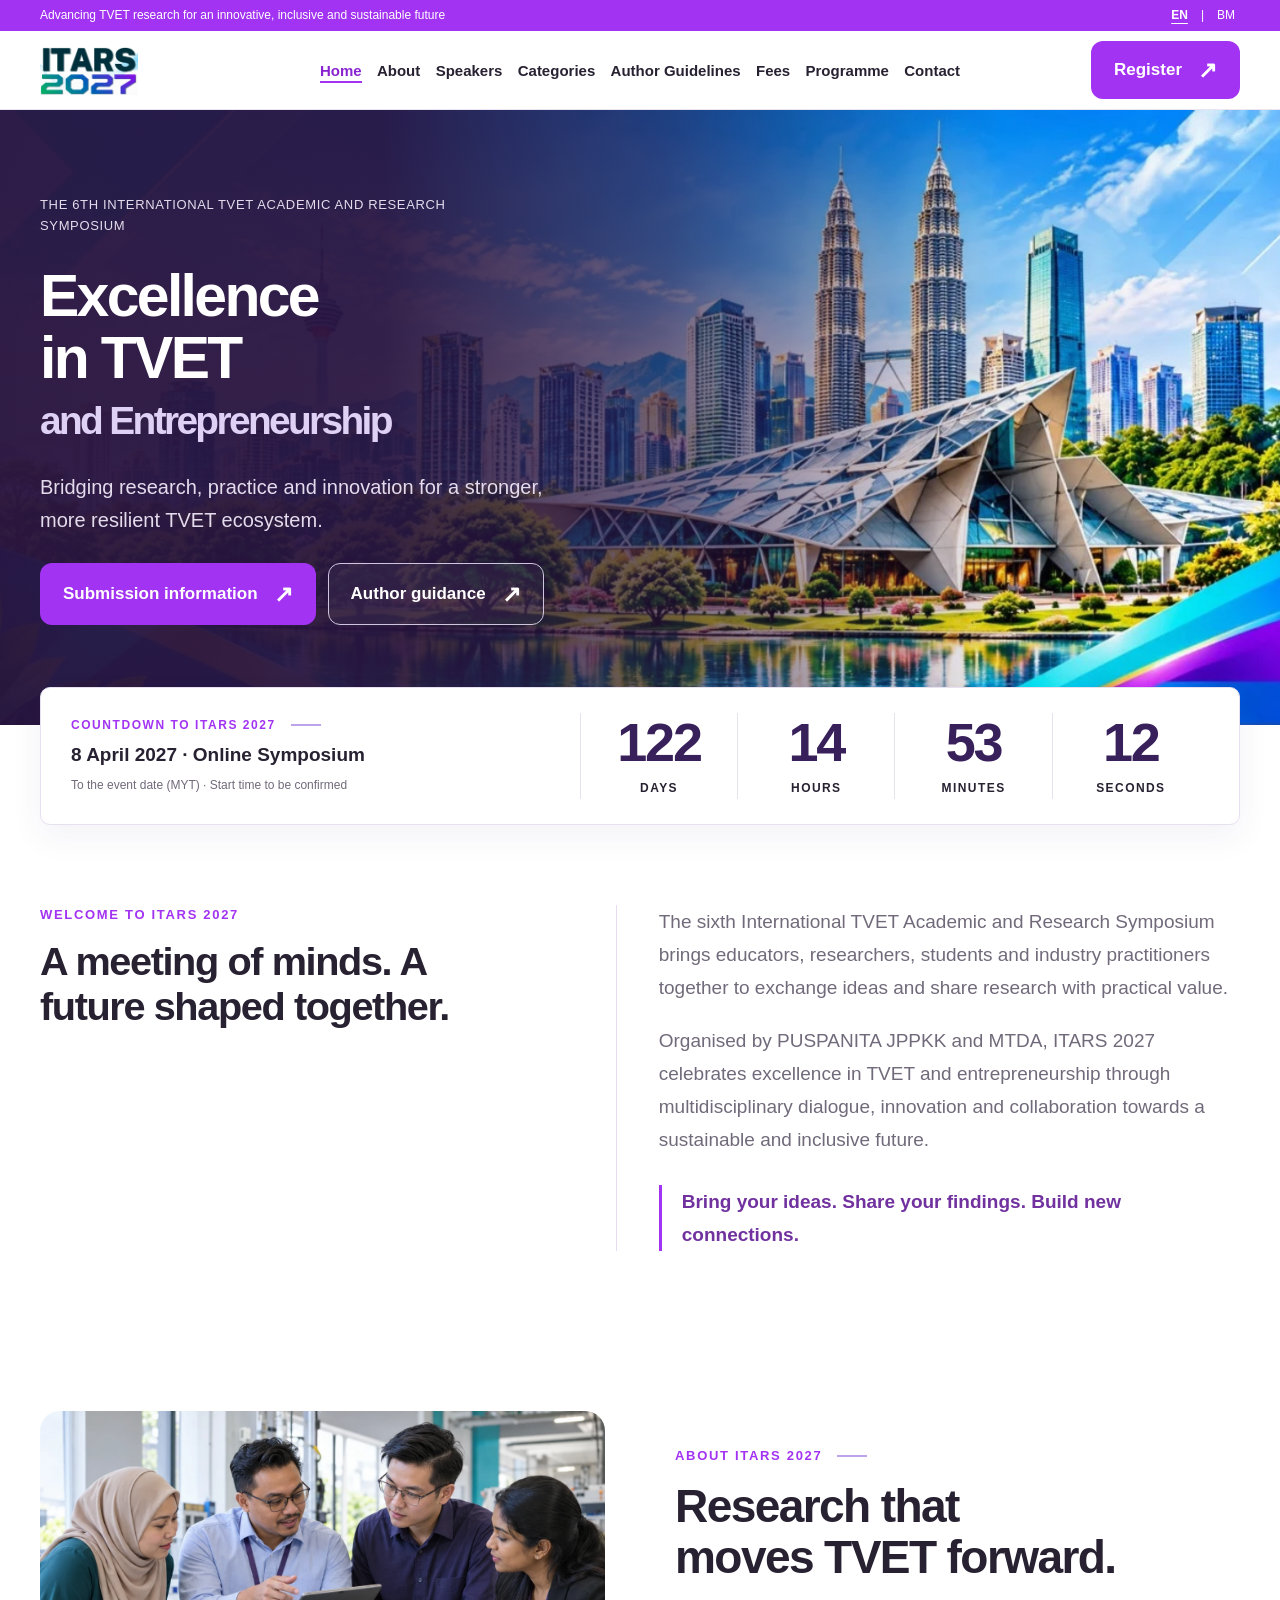
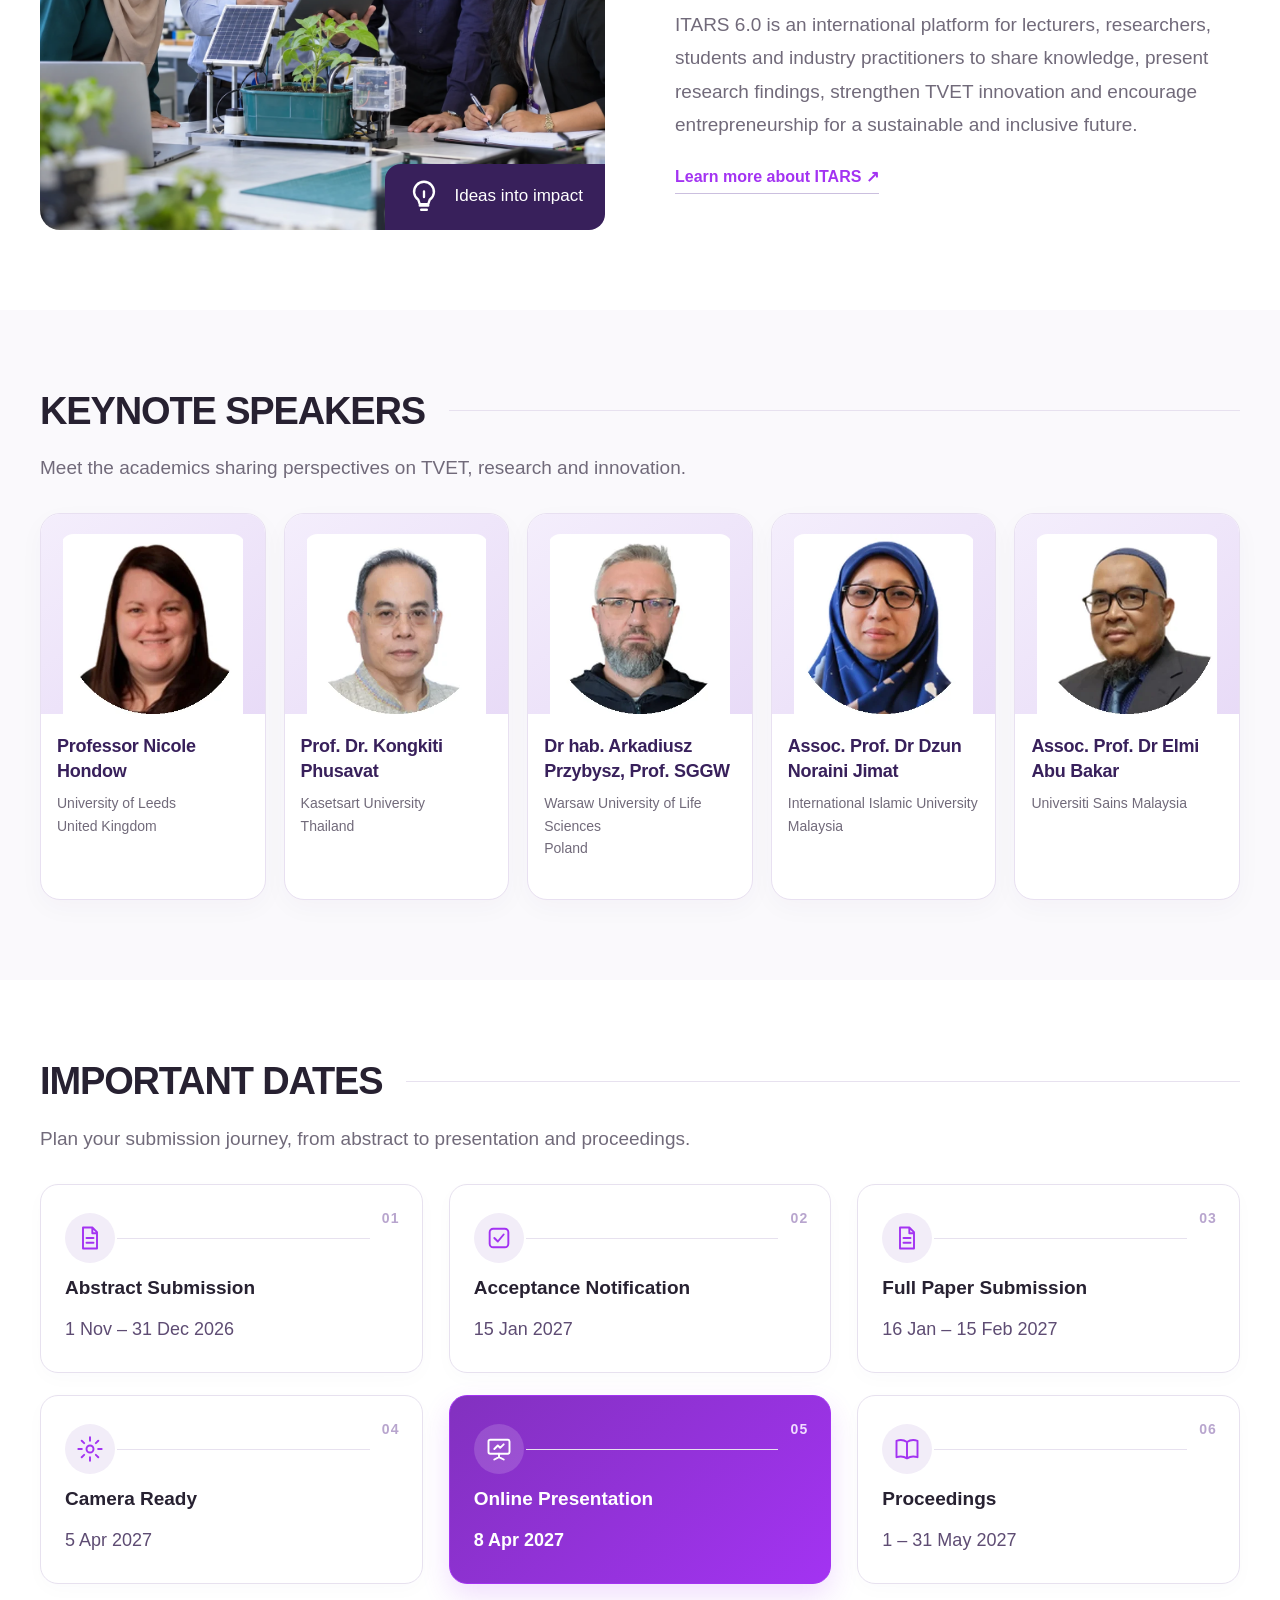
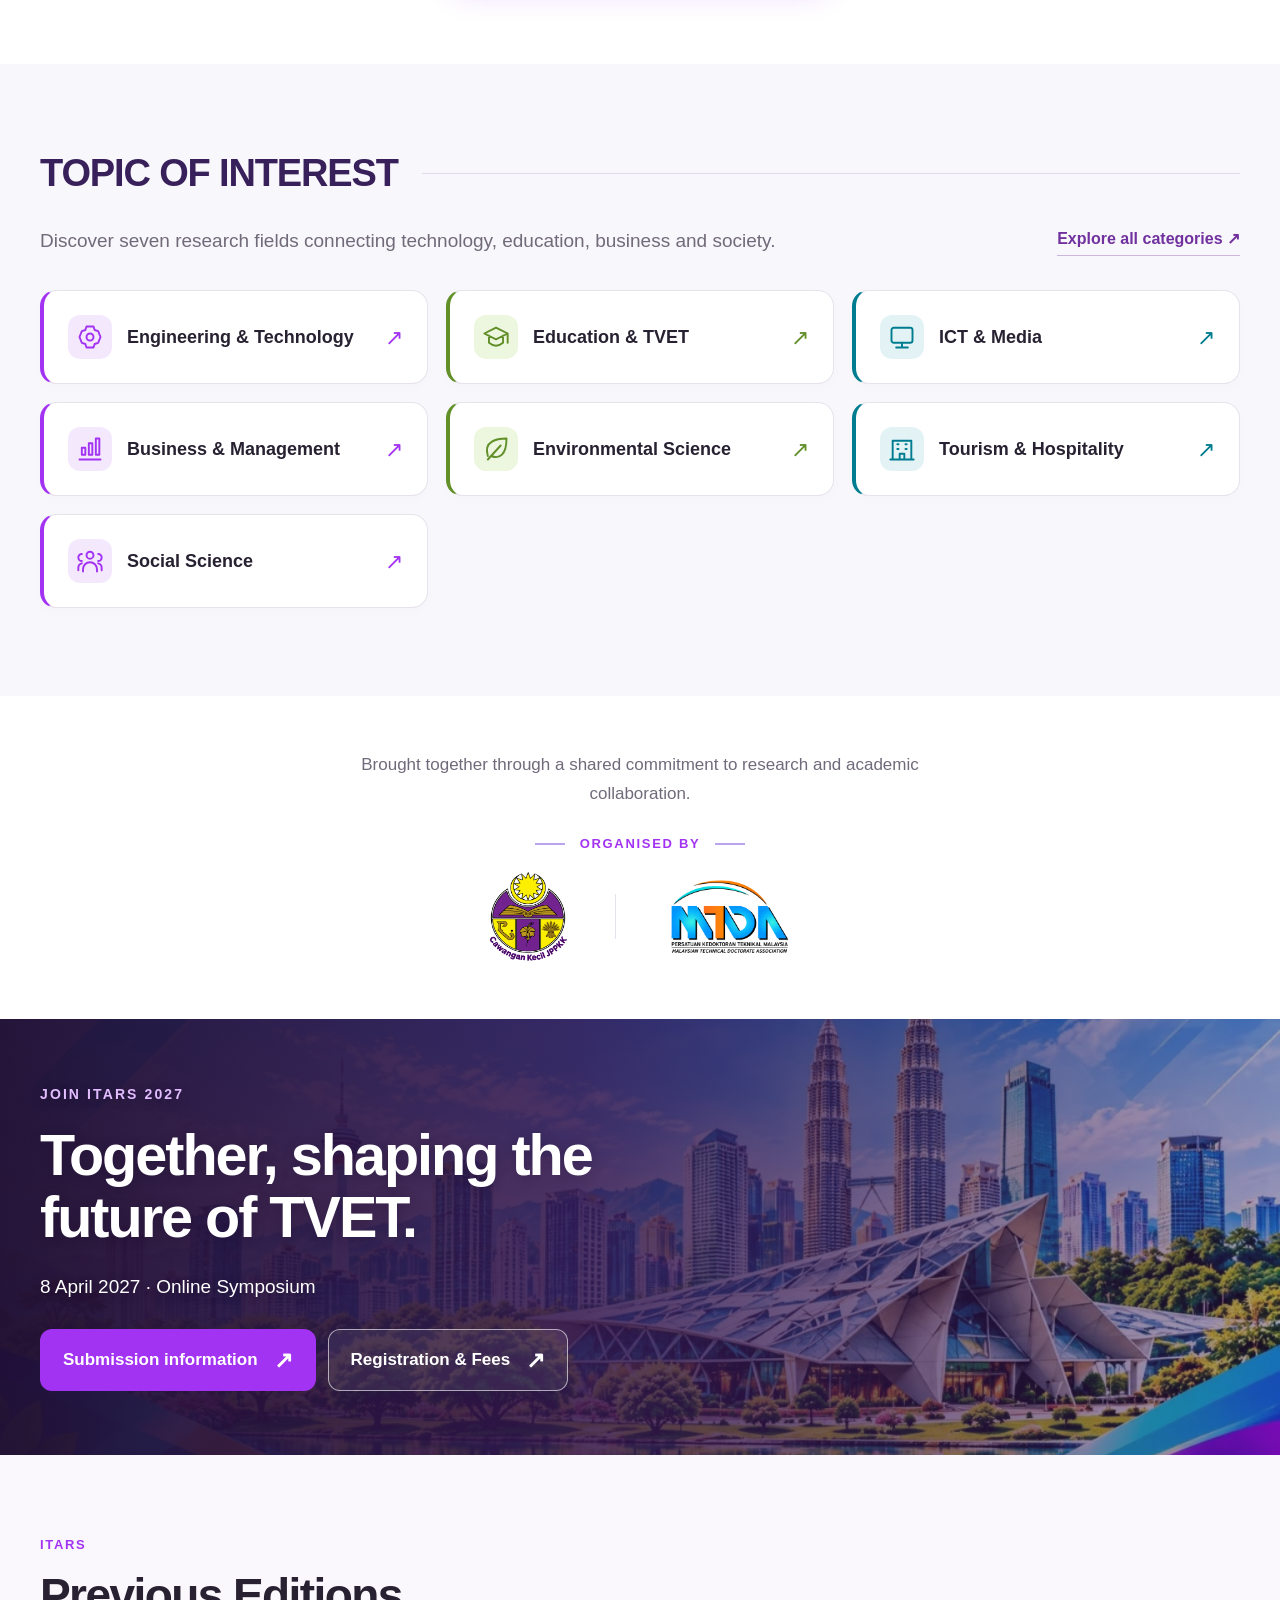
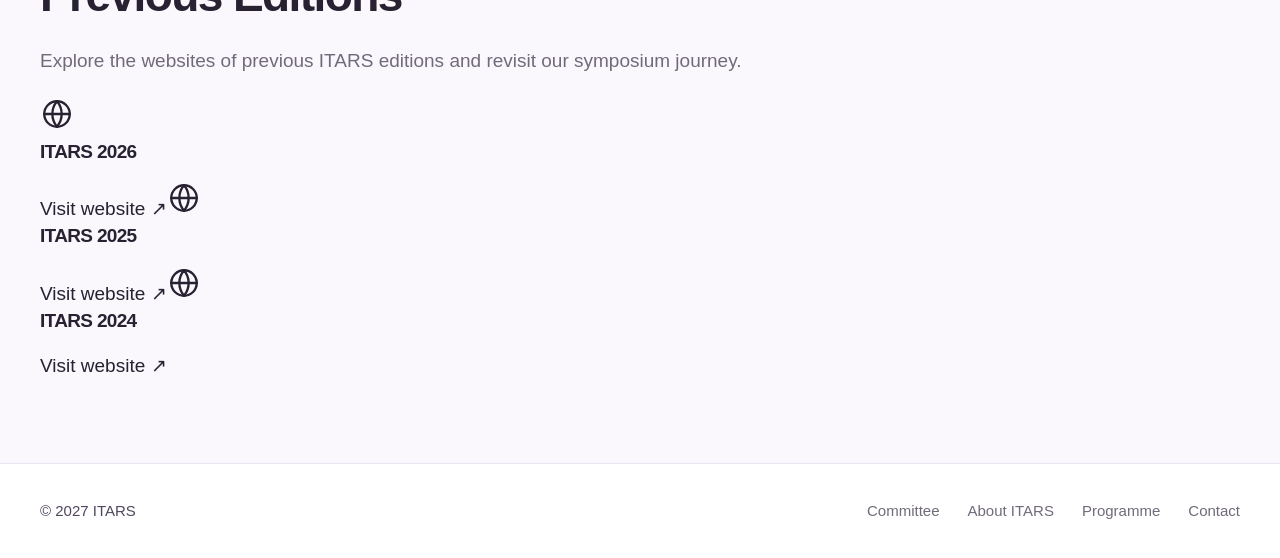
==== commit a0cd1334: "Add files via upload" ====
--- a/index.html
+++ b/index.html
@@ -156,7 +156,7 @@
   </div>
 </section>
 <noscript><p style="padding:20px">Enable JavaScript for the live countdown, language switch and temporary page notices. Other pages are being prepared.</p></noscript>
-</main>
+<section class="section soft-section previous-editions" id="previous-editions"><div class="container"><p class="eyebrow">ITARS</p><h2 data-i18n="previouseditions">Previous Editions</h2><p data-i18n="previousintro">Explore the websites of previous ITARS editions and revisit our symposium journey.</p><div class="edition-grid"><a class="edition-card" href="https://www.itars2026.com/home" target="_blank" rel="noopener" aria-label="ITARS 2026"><svg class="icon" aria-hidden="true"><use href="#globe"></use></svg><h3>ITARS 2026</h3><span data-i18n="visitedition">Visit website</span><span aria-hidden="true"> ↗</span></a><a class="edition-card" href="https://sites.google.com/view/itars2025/home" target="_blank" rel="noopener" aria-label="ITARS 2025"><svg class="icon" aria-hidden="true"><use href="#globe"></use></svg><h3>ITARS 2025</h3><span data-i18n="visitedition">Visit website</span><span aria-hidden="true"> ↗</span></a><a class="edition-card" href="https://sites.google.com/view/itars2024official/home" target="_blank" rel="noopener" aria-label="ITARS 2024"><svg class="icon" aria-hidden="true"><use href="#globe"></use></svg><h3>ITARS 2024</h3><span data-i18n="visitedition">Visit website</span><span aria-hidden="true"> ↗</span></a></div></div></section></main>
 
 <!-- ============ SHARED FOOTER ============ -->
 <footer class="site-footer"><div class="container footer-inner"><small>© 2027 ITARS</small><nav aria-label="Footer navigation"><a href="committee.html" data-i18n="committee">Committee</a><a data-i18n="footabout" href="about.html" data-page-link>About ITARS</a><a data-i18n="footprogramme" href="programme.html" data-page-link>Programme</a><a data-i18n="footcontact" href="contact.html" data-page-link>Contact</a></nav></div></footer>
--- a/assets/css/style.css
+++ b/assets/css/style.css
@@ -157,3 +157,15 @@
 @media(max-width:700px){.has-explicit-hero>.page-hero-image{object-position:60% center}}
 
 .payment-panel{padding:30px;background:#fff;border:1px solid #e6d9ee;border-radius:20px;margin:28px 0}.payment-panel dl{display:grid;grid-template-columns:180px 1fr;gap:18px;margin:25px 0 0}.payment-panel dt{font-weight:700;color:#71319f}.payment-panel dd{margin:0;overflow-wrap:anywhere}.profile-note code{display:inline-block;background:#eee1f8;padding:10px 16px;border-radius:8px;font-size:18px;color:#38205b}@media(max-width:600px){.payment-panel{padding:24px}.payment-panel dl{grid-template-columns:1fr;gap:8px}.payment-panel dd{margin-bottom:15px}}
+
+.committee-grid{display:grid;grid-template-columns:repeat(3,minmax(0,1fr));gap:24px}.leadership-grid{grid-template-columns:repeat(2,minmax(0,1fr))}.committee-card{padding:28px;background:#fff;border:1px solid #e7deef;border-top:3px solid #a333f2;border-radius:18px}.committee-card:nth-child(3n+2){border-top-color:#007c91}.committee-card:nth-child(3n){border-top-color:#8bc34a}.committee-card h3{font-size:23px;color:#38205b;line-height:1.3}.committee-card ul{list-style:none;padding:0;margin:20px 0 0}.committee-card li+li{border-top:1px solid #eee7f3;padding-top:16px;margin-top:16px}.committee-card strong{display:block;font-size:18px;line-height:1.5}.committee-card li span{display:block;font-size:15px;color:#716a7a;margin-top:6px;line-height:1.6}@media(max-width:900px){.committee-grid{grid-template-columns:repeat(2,minmax(0,1fr))}}@media(max-width:600px){.committee-grid,.leadership-grid{grid-template-columns:1fr}}
+
+/* Author guidelines */
+.author-grid{display:grid;grid-template-columns:repeat(2,minmax(0,1fr));gap:1.25rem;margin:1.75rem 0}.author-card{padding:1.6rem;border-radius:20px;background:#fff;border:1px solid #e5d9f3;border-top:4px solid #8429d9;box-shadow:0 8px 28px #40106409}.author-card:nth-child(3n+2){border-top-color:#0b9c8a}.author-card:nth-child(3n){border-top-color:#a4c930}.author-card h3{margin:0 0 .8rem}.author-card p{line-height:1.75;margin:0}@media(max-width:700px){.author-grid{grid-template-columns:1fr}.author-card{padding:1.25rem}}
+
+.submission-steps{display:grid;gap:1.25rem;max-width:960px}.submission-steps .author-card{border-left:5px solid #8b36d9}.submission-steps p{line-height:1.8}
+
+@media(min-width:1051px){.main-nav{gap:clamp(8px,1.2vw,20px);flex-wrap:wrap;row-gap:8px}.main-nav a{white-space:nowrap}}
+
+/* Shared inner-page hero: omit repeated breadcrumb navigation. */
+.inner-page .page-breadcrumb{display:none!important}.inner-page main>section:first-child .hero-section-label{display:flex;align-items:center;gap:12px;margin-bottom:22px}.inner-page main>section:first-child .hero-section-label .icon{width:28px;height:28px}
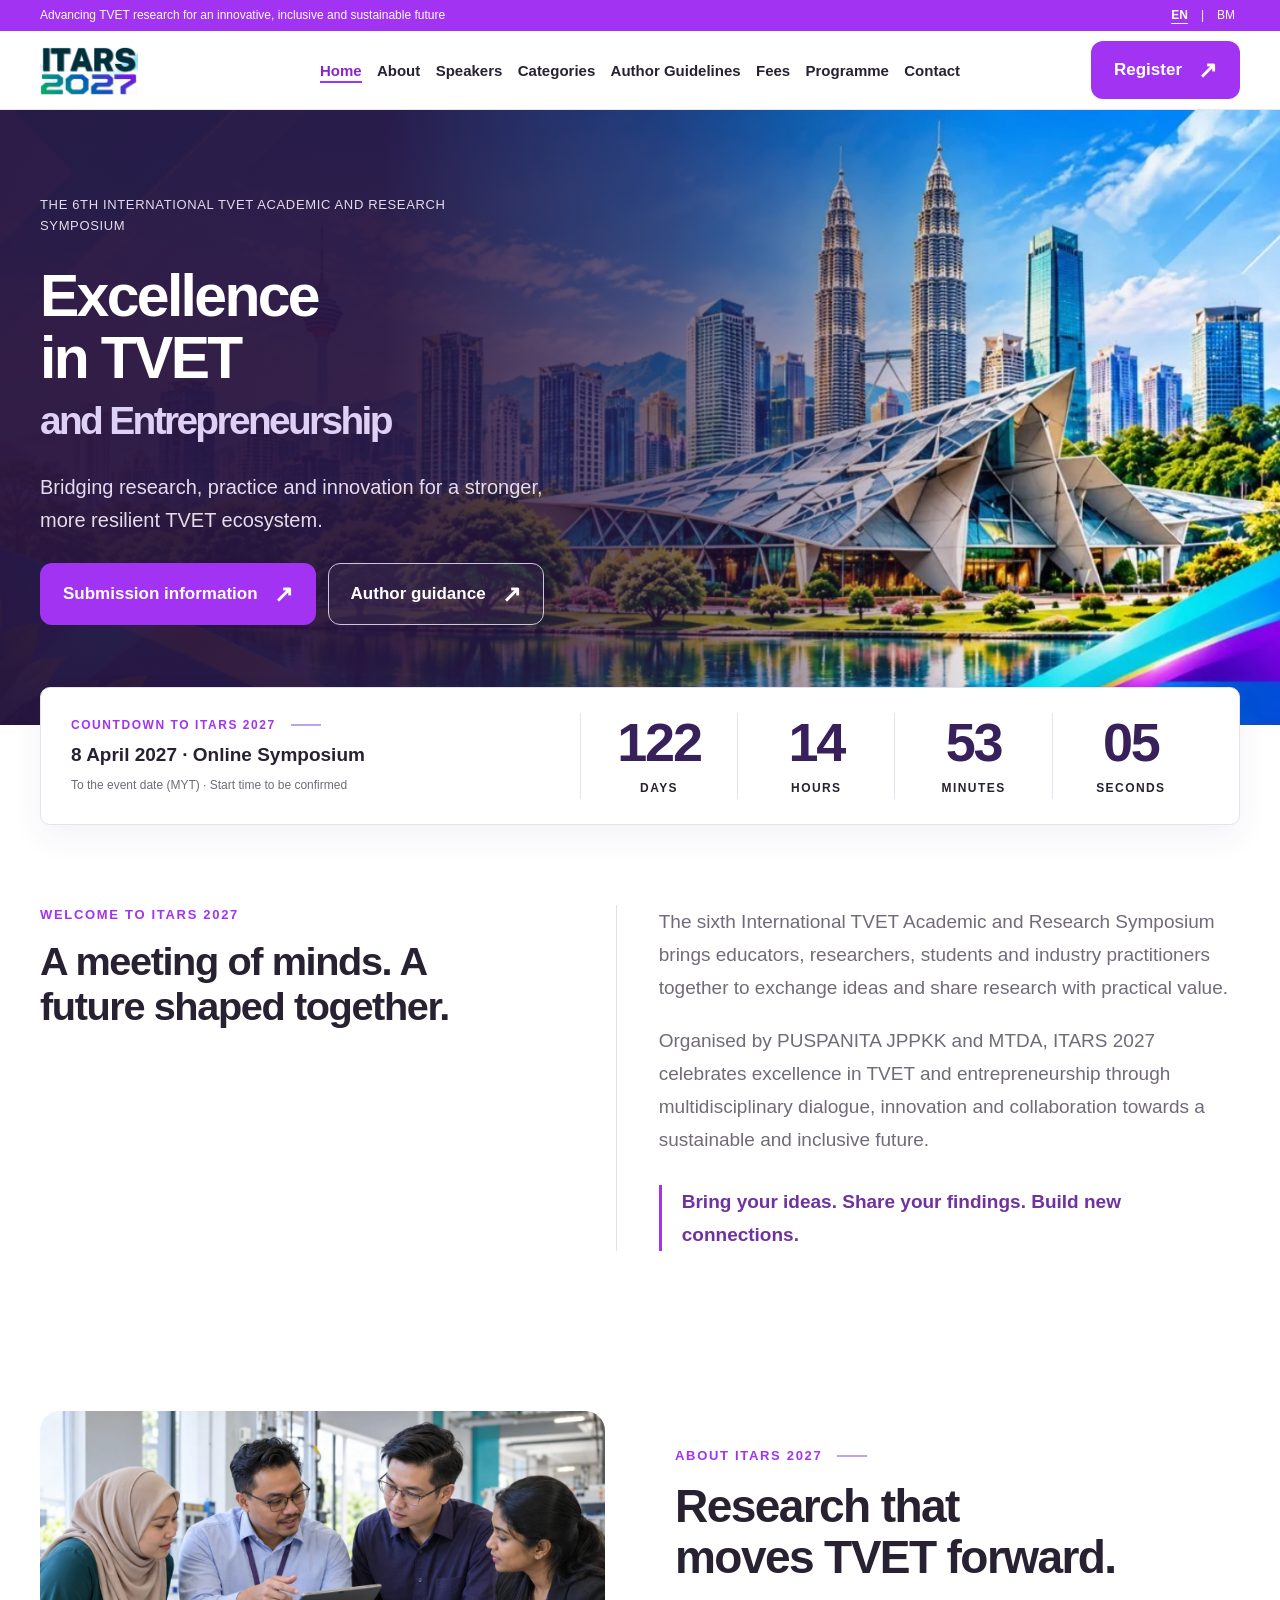
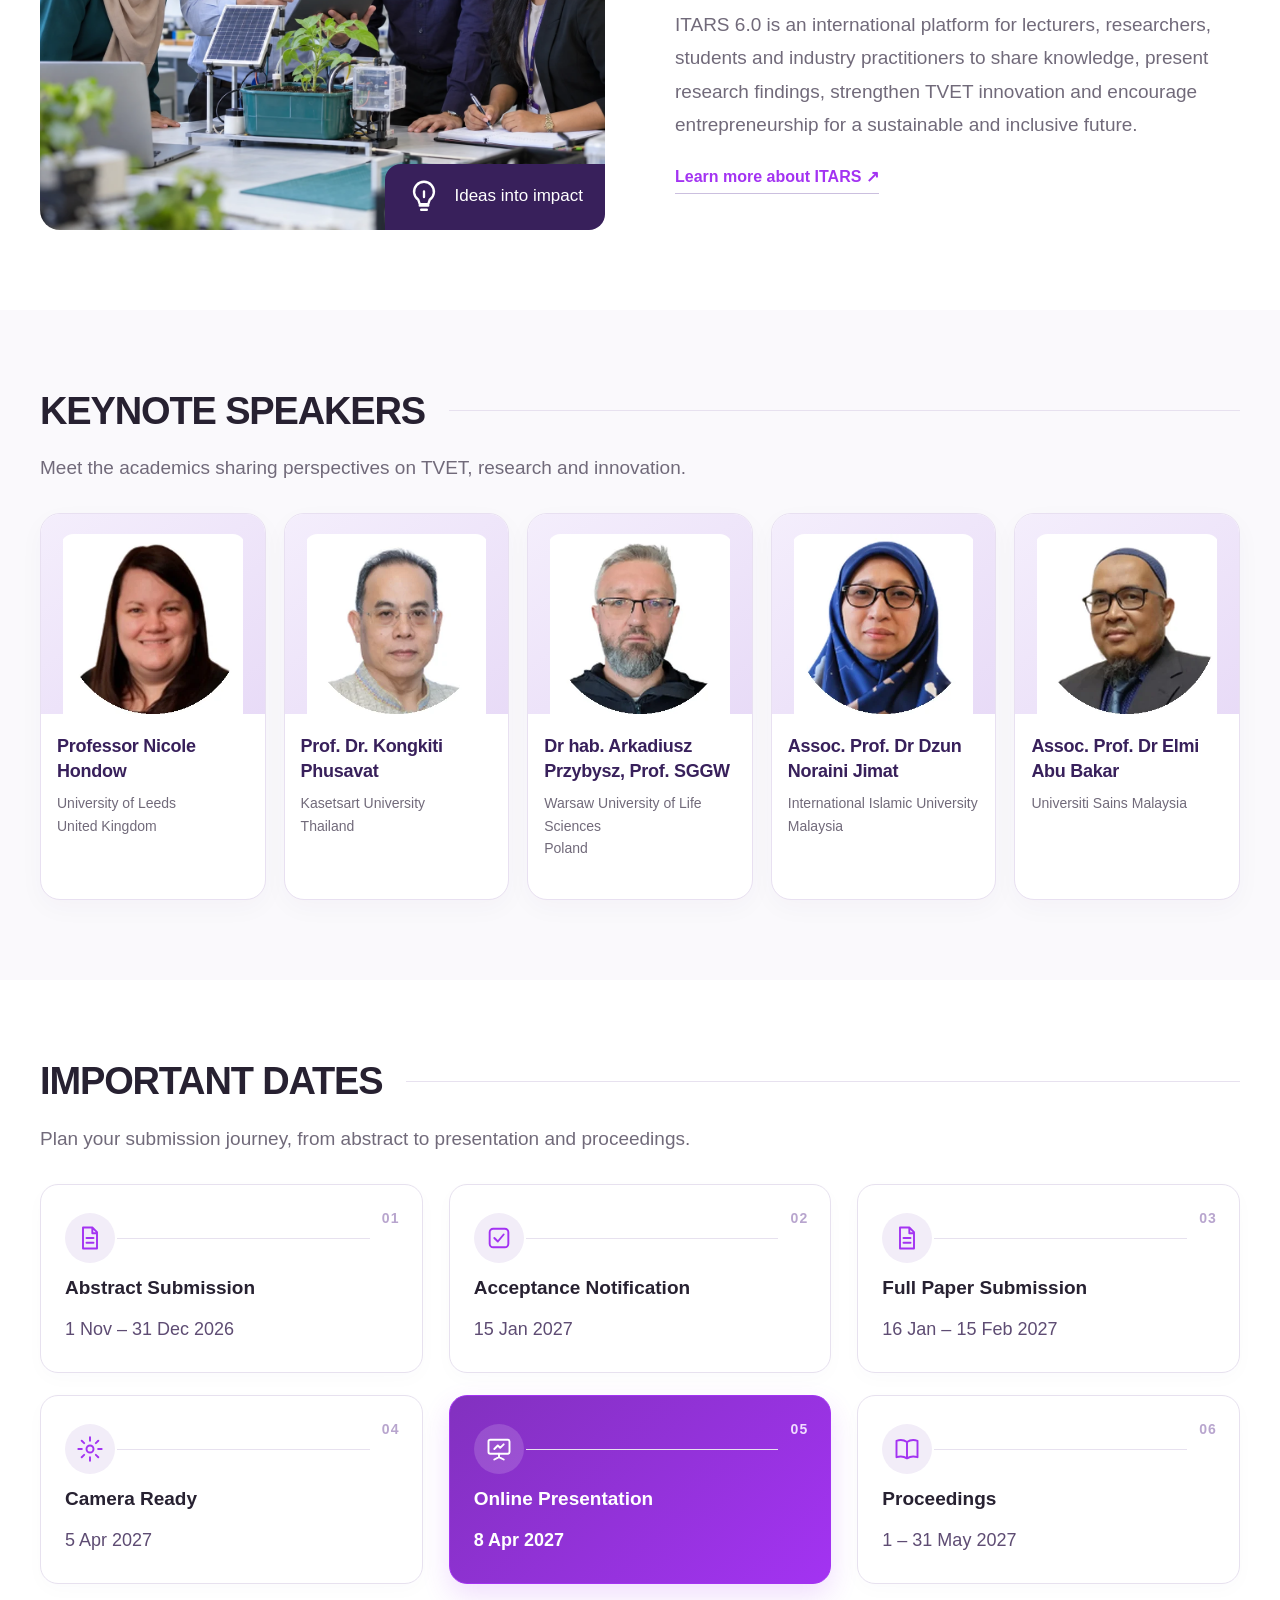
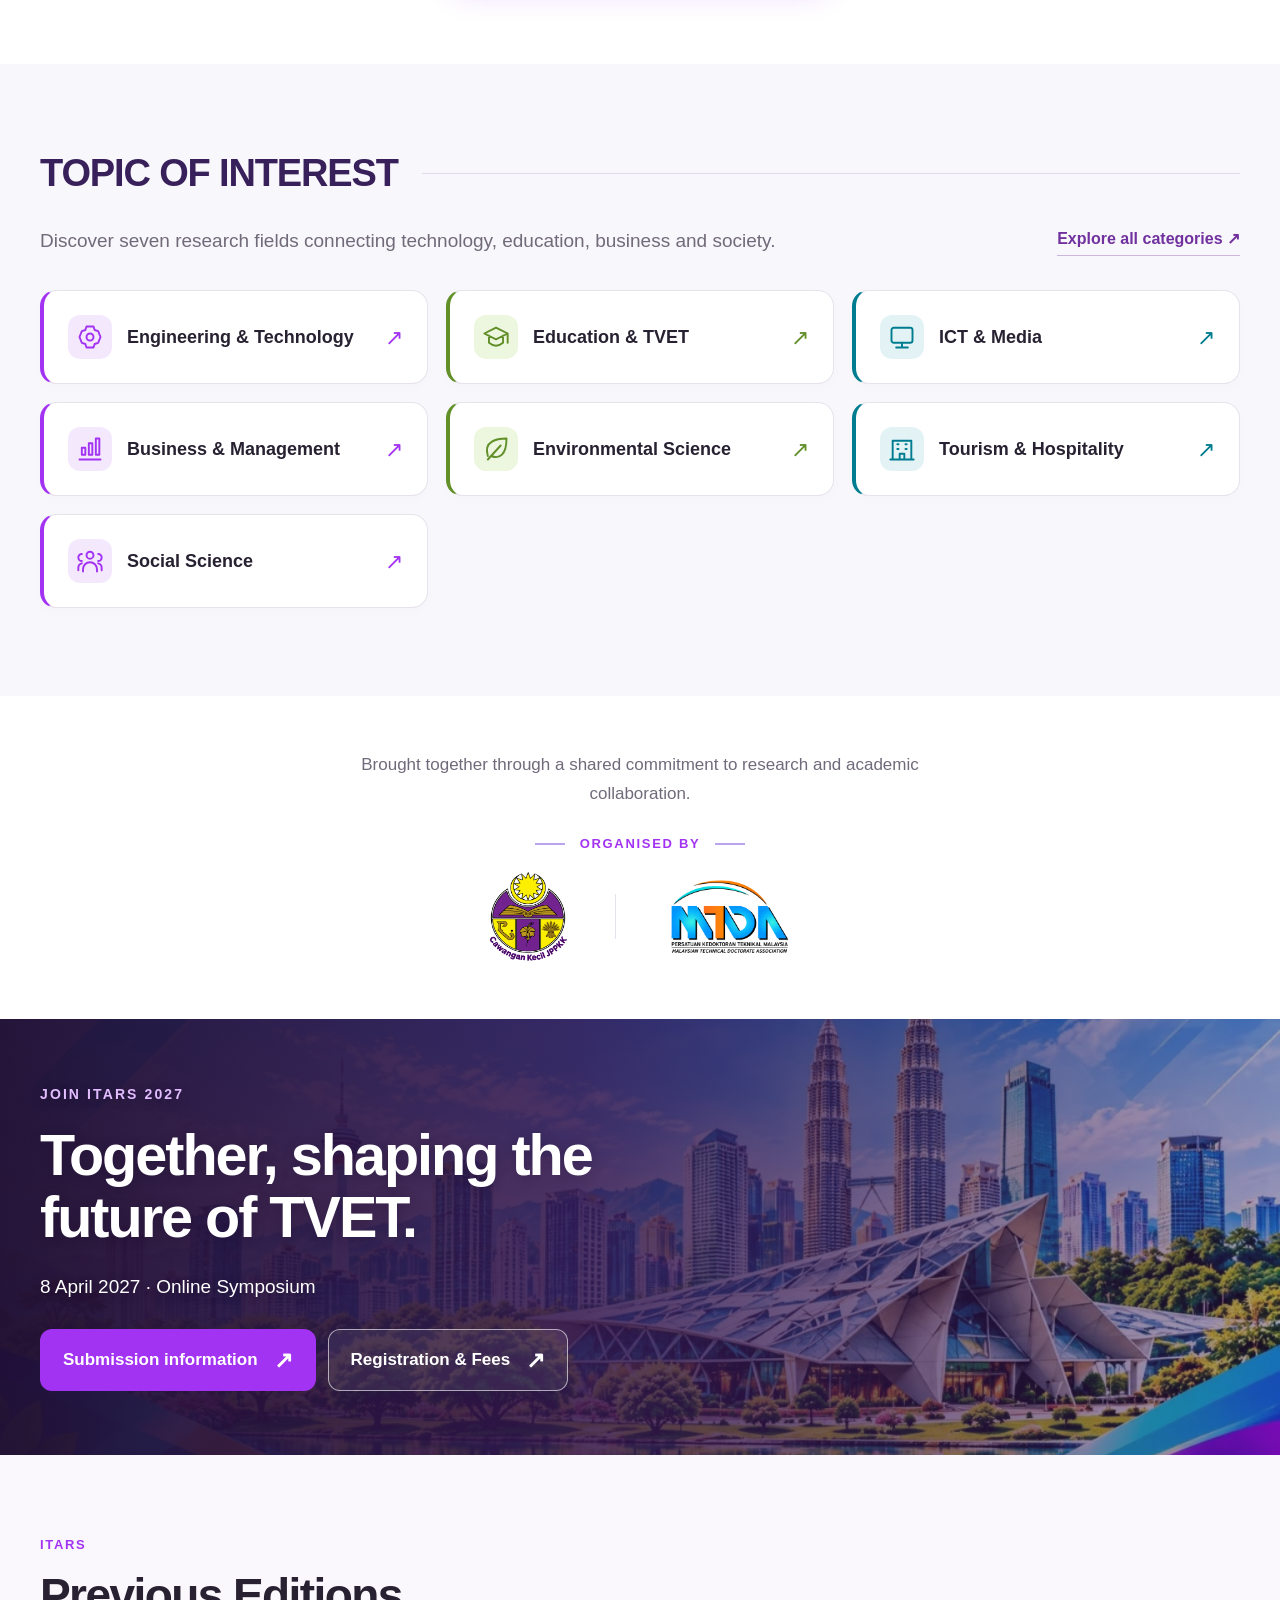
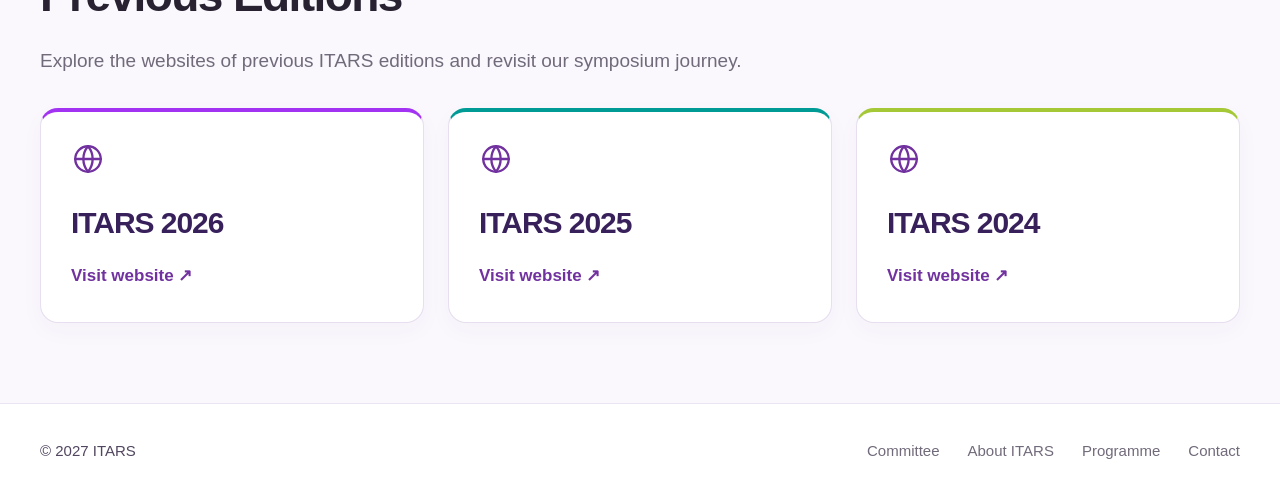
==== commit c73248e7: "Add files via upload" ====
--- a/index.html
+++ b/index.html
@@ -7,7 +7,7 @@
 <meta name="description" content="Join ITARS 2027 online on 8 April 2027. Explore speakers, research categories, fees and submission information.">
 <meta name="theme-color" content="#a333f2">
 <link rel="icon" href="assets/icons/online-badge.svg" type="image/svg+xml">
-<link rel="stylesheet" href="assets/css/style.css">
+<link rel="stylesheet" href="assets/css/style.css?v=20261026-hero2">
 <script src="assets/js/translations.js" defer></script>
 <script src="assets/js/site.js" defer></script>
 <meta property="og:title" content="ITARS 2027 | International TVET Symposium"><meta property="og:description" content="Join ITARS 2027 online on 8 April 2027. Explore speakers, research categories, fees and submission information."><meta property="og:type" content="website"></head>
--- a/assets/css/style.css
+++ b/assets/css/style.css
@@ -169,3 +169,31 @@
 
 /* Shared inner-page hero: omit repeated breadcrumb navigation. */
 .inner-page .page-breadcrumb{display:none!important}.inner-page main>section:first-child .hero-section-label{display:flex;align-items:center;gap:12px;margin-bottom:22px}.inner-page main>section:first-child .hero-section-label .icon{width:28px;height:28px}
+
+/* Previous symposium editions */
+.edition-grid{display:grid;grid-template-columns:repeat(3,minmax(0,1fr));gap:24px;margin-top:30px}.edition-card{display:block;padding:30px;border:1px solid #e7deef;border-top:4px solid #a333f2;border-radius:18px;background:#fff;box-shadow:0 8px 25px #38205b08;transition:transform .2s,box-shadow .2s}.edition-card:nth-child(2){border-top-color:#009b95}.edition-card:nth-child(3){border-top-color:#a5c837}.edition-card:hover{transform:translateY(-4px);box-shadow:0 12px 30px #38205b15}.edition-card>.icon{color:#71319f;margin-bottom:20px}.edition-card h3{font-size:30px;margin-bottom:20px;color:#38205b}.edition-card span{font-size:17px;font-weight:650;color:#71319f}@media(max-width:700px){.edition-grid{grid-template-columns:1fr}.edition-card{padding:25px}}
+
+.author-visual-intro{display:grid;grid-template-columns:1.1fr 1fr;gap:36px;align-items:center;margin-bottom:35px}.author-visual-intro img{width:100%;border-radius:24px}.author-journey{display:grid;grid-template-columns:repeat(3,minmax(0,1fr));gap:22px;list-style:none;padding:0;margin:0}.journey-card{border:1px solid #e7deef;border-top:4px solid #9432d8;border-radius:18px;padding:26px;background:#fff;box-shadow:0 7px 24px #38205b09}.journey-card:nth-child(3n+2){border-top-color:#009d95}.journey-card:nth-child(3n){border-top-color:#a3c537}.journey-top{display:flex;justify-content:space-between;align-items:center;margin-bottom:20px;color:#7b2eb5}.step-number{font-size:32px;font-weight:800}.journey-card h3{font-size:25px;line-height:1.2;margin-bottom:14px}.journey-card p{font-size:18px;line-height:1.6;min-height:85px}.journey-card strong{display:block;font-size:16px;color:#6b2f93;background:#f4edf9;border-radius:8px;padding:10px 12px}.author-details-wrap{margin-bottom:50px}.author-full-details{border:1px solid #e5d9ef;border-radius:18px;overflow:hidden}.author-full-details summary{padding:22px;font-weight:750;cursor:pointer;color:#71319f;min-height:48px}.author-full-details>.section>.container{width:calc(100% - 48px)}@media(max-width:900px){.author-journey{grid-template-columns:repeat(2,minmax(0,1fr))}}@media(max-width:600px){.author-visual-intro{grid-template-columns:1fr;gap:20px}.author-visual-intro img{max-height:260px;object-fit:contain}.author-journey{grid-template-columns:1fr}.journey-card p{min-height:0}.journey-card{padding:22px}}
+
+/* Fees: focus attention on rates, registration and payment. */
+.fee-grid{align-items:stretch}.presenter-highlight{background:linear-gradient(135deg,#6322a0,#8c2fd0);border-color:#71319f;box-shadow:0 14px 36px #71319f26}.presenter-highlight h2,.presenter-highlight p,.presenter-highlight .fee-row,.presenter-highlight .fee-row strong{color:#fff}.presenter-highlight .fee-row{border-color:#ffffff35}.presenter-highlight .fee-row strong{font-size:36px}.presenter-highlight .fee-sub strong{font-size:25px}.presenter-highlight .fee-small{color:#f0e5fa}.participant-panel{background:#fff;border:2px solid #8d42c3}.participant-panel .fee-row strong{font-size:36px;color:#71319f}.fees-action{display:flex;align-items:center;justify-content:space-between;gap:25px;border:1px solid #dfc9f1;border-radius:18px;padding:28px;margin:30px 0;background:#f7f0fc}.fees-action h3{font-size:25px;margin-bottom:12px}.fees-action p{font-size:17px;margin:0}.fees-action .button-row{flex-shrink:0;flex-wrap:wrap}.payment-panel{background:#f7effc;border:1px solid #dec8ee}.account-emphasis{display:flex;flex-wrap:wrap;align-items:center;gap:15px}.account-emphasis>strong{font-size:29px;color:#6322a0;letter-spacing:.04em}.copy-account{font-size:15px;min-height:44px}.copy-account:after{display:none}.copy-feedback{display:block;width:100%;font-size:16px;color:#6322a0}.payment-proof-highlight{background:#eee0f9;border-left:5px solid #8429d9;padding:26px;border-radius:14px}.payment-proof-highlight h3{font-size:25px}.refund-note{font-weight:650;border-left:4px solid #a333f2;padding:12px 18px;background:#fff;margin-top:25px}@media(max-width:900px){.fees-action{align-items:flex-start;flex-direction:column}.fees-action .button-row{flex-shrink:1}}@media(max-width:600px){.account-emphasis>strong{font-size:25px}.fees-action{padding:23px}.fees-action .button-row{display:grid;width:100%}.presenter-highlight .fee-row strong,.participant-panel .fee-row strong{font-size:31px}}
+
+/* Fees: clear price hierarchy and accessible payment actions. */
+.fees-page .fee-panel{position:relative;padding:38px;overflow:hidden}
+.fees-page .fee-card-icon{display:flex;align-items:center;justify-content:center;width:56px;height:56px;border-radius:16px;background:#f0e3fa;color:#71319f;margin-bottom:22px}
+.fees-page .presenter-highlight .fee-card-icon{background:#ffffff20;color:#fff}
+.fees-page .fee-panel h2:before{display:none}
+.fees-page .fee-row:not(.fee-sub) strong{font-size:clamp(32px,3.4vw,46px);letter-spacing:-.04em;line-height:1.15}
+.fees-page .second-paper-rate{margin-top:-7px;padding:0 0 22px;min-height:44px;font-size:16px}
+.fees-page .presenter-highlight .second-paper-rate{color:#f0e5fa}
+.fees-page .presenter-highlight .second-paper-rate strong{font-size:23px;font-weight:650}
+.fees-page .presenter-highlight .fee-small{border-top:1px solid #ffffff35;padding-top:20px}
+.fees-page .participant-panel h2{color:#6322a0}
+.fees-page .fee-register{background:#71319f;color:#fff;box-shadow:0 6px 16px #71319f20}
+.fees-page .fee-register:hover{background:#57217e}
+.fees-page .payment-panel{background:#f3eafa;border-color:#ddc6ee}
+.fees-page .account-emphasis{padding:18px;background:#fff;border:1px solid #ddc6ee;border-radius:12px}
+.fees-page .payment-proof-highlight code{background:#fff;border:1px solid #d4b5eb;font-weight:700;overflow-wrap:anywhere;max-width:100%}
+.fees-page .copy-account{border-color:#a879c9;color:#6322a0}
+.fees-page .copy-feedback:empty{display:none}
+@media(max-width:600px){.fees-page .fee-panel{padding:26px}.fees-page .account-emphasis{padding:15px}.fees-page .account-emphasis>strong{font-size:24px}.fees-page .copy-account{width:100%}.fees-page .fee-row{gap:12px}.fees-page .fee-row>span{font-size:17px}}
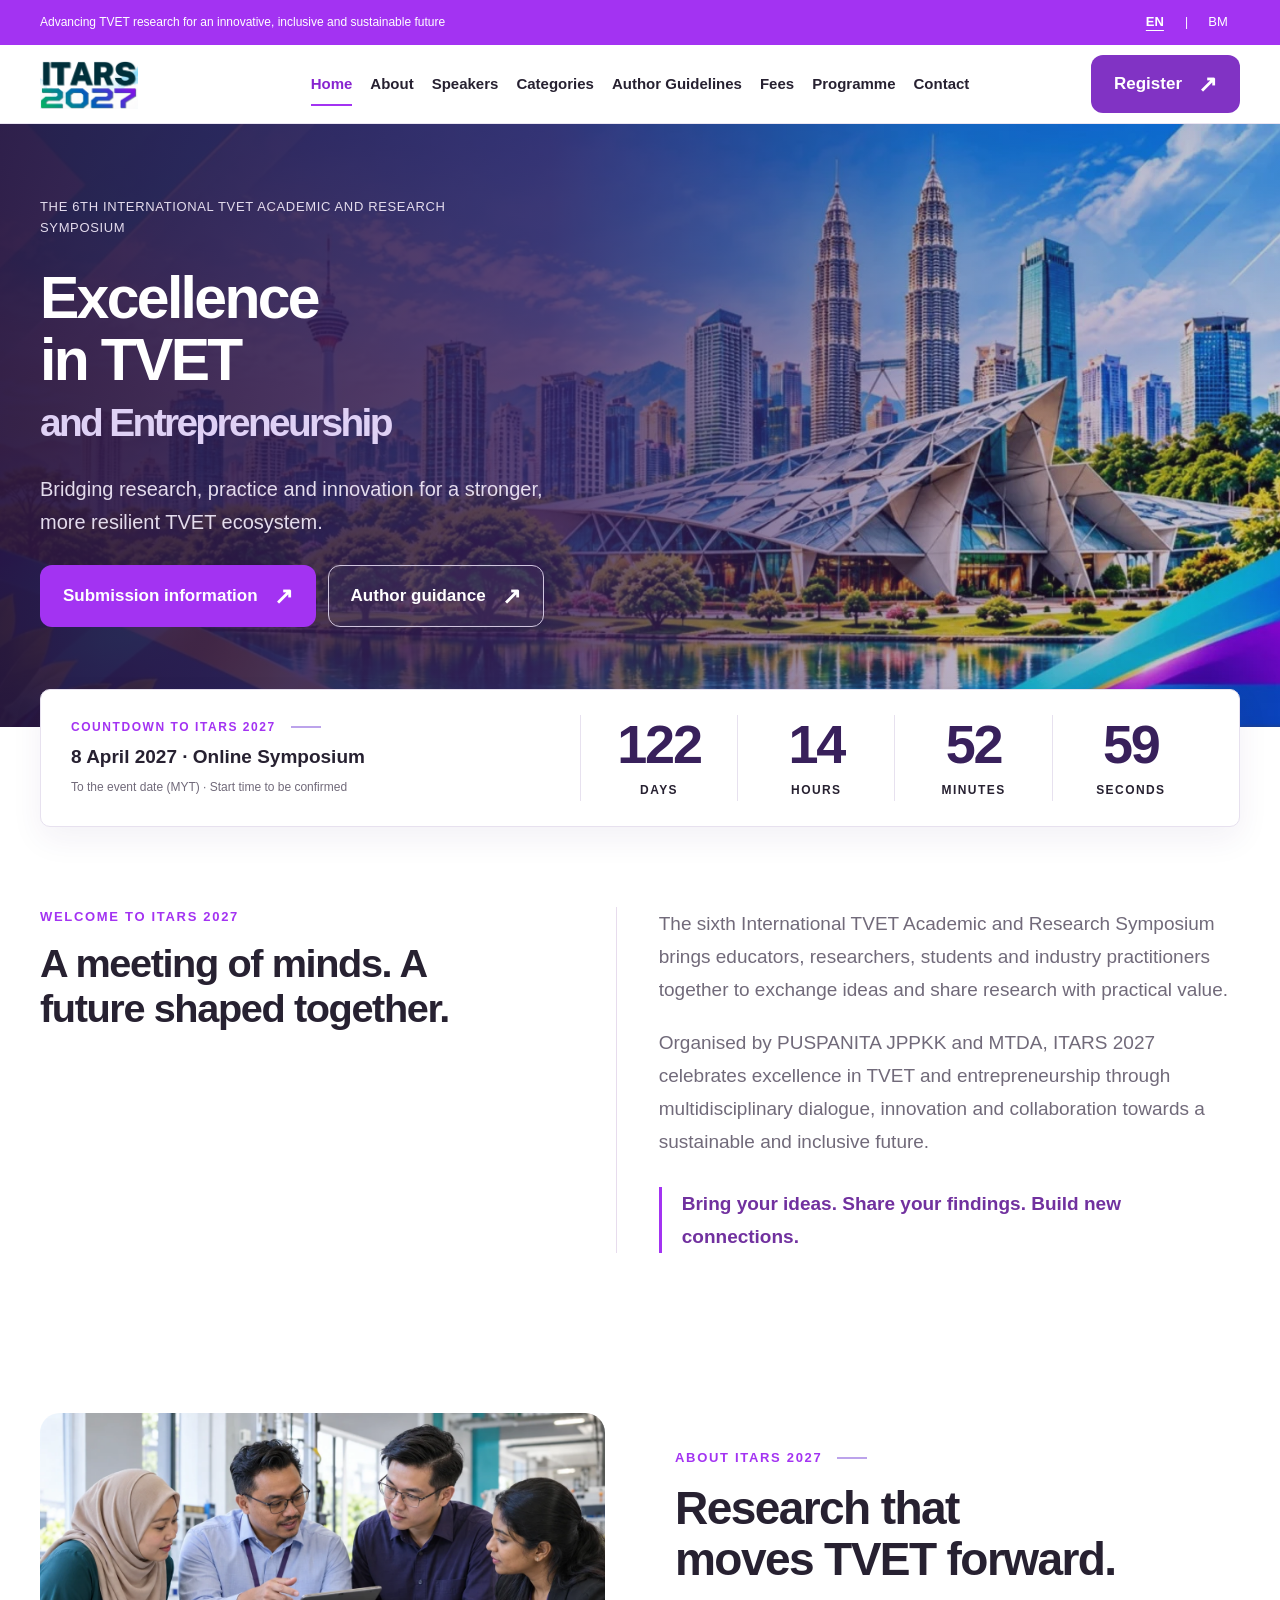
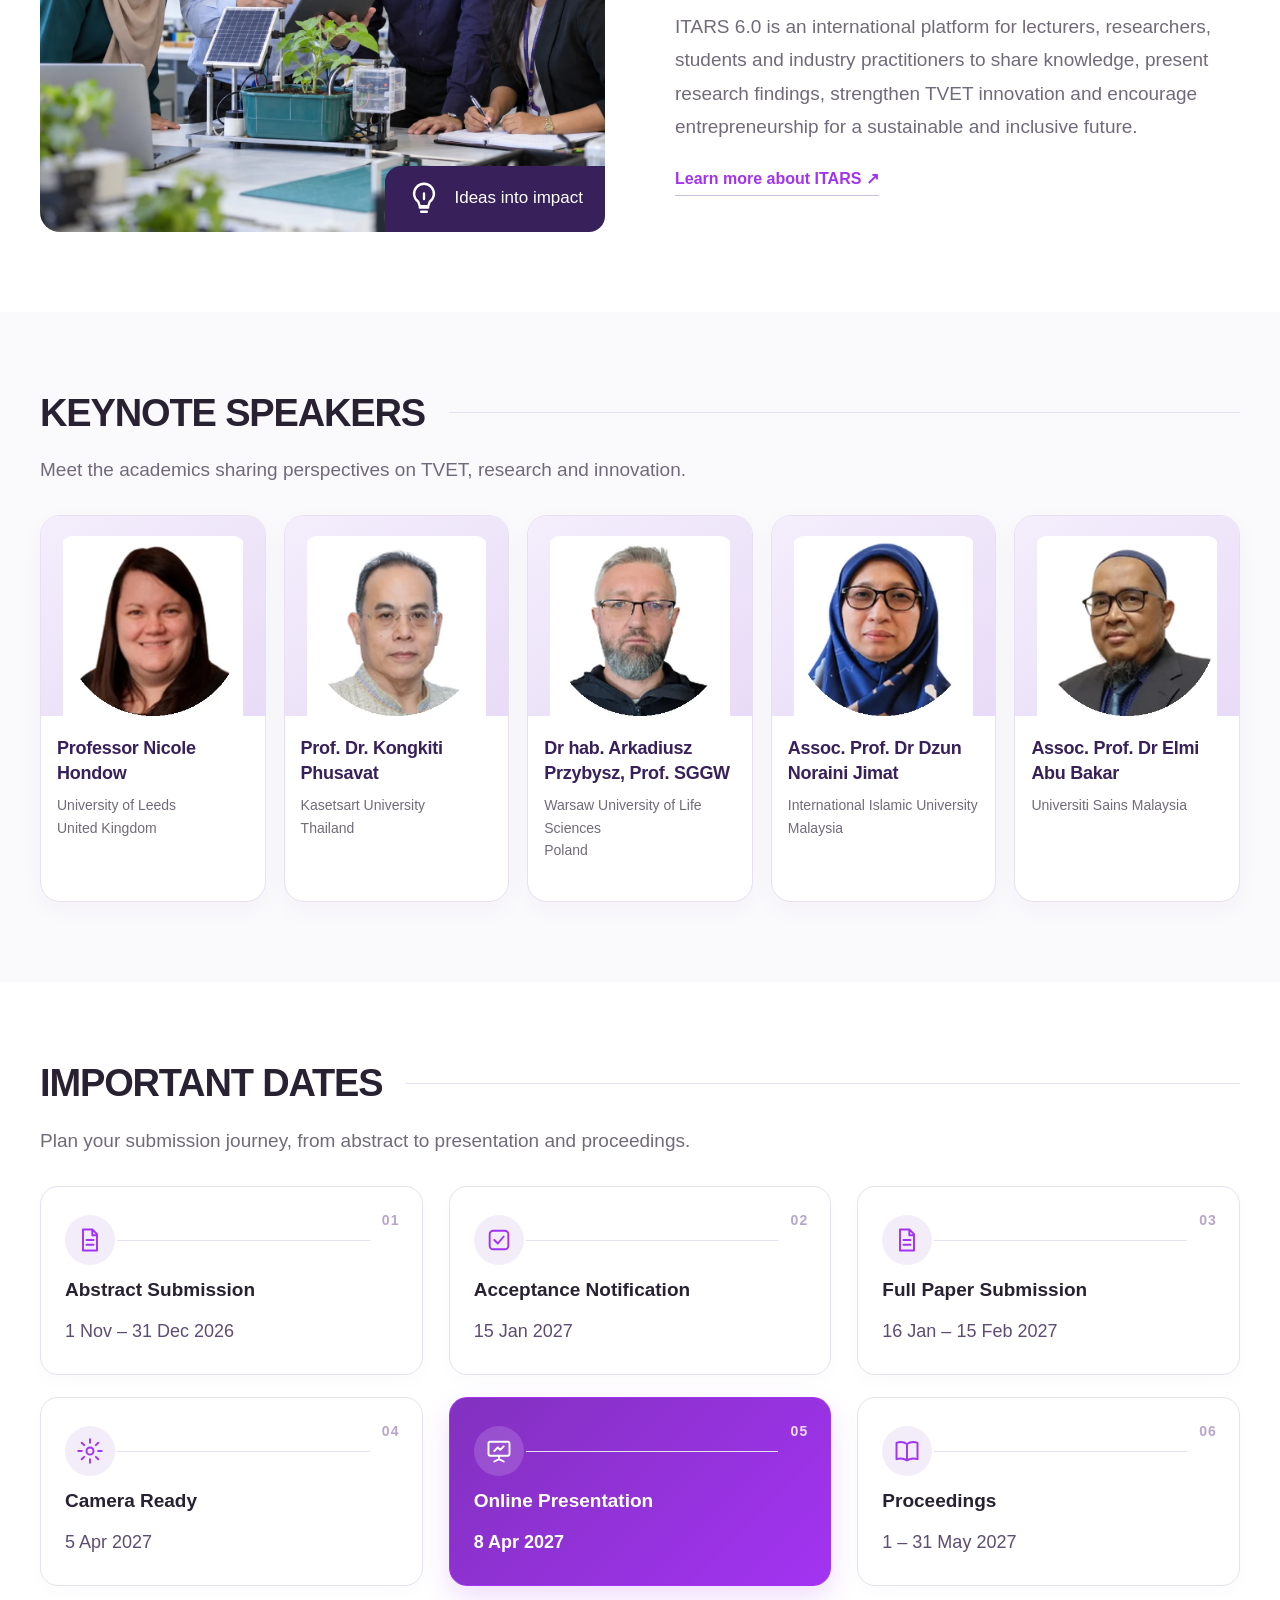
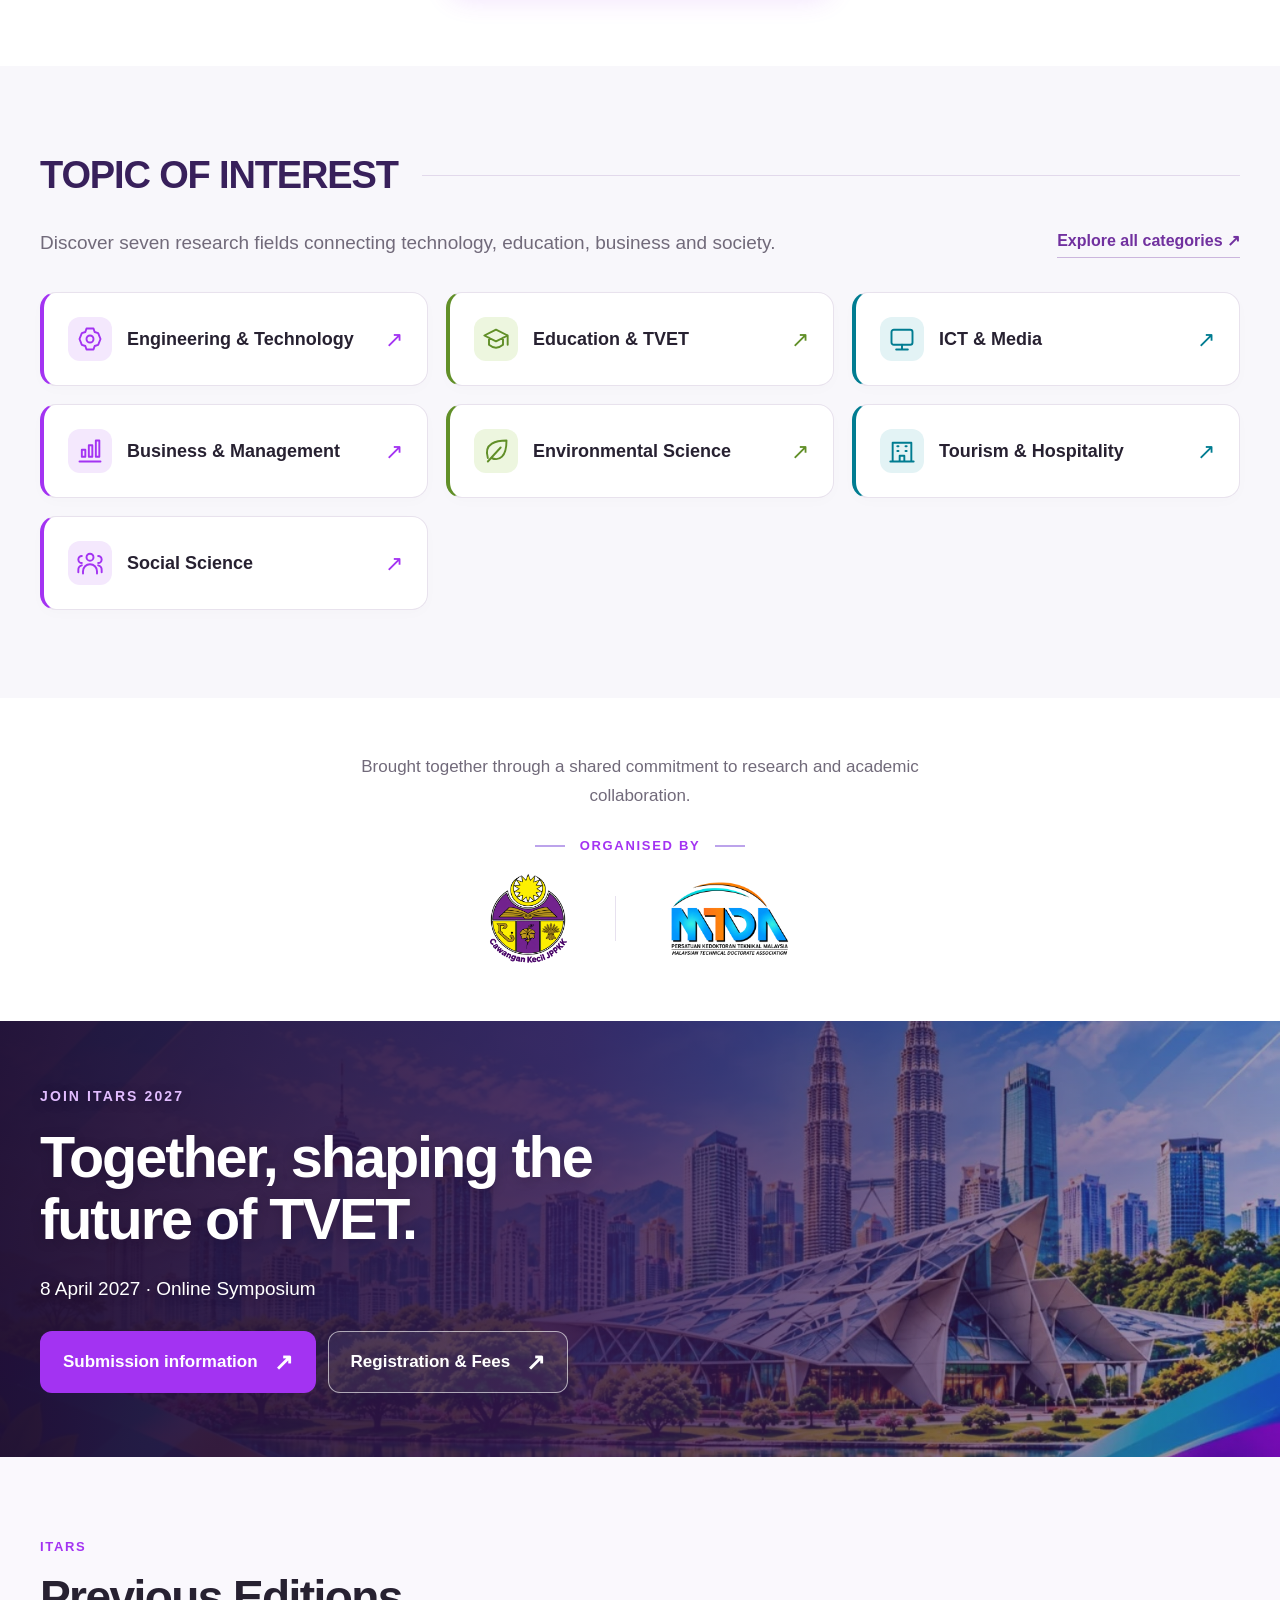
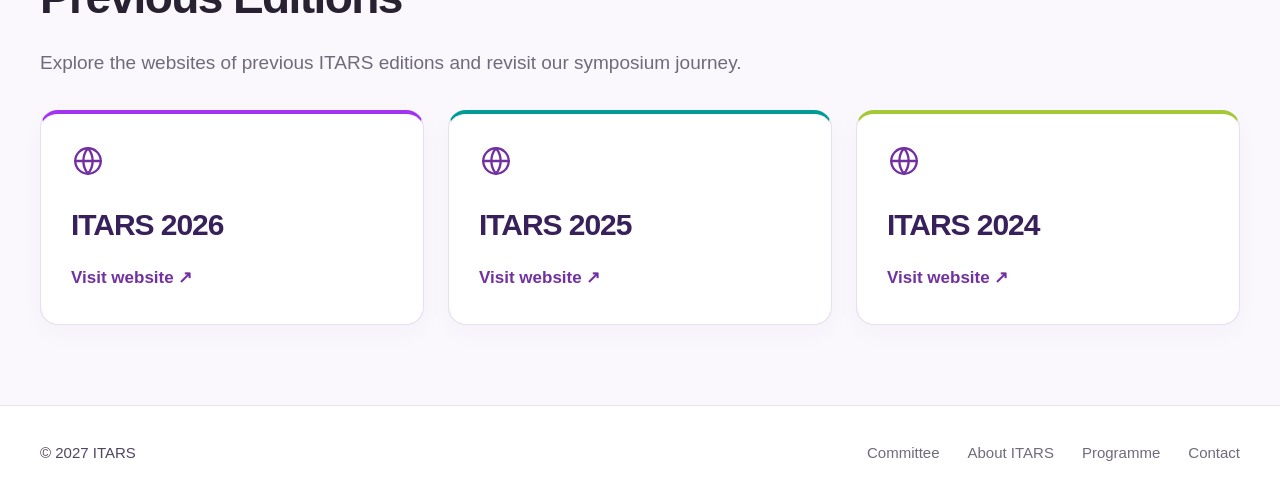
==== commit 99e8c10d: "Add files via upload" ====
--- a/index.html
+++ b/index.html
@@ -7,9 +7,9 @@
 <meta name="description" content="Join ITARS 2027 online on 8 April 2027. Explore speakers, research categories, fees and submission information.">
 <meta name="theme-color" content="#a333f2">
 <link rel="icon" href="assets/icons/online-badge.svg" type="image/svg+xml">
-<link rel="stylesheet" href="assets/css/style.css?v=20261026-hero2">
+<link rel="stylesheet" href="assets/css/style.css?v=20261026-icons3">
 <script src="assets/js/translations.js" defer></script>
-<script src="assets/js/site.js" defer></script>
+<script src="assets/js/site.js?v=20261026-icons3" defer></script>
 <meta property="og:title" content="ITARS 2027 | International TVET Symposium"><meta property="og:description" content="Join ITARS 2027 online on 8 April 2027. Explore speakers, research categories, fees and submission information."><meta property="og:type" content="website"></head>
 <body>
 <svg xmlns="http://www.w3.org/2000/svg" aria-hidden="true" style="position:absolute;width:0;height:0;overflow:hidden"><symbol id="calendar" viewBox="0 0 24 24"><g fill="none" stroke="currentColor" stroke-width="1.65" stroke-linecap="round" stroke-linejoin="round"><rect x="4" y="5" width="16" height="16" rx="2"/><path d="M8 3v4m8-4v4M4 10h16"/></g></symbol><symbol id="online" viewBox="0 0 24 24"><g fill="none" stroke="currentColor" stroke-width="1.65" stroke-linecap="round" stroke-linejoin="round"><rect x="3" y="4" width="18" height="13" rx="2"/><path d="M12 17v4m-5 0h10"/></g></symbol><symbol id="paper" viewBox="0 0 24 24"><g fill="none" stroke="currentColor" stroke-width="1.65" stroke-linecap="round" stroke-linejoin="round"><path d="M6 3h8l4 4v14H6zM14 3v5h4M9 12h6m-6 4h6"/></g></symbol><symbol id="idea" viewBox="0 0 24 24"><g fill="none" stroke="currentColor" stroke-width="1.65" stroke-linecap="round" stroke-linejoin="round"><path d="M9 18h6m-5 3h4M8 14a7 7 0 1 1 8 0l-1 3H9zM12 12V8"/></g></symbol><symbol id="engineering" viewBox="0 0 24 24"><g fill="none" stroke="currentColor" stroke-width="1.65" stroke-linecap="round" stroke-linejoin="round"><path d="m9 3 6 0 1 3 3 1 2 5-2 5-3 1-1 3H9l-1-3-3-1-2-5 2-5 3-1z"/><circle cx="12" cy="12" r="3"/></g></symbol><symbol id="education" viewBox="0 0 24 24"><g fill="none" stroke="currentColor" stroke-width="1.65" stroke-linecap="round" stroke-linejoin="round"><path d="m2 9 10-5 10 5-10 5zM6 11v6q6 5 12 0v-6m4-2v8"/></g></symbol><symbol id="business" viewBox="0 0 24 24"><g fill="none" stroke="currentColor" stroke-width="1.65" stroke-linecap="round" stroke-linejoin="round"><path d="M3 21h18M5 17h3v-6H5zm6 0h3V7h-3zm6 0h3V3h-3z"/></g></symbol><symbol id="environment" viewBox="0 0 24 24"><g fill="none" stroke="currentColor" stroke-width="1.65" stroke-linecap="round" stroke-linejoin="round"><path d="M5 18C1 5 13 3 21 3c0 14-6 18-13 15M5 21 16 9"/></g></symbol><symbol id="tourism" viewBox="0 0 24 24"><g fill="none" stroke="currentColor" stroke-width="1.65" stroke-linecap="round" stroke-linejoin="round"><path d="M4 21V5h16v16M2 21h20M8 8h1m6 0h1m-8 4h1m6 0h1m-6 9v-5h4v5"/></g></symbol><symbol id="social" viewBox="0 0 24 24"><g fill="none" stroke="currentColor" stroke-width="1.65" stroke-linecap="round" stroke-linejoin="round"><circle cx="12" cy="7" r="3"/><path d="M6 21v-2a6 6 0 0 1 12 0v2M5 6a3 3 0 0 0 0 6m14-6a3 3 0 0 1 0 6M2 20v-2a4 4 0 0 1 3-4m17 6v-2a4 4 0 0 0-3-4"/></g></symbol><symbol id="notice" viewBox="0 0 24 24"><g fill="none" stroke="currentColor" stroke-width="1.65" stroke-linecap="round" stroke-linejoin="round"><path d="m3 10 14-5v14L3 14zM7 15l2 6h4l-2-5m9-7 2-2m-2 10 2 2M3 10v4"/></g></symbol><symbol id="menu" viewBox="0 0 24 24"><g fill="none" stroke="currentColor" stroke-width="1.65" stroke-linecap="round" stroke-linejoin="round"><path d="M4 6h16M4 12h16M4 18h16"/></g></symbol><symbol id="mic" viewBox="0 0 24 24"><g fill="none" stroke="currentColor" stroke-width="1.65" stroke-linecap="round" stroke-linejoin="round"><rect x="9" y="3" width="6" height="11" rx="3"/><path d="M5 11a7 7 0 0 0 14 0M12 18v3m-4 0h8"/></g></symbol><symbol id="check" viewBox="0 0 24 24"><g fill="none" stroke="currentColor" stroke-width="1.65" stroke-linecap="round" stroke-linejoin="round"><rect x="4" y="4" width="16" height="16" rx="3"/><path d="m8 12 3 3 5-6"/></g></symbol><symbol id="gear" viewBox="0 0 24 24"><g fill="none" stroke="currentColor" stroke-width="1.65" stroke-linecap="round" stroke-linejoin="round"><circle cx="12" cy="12" r="3"/><path d="M12 2v3m0 14v3M2 12h3m14 0h3M4.9 4.9 7 7m10 10 2.1 2.1M4.9 19.1 7 17M17 7l2.1-2.1"/></g></symbol><symbol id="present" viewBox="0 0 24 24"><g fill="none" stroke="currentColor" stroke-width="1.65" stroke-linecap="round" stroke-linejoin="round"><rect x="3" y="4" width="18" height="12" rx="1.5"/><path d="M12 16v3m-4 2 4-2 4 2M8 12l3-3 2 2 3-3"/></g></symbol><symbol id="book" viewBox="0 0 24 24"><g fill="none" stroke="currentColor" stroke-width="1.65" stroke-linecap="round" stroke-linejoin="round"><path d="M3 5c3-1 6-1 9 1 3-2 6-2 9-1v14c-3-1-6-1-9 1-3-2-6-2-9-1zM12 6v14"/></g></symbol><symbol id="fee" viewBox="0 0 24 24"><g fill="none" stroke="currentColor" stroke-width="1.65" stroke-linecap="round" stroke-linejoin="round"><rect x="3" y="6" width="18" height="12" rx="2"/><circle cx="12" cy="12" r="2.5"/><path d="M6 9v.01M18 15v.01"/></g></symbol><symbol id="phone" viewBox="0 0 24 24"><g fill="none" stroke="currentColor" stroke-width="1.65" stroke-linecap="round" stroke-linejoin="round"><path d="M5 3h4l2 5-2.5 1.5a11 11 0 0 0 6 6L16 13l5 2v4a2 2 0 0 1-2 2A17 17 0 0 1 3 5a2 2 0 0 1 2-2"/></g></symbol><symbol id="globe" viewBox="0 0 24 24"><g fill="none" stroke="currentColor" stroke-width="1.65" stroke-linecap="round" stroke-linejoin="round"><circle cx="12" cy="12" r="9"/><path d="M3 12h18M12 3a14 14 0 0 1 0 18M12 3a14 14 0 0 0 0 18"/></g></symbol><symbol id="target" viewBox="0 0 24 24"><g fill="none" stroke="currentColor" stroke-width="1.65" stroke-linecap="round" stroke-linejoin="round"><circle cx="12" cy="12" r="9"/><circle cx="12" cy="12" r="5"/><circle cx="12" cy="12" r="1"/></g></symbol><symbol id="user" viewBox="0 0 24 24"><g fill="none" stroke="currentColor" stroke-width="1.65" stroke-linecap="round" stroke-linejoin="round"><circle cx="12" cy="8" r="4"/><path d="M4 21a8 8 0 0 1 16 0"/></g></symbol><symbol id="org" viewBox="0 0 24 24"><g fill="none" stroke="currentColor" stroke-width="1.65" stroke-linecap="round" stroke-linejoin="round"><path d="M3 21h18M4 21V10l8-6 8 6v11M9 21v-6h6v6M8 12h.01M16 12h.01"/></g></symbol></svg>
@@ -93,7 +93,7 @@
 <!-- ============ KEYNOTE SPEAKERS ============ -->
 <section class="section speakers" aria-labelledby="speakers-title">
   <div class="container">
-    <div class="banner-head reveal"><h2 class="banner" id="speakers-title"><svg class="icon" aria-hidden="true"><use href="#mic"></use></svg><span data-i18n="speakerslabel">KEYNOTE SPEAKERS</span></h2><span class="banner-line" aria-hidden="true"></span></div>
+    <div class="banner-head reveal"><h2 class="banner" id="speakers-title"><svg class="icon" aria-hidden="true" viewBox="0 0 24 24" width="46" height="46" focusable="false"><g fill="none" stroke="currentColor" stroke-width="1.65" stroke-linecap="round" stroke-linejoin="round"><rect x="9" y="3" width="6" height="11" rx="3"/><path d="M5 11a7 7 0 0 0 14 0M12 18v3m-4 0h8"/></g></svg><span data-i18n="speakerslabel">KEYNOTE SPEAKERS</span></h2><span class="banner-line" aria-hidden="true"></span></div>
     <p class="section-intro" data-i18n="speakersintro"></p><p class="speaker-hint" data-i18n="speakerhint">Swipe to meet our keynote speakers →</p><ul class="speaker-grid" tabindex="0" aria-label="Keynote speakers">
       <li class="speaker reveal" style="--c:#8000ED"><div class="speaker-photo"><img src="assets/images/speaker-1.webp" alt="" width="328" height="328" loading="lazy"><b>1</b></div><p class="speaker-label"><span data-i18n="keynote">KEYNOTE SPEAKER</span> 1</p><div class="speaker-body"><h3>Professor Nicole Hondow</h3><p>University of Leeds<br>United Kingdom</p></div></li>
       <li class="speaker reveal" style="--c:#009DA8"><div class="speaker-photo"><img src="assets/images/speaker-2.webp" alt="" width="328" height="328" loading="lazy"><b>2</b></div><p class="speaker-label"><span data-i18n="keynote">KEYNOTE SPEAKER</span> 2</p><div class="speaker-body"><h3>Prof. Dr. Kongkiti Phusavat</h3><p>Kasetsart University<br>Thailand</p></div></li>
--- a/assets/css/style.css
+++ b/assets/css/style.css
@@ -197,3 +197,25 @@
 .fees-page .copy-account{border-color:#a879c9;color:#6322a0}
 .fees-page .copy-feedback:empty{display:none}
 @media(max-width:600px){.fees-page .fee-panel{padding:26px}.fees-page .account-emphasis{padding:15px}.fees-page .account-emphasis>strong{font-size:24px}.fees-page .copy-account{width:100%}.fees-page .fee-row{gap:12px}.fees-page .fee-row>span{font-size:17px}}
+
+/* Unified header and page heroes — October 2026. */
+.site-header .nav-inner{gap:20px}
+.site-header .main-nav{align-items:center;gap:18px}
+.site-header .main-nav a{display:flex;align-items:center;min-height:44px;line-height:1.35}
+.site-header .language-switch button{min-width:44px;min-height:44px;font-size:13px}
+.site-header .nav-register{background:#8133c4;color:#fff;border-radius:12px;white-space:nowrap}
+.site-header .nav-register:hover{background:#67249f}
+main>section.has-explicit-hero{display:flex;align-items:center;min-height:440px;padding:64px 0;background:#38205b;border:0}
+main>section.has-explicit-hero:after{content:'';position:absolute;inset:0;z-index:1;pointer-events:none;background:linear-gradient(90deg,rgba(40,20,64,.94) 0%,rgba(56,32,91,.83) 43%,rgba(56,32,91,.36) 74%,rgba(40,20,64,.22) 100%)}
+main>section.has-explicit-hero>.page-hero-image{object-position:center;object-fit:cover}
+main>section.has-explicit-hero>.container{display:flex;flex-direction:column;align-items:flex-start;gap:20px}
+main>section.has-explicit-hero .hero-section-label{display:flex;align-items:center;gap:14px;margin:0;color:#f0dfff;font-size:14px;font-weight:750;letter-spacing:.12em;line-height:1.4;text-transform:uppercase}
+main>section.has-explicit-hero .hero-section-label>.icon{width:46px;height:46px;padding:10px;border:1px solid #ffffff4d;border-radius:14px;background:#ffffff14;color:#fff}
+main>section.has-explicit-hero h1{font:800 clamp(40px,4.4vw,60px)/1.12 'Segoe UI',Arial,sans-serif;letter-spacing:-.035em;max-width:760px;margin:0;color:#fff;text-wrap:balance}
+main>section.has-explicit-hero p:not(.eyebrow){font-size:20px;line-height:1.65;max-width:660px;margin:0;color:#f1eaf8}
+main>section.has-explicit-hero .about-theme{font-size:14px;line-height:1.5;padding:8px 14px;border:1px solid #ffffff44;border-radius:10px;background:#ffffff10;color:#f1eaf8;margin:0}
+.hero{padding:72px 0 100px}
+.hero:before{background:linear-gradient(90deg,rgba(40,20,64,.94),rgba(56,32,91,.83) 43%,rgba(56,32,91,.36) 74%,rgba(40,20,64,.22))}
+@media(max-width:1200px){.site-header .main-nav{display:none;position:absolute;top:100%;left:0;right:0;padding:16px 24px;background:#fff;border-bottom:1px solid var(--line);grid-template-columns:1fr 1fr;gap:0}.site-header .main-nav.is-open{display:grid}.site-header .main-nav a{padding:12px}.site-header .menu-toggle{display:flex;align-items:center;justify-content:center;gap:6px;min-height:44px}}
+@media(max-width:700px){main>section.has-explicit-hero{min-height:400px;padding:48px 0}main>section.has-explicit-hero>.container{gap:18px}main>section.has-explicit-hero:after{background:linear-gradient(90deg,rgba(40,20,64,.93),rgba(56,32,91,.79) 60%,rgba(40,20,64,.54))}main>section.has-explicit-hero>.page-hero-image{object-position:60% center}main>section.has-explicit-hero h1{font-size:clamp(32px,7.5vw,44px);max-width:100%}main>section.has-explicit-hero p:not(.eyebrow){font-size:18px;line-height:1.6}main>section.has-explicit-hero .hero-section-label{font-size:12px;letter-spacing:.09em;gap:12px}main>section.has-explicit-hero .hero-section-label>.icon{width:44px;height:44px}main>section.has-explicit-hero .about-theme{font-size:13px}.site-header .utility-inner{gap:8px}.site-header .nav-inner{gap:10px}.site-header .language-switch{gap:0}.hero{padding:88px 0 72px}.hero:before{background:linear-gradient(180deg,#28144066,#38205bde 38%,#281440f5)} }
+@media(prefers-reduced-motion:reduce){html{scroll-behavior:auto}.site-header a{transition:none}}
